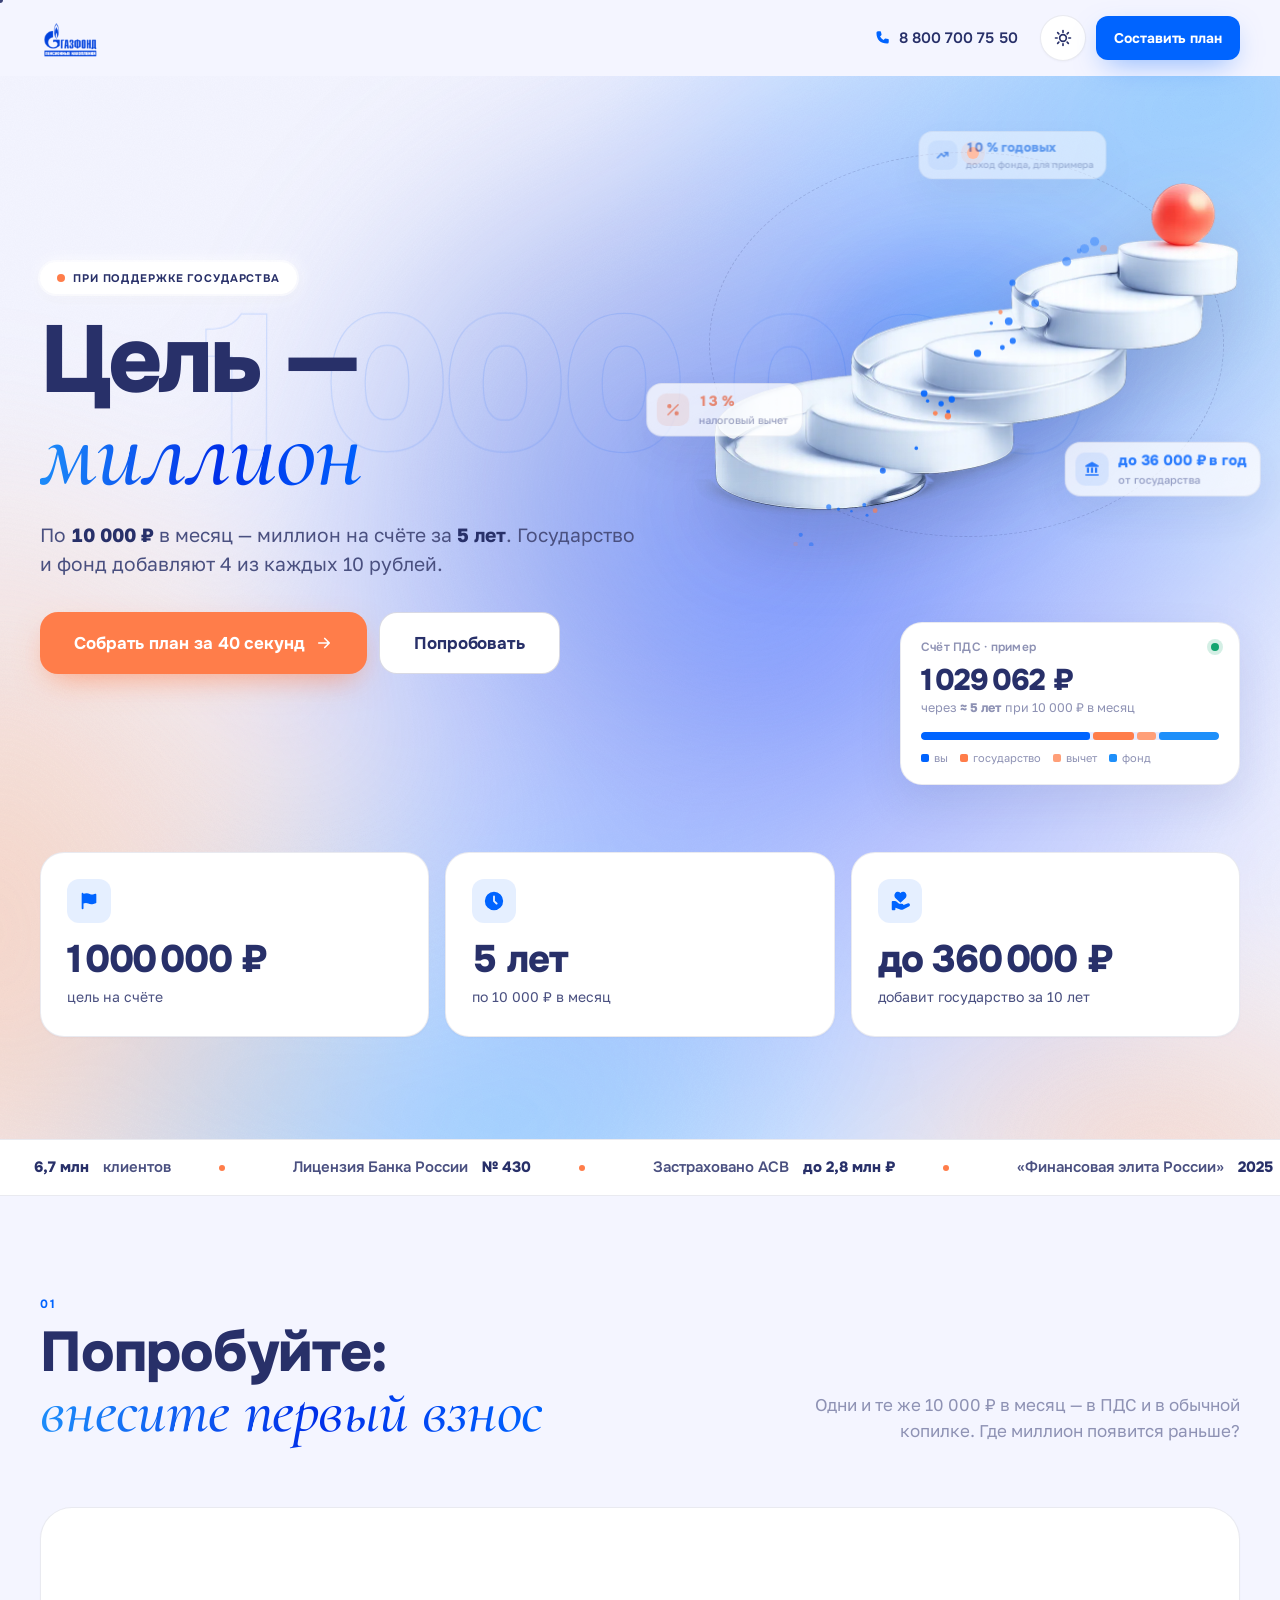
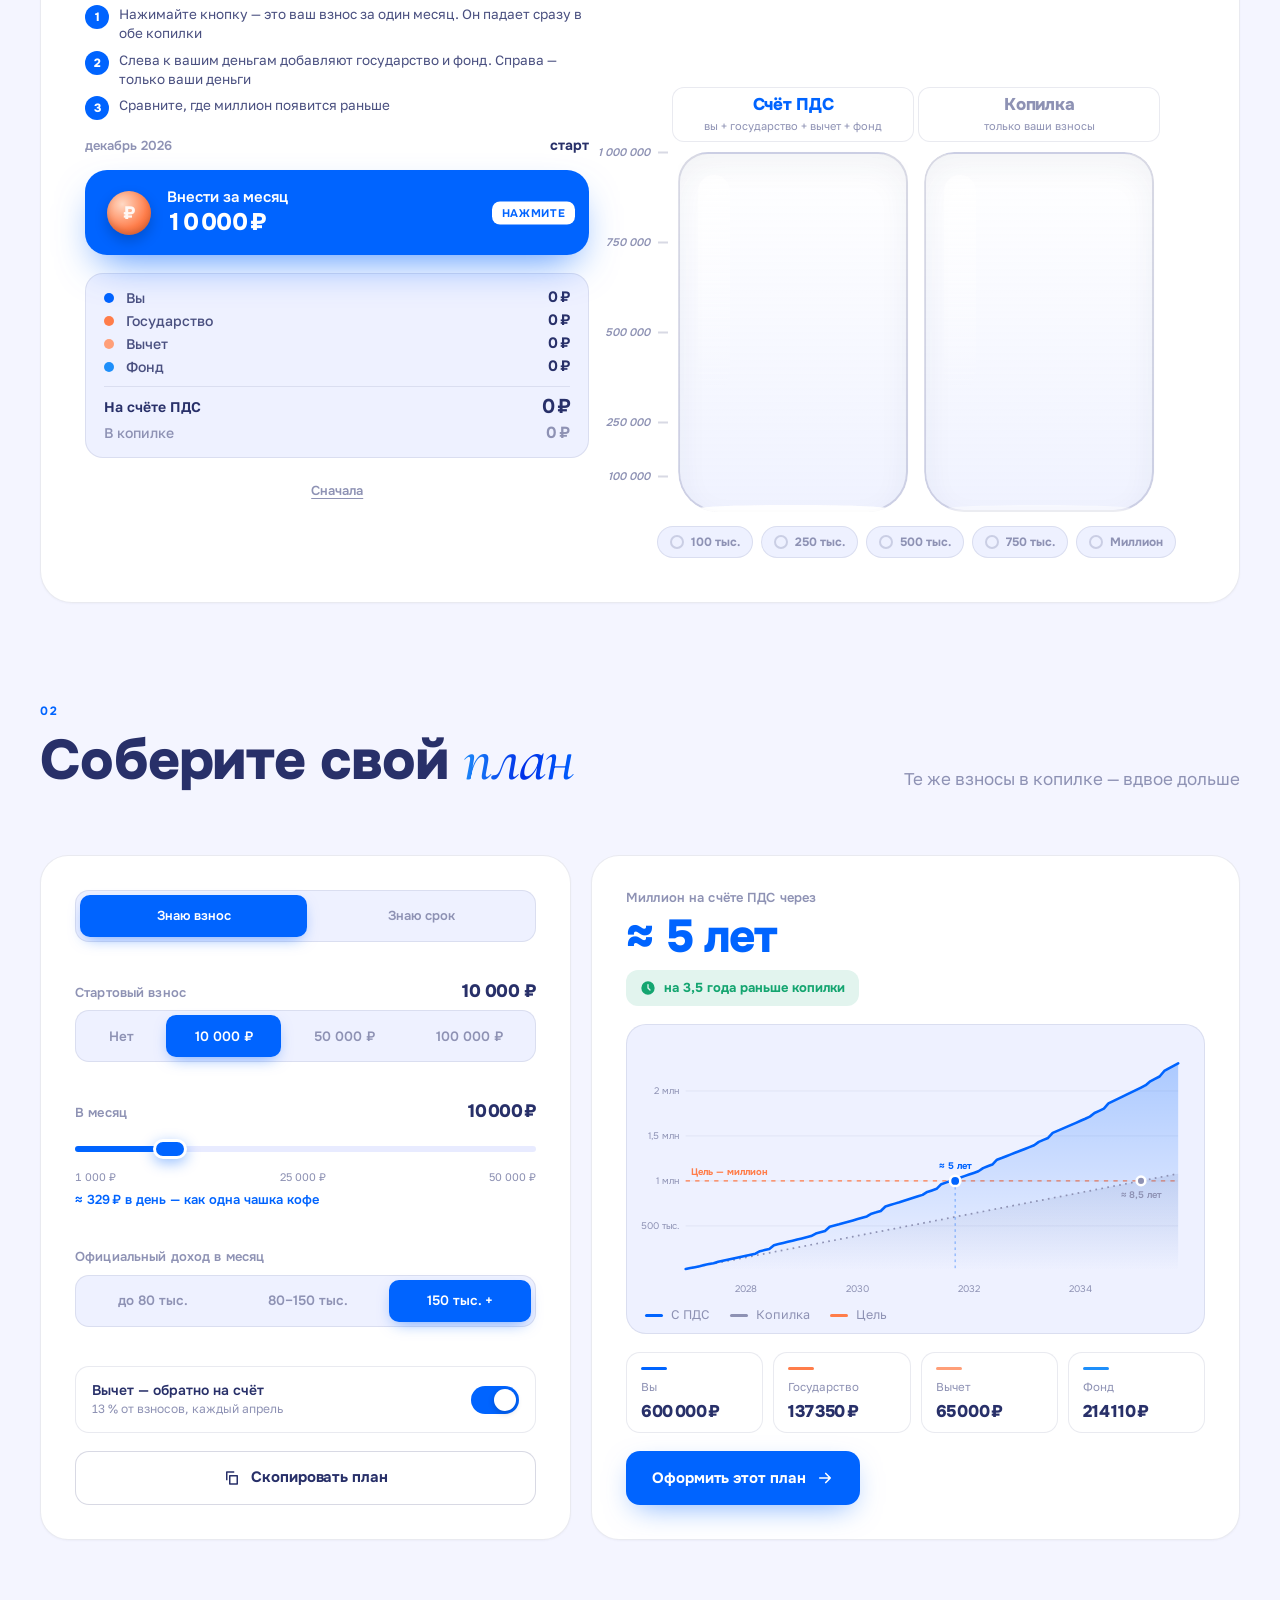
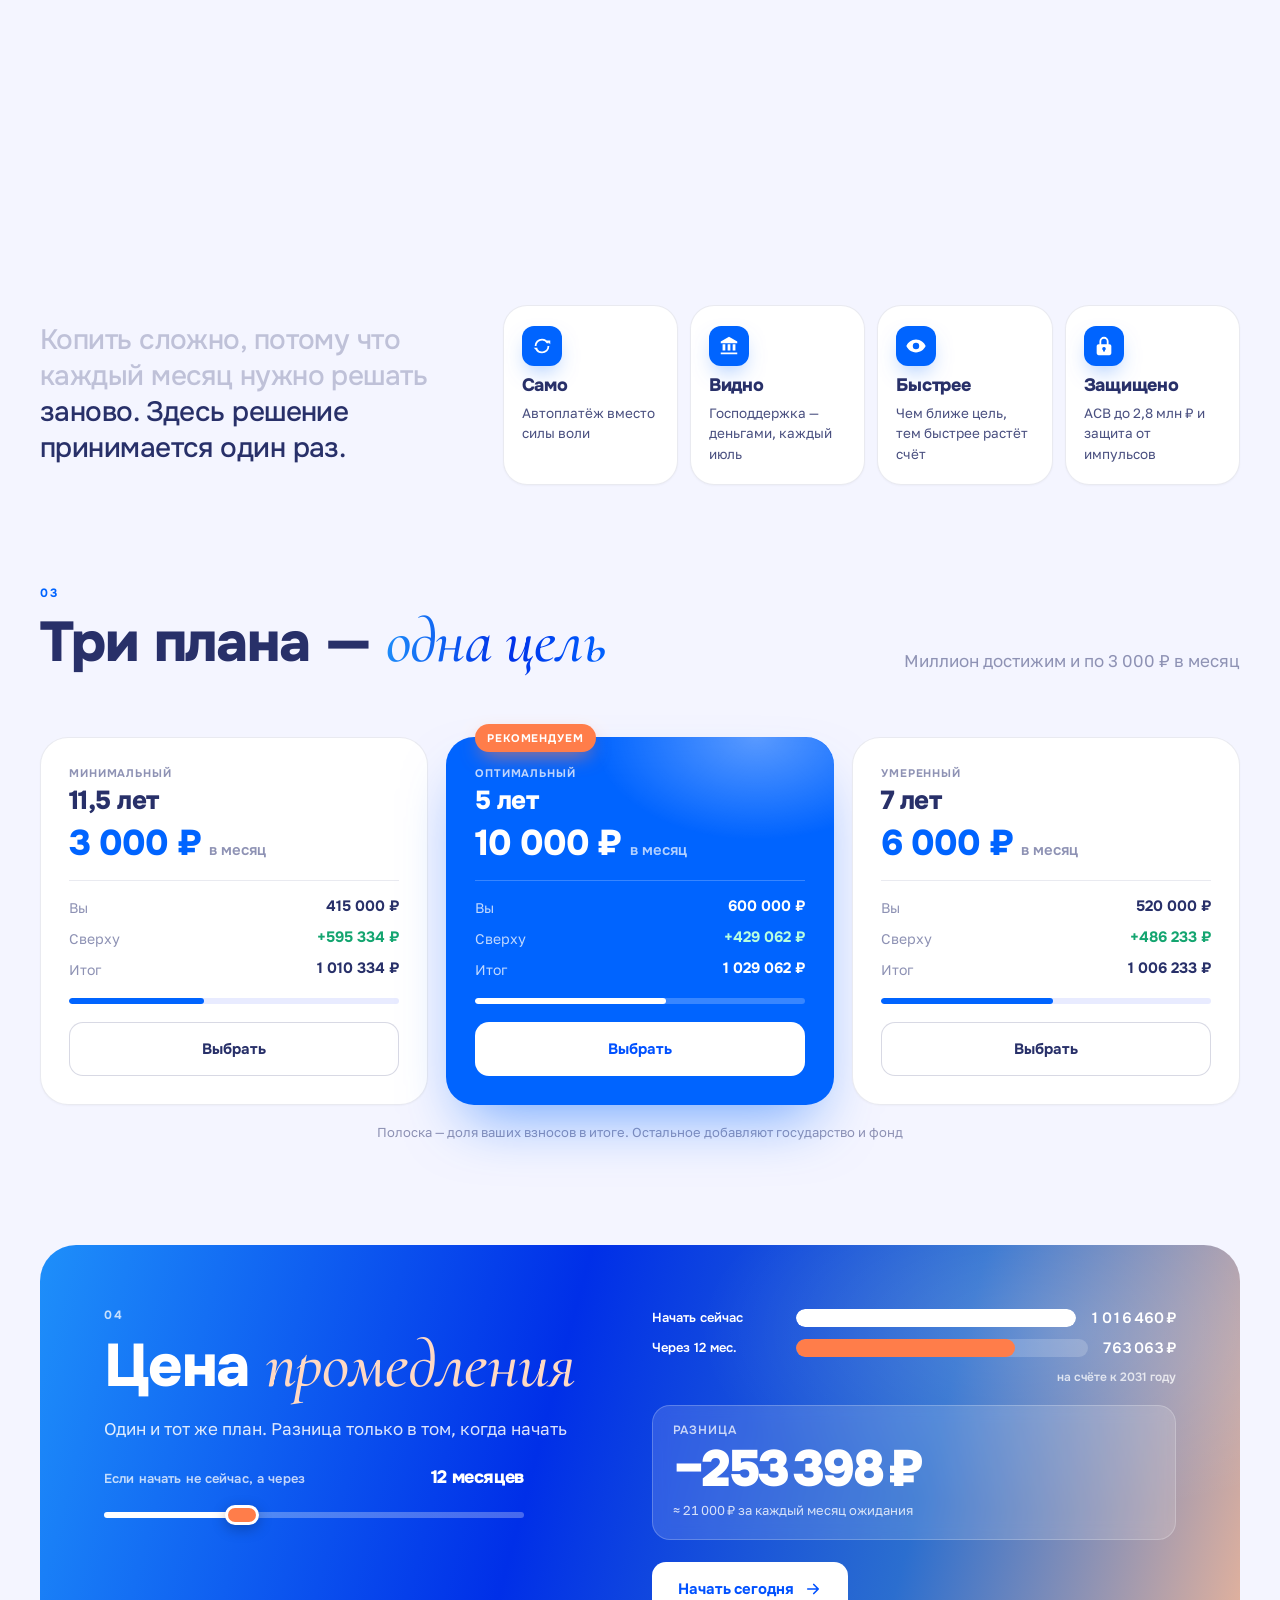
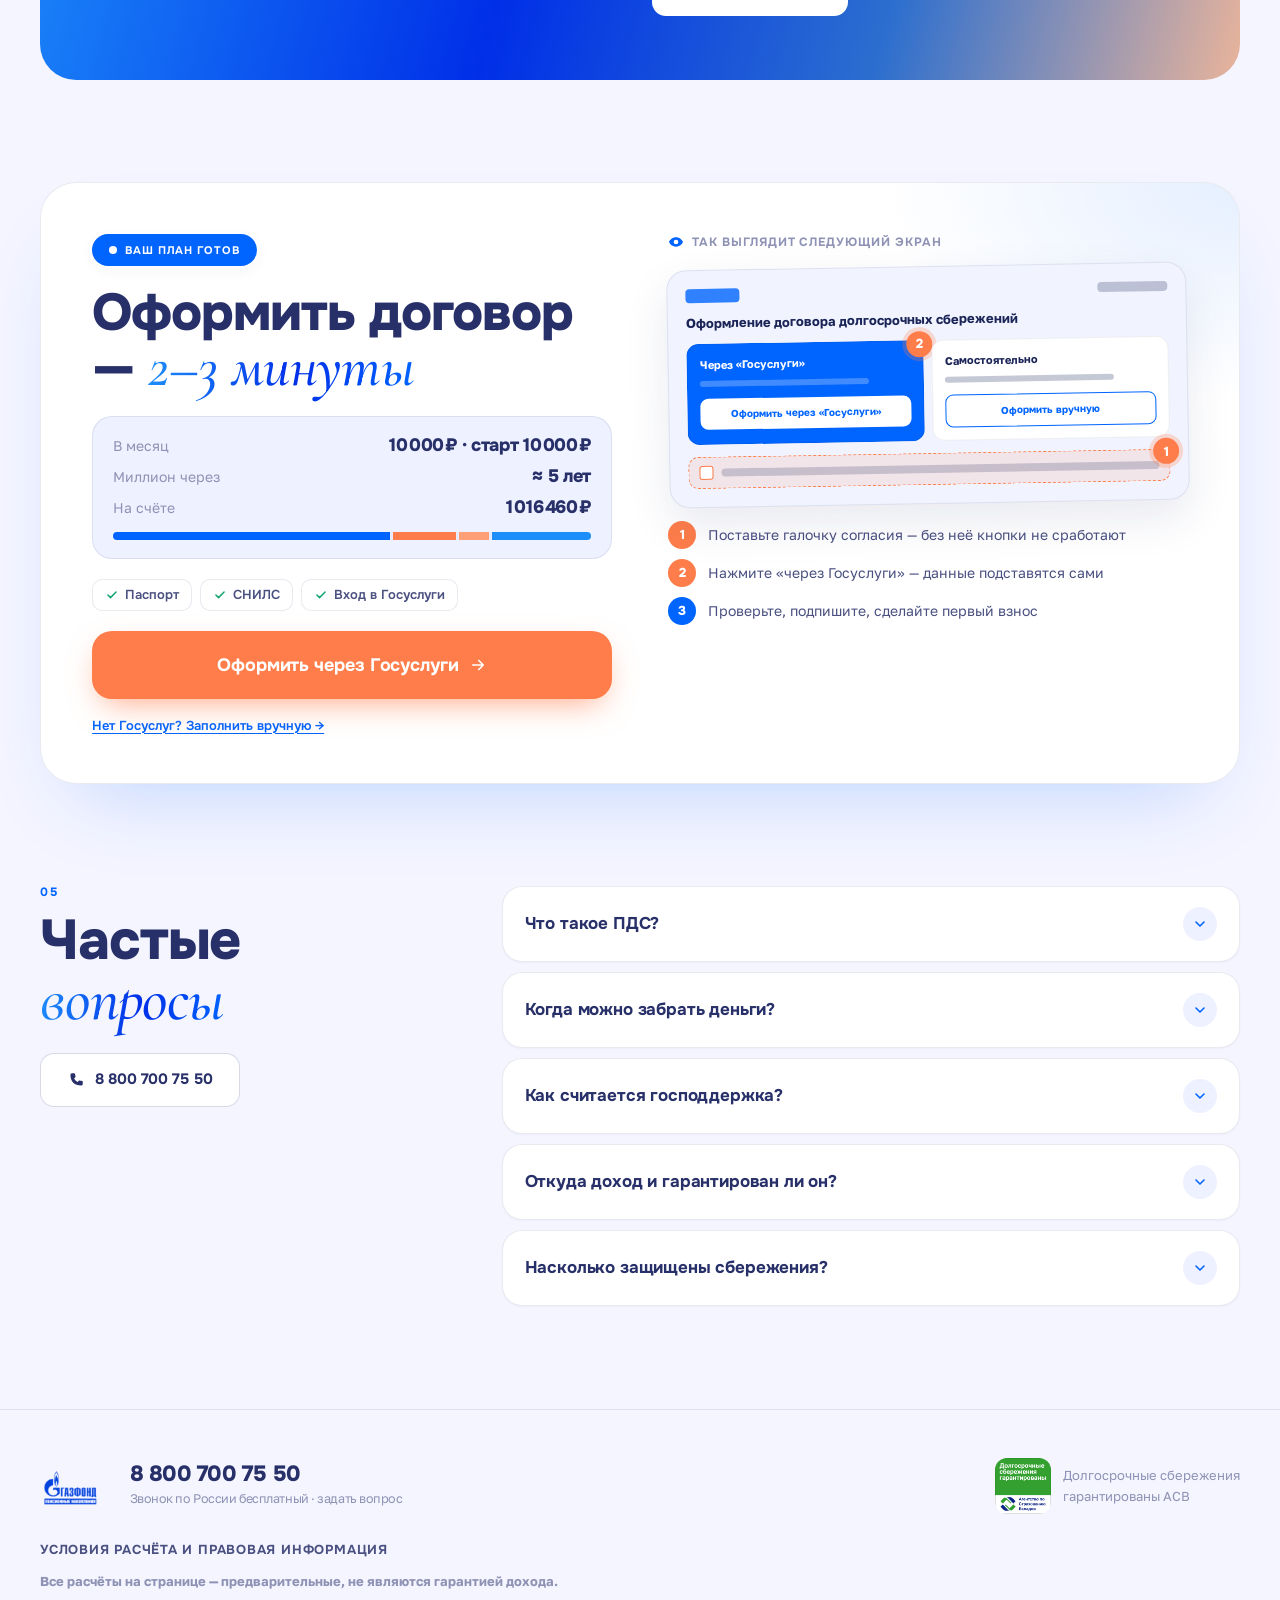
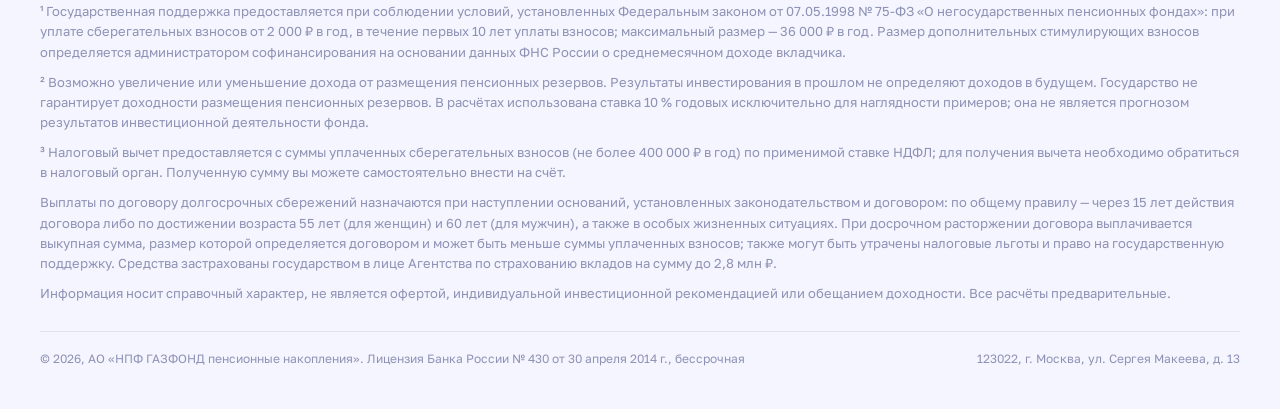
==== index.html @ 37ed7c5d "Add files via upload" ====
<!doctype html><html><head><meta charset=utf8><meta name=viewport content="width=device-width,initial-scale=1,viewport-fit=cover"><style>:root{color-scheme:light;box-sizing:border-box;padding-top:env(safe-area-inset-top,0px);padding-bottom:env(safe-area-inset-bottom,0px)}html{scroll-padding-top:env(safe-area-inset-top,0px)}body{margin:0;padding:0;font:14px -apple-system,BlinkMacSystemFont,sans-serif;background:#faf9f5;color:#141413}img{max-width:100%}[hidden]:not([hidden=until-found i]){display:none!important}</style></head><body>
<title>Цель — миллион</title>
<link rel="preconnect" href="https://fonts.googleapis.com"><link rel="preconnect" href="https://fonts.gstatic.com" crossorigin><link rel="stylesheet" href="https://fonts.googleapis.com/css2?family=Onest:wght@400;500;600;700;800;900&family=Cormorant+Garamond:ital,wght@1,500;1,600&family=Golos+Text:wght@400;500;600;700&display=swap">
<style>
/* ============================================================
   «Цель — миллион» · редизайн лендинга · ГАЗФОНД ПН
   Токены унаследованы из design-system/foundations/tokens/*.css
   ============================================================ */
:root{
  /* --- brand ramp (из дизайн-системы) --- */
  --blue-50:#F4F5FF; --blue-100:#E8EBFF; --blue-200:#B9CEFF; --blue-300:#6BABFF;
  --blue-500:#0064FF; --blue-600:#0051FF; --blue-700:#0042DD; --blue-800:#01358A; --blue-vivid:#002FE8;
  --sky-400:#1E8FFA; --navy-900:#283069; --navy-500:#8E92B4;
  --orange-500:#FF7D4A; --orange-400:#FF9F78; --orange-200:#FFCBB8; --peach:#F3A879; --peach-2:#E9B49B;
  --success-500:#14A570;

  /* --- semantic (light) --- */
  --bg:var(--blue-50); --bg-card:#FFFFFF; --bg-tint:var(--blue-100); --bg-soft:#EEF1FF;
  --ink:var(--navy-900); --ink-2:#4A5080; --muted:var(--navy-500);
  --line:rgba(40,48,105,.10); --line-strong:rgba(40,48,105,.18);
  --accent:var(--blue-500); --accent-hover:var(--blue-600); --accent-press:var(--blue-700);
  --accent-ink:#FFFFFF; --accent-soft:rgba(0,100,255,.10);
  --warm:var(--orange-500); --warm-ink:#FFFFFF;
  --on-dark:#FFFFFF; --on-dark-muted:rgba(255,255,255,.78);
  --shadow-card:0 1px 2px rgba(40,48,105,.04);
  --shadow-raised:0 18px 44px rgba(40,48,105,.10);
  --shadow-popover:0 16px 44px rgba(23,29,71,.16);
  --glass:rgba(244,245,255,.97);
  --aurora-a:#1E8FFA; --aurora-b:#002FE8; --aurora-c:#F3A879; --aurora-d:#FFFFFF; --aurora-alpha:.55;
  --gradient-hero:linear-gradient(105deg,var(--sky-400) 0%,var(--blue-vivid) 42%,#2B6ECF 72%,#E9B49B 100%);
  --gradient-text:linear-gradient(95deg,#1E8FFA 0%,#002FE8 55%,#0064FF 100%);
  --grid-line:rgba(40,48,105,.08);

  --font-display:"Onest","Golos Text","Helvetica Neue",Helvetica,Arial,sans-serif;
  --font-accent:"Cormorant Garamond","Times New Roman",Georgia,serif;
  --font-core:"Golos Text","Onest","Helvetica Neue",Helvetica,Arial,sans-serif;

  --radius-sm:10px; --radius-md:12px; --radius-lg:16px; --radius-xl:20px; --radius-2xl:24px; --radius-3xl:32px; --radius-full:999px;
  --ease:cubic-bezier(.4,0,.2,1); --ease-out:cubic-bezier(.16,1,.3,1); --ease-spring:cubic-bezier(.34,1.56,.64,1);
  --container:1280px; --gutter:clamp(16px,4vw,40px);
}
@media (prefers-color-scheme:dark){
  :root:not([data-theme="light"]){
    color-scheme:dark;
    --bg:#080C22; --bg-card:#10163A; --bg-tint:#171E48; --bg-soft:#0D1230;
    --ink:#EEF0FF; --ink-2:#C3C8EA; --muted:#8E94C4;
    --line:rgba(255,255,255,.10); --line-strong:rgba(255,255,255,.18);
    --accent:#3D86FF; --accent-hover:#5A98FF; --accent-press:#2A72F0; --accent-soft:rgba(61,134,255,.16);
    --shadow-card:0 1px 2px rgba(0,0,0,.2); --shadow-raised:0 18px 44px rgba(0,0,0,.35); --shadow-popover:0 16px 44px rgba(0,0,0,.5);
    --glass:rgba(8,12,34,.96);
    --aurora-a:#1E8FFA; --aurora-b:#002FE8; --aurora-c:#FF7D4A; --aurora-d:#3D86FF; --aurora-alpha:.42;
    --gradient-text:linear-gradient(95deg,#6BABFF 0%,#3D86FF 55%,#9EC3FF 100%);
    --grid-line:rgba(255,255,255,.08);
  }
}
:root[data-theme="dark"]{
  color-scheme:dark;
  --bg:#080C22; --bg-card:#10163A; --bg-tint:#171E48; --bg-soft:#0D1230;
  --ink:#EEF0FF; --ink-2:#C3C8EA; --muted:#8E94C4;
  --line:rgba(255,255,255,.10); --line-strong:rgba(255,255,255,.18);
  --accent:#3D86FF; --accent-hover:#5A98FF; --accent-press:#2A72F0; --accent-soft:rgba(61,134,255,.16);
  --shadow-card:0 1px 2px rgba(0,0,0,.2); --shadow-raised:0 18px 44px rgba(0,0,0,.35); --shadow-popover:0 16px 44px rgba(0,0,0,.5);
  --glass:rgba(8,12,34,.96);
  --aurora-a:#1E8FFA; --aurora-b:#002FE8; --aurora-c:#FF7D4A; --aurora-d:#3D86FF; --aurora-alpha:.42;
  --gradient-text:linear-gradient(95deg,#6BABFF 0%,#3D86FF 55%,#9EC3FF 100%);
  --grid-line:rgba(255,255,255,.08);
}

/* ---------- base ---------- */
*,*::before,*::after{box-sizing:border-box}
[hidden]{display:none!important}
html{scroll-behavior:smooth;-webkit-text-size-adjust:100%;overflow-x:clip}
body{margin:0;padding-top:76px;background:var(--bg);color:var(--ink);font:400 16px/1.5 var(--font-core);overflow-x:clip;transition:background-color .5s var(--ease),color .5s var(--ease)}
img{max-width:100%;height:auto;display:block}
a{color:inherit;text-decoration:none}
button{font:inherit;color:inherit;background:none;border:0;cursor:pointer}
h1,h2,h3,h4{margin:0;font-family:var(--font-display);font-weight:800;letter-spacing:-.02em;line-height:1.05;text-wrap:balance}
p{margin:0}
:focus-visible{outline:3px solid rgba(0,100,255,.35);outline-offset:3px;border-radius:6px}
.container{width:min(var(--container),100% - 2*var(--gutter));margin-inline:auto}
.num{font-variant-numeric:tabular-nums;font-feature-settings:"tnum" 1}
.sr{position:absolute;width:1px;height:1px;overflow:hidden;clip:rect(0 0 0 0);white-space:nowrap}
sup{font-size:.62em;line-height:0;vertical-align:.5em;color:var(--muted)}
::selection{background:var(--accent);color:#fff}

@media (hover:hover) and (pointer:fine){
  html.has-cursor, html.has-cursor a, html.has-cursor button, html.has-cursor label, html.has-cursor input, html.has-cursor summary{cursor:none}
}

/* ---------- custom cursor ---------- */
.cursor{position:fixed;left:0;top:0;z-index:9999;pointer-events:none;will-change:transform;mix-blend-mode:normal}
.cursor-dot{width:8px;height:8px;border-radius:50%;background:var(--accent);transform:translate(-50%,-50%);transition:transform .25s var(--ease),background-color .3s}
.cursor-ring{position:fixed;left:0;top:0;z-index:9998;pointer-events:none;width:40px;height:40px;border-radius:50%;border:1.5px solid var(--accent);transform:translate(-50%,-50%);transition:width .35s var(--ease-out),height .35s var(--ease-out),background-color .3s,border-color .3s,opacity .3s;display:grid;place-items:center;font:600 11px/1 var(--font-display);letter-spacing:.04em;color:#fff;text-align:center}
.cursor-ring span{opacity:0;transition:opacity .2s}
html.cur-hover .cursor-ring{width:64px;height:64px;background:var(--accent-soft)}
html.cur-cta .cursor-ring{width:20px;height:20px;background:var(--accent);border-color:transparent;opacity:.55}
html.cur-cta .cursor-dot{transform:translate(-50%,-50%) scale(0)}
html.cur-label .cursor-ring{width:84px;height:84px;background:var(--accent);border-color:var(--accent);opacity:.92}
html.cur-label .cursor-ring span{opacity:1}
html.cur-label .cursor-dot{transform:translate(-50%,-50%) scale(0)}
html.cur-down .cursor-ring{transform:translate(-50%,-50%) scale(.8)}
.cursor,.cursor-ring{display:none}
html.has-cursor .cursor,html.has-cursor .cursor-ring{display:block}

/* ---------- header ---------- */
.header{position:fixed;left:0;right:0;top:0;padding-top:env(safe-area-inset-top,0px);z-index:100;transition:background-color .35s,box-shadow .35s,border-color .35s;border-bottom:1px solid transparent}
.header.scrolled{background:var(--glass);backdrop-filter:blur(18px) saturate(1.4);-webkit-backdrop-filter:blur(18px) saturate(1.4);border-bottom-color:var(--line)}
.header .container{display:flex;align-items:center;gap:20px;min-height:76px}
.logo{display:flex;align-items:center;gap:10px}
.logo img{height:38px;width:auto}
.logo .l-dark{display:none}
:root[data-theme="dark"] .logo .l-light{display:none}
:root[data-theme="dark"] .logo .l-dark{display:block}
@media (prefers-color-scheme:dark){
  :root:not([data-theme="light"]) .logo .l-light{display:none}
  :root:not([data-theme="light"]) .logo .l-dark{display:block}
}
.header-right{margin-left:auto;display:flex;align-items:center;gap:10px}
.phone{display:inline-flex;align-items:center;gap:8px;font:600 15px/1 var(--font-display);color:var(--ink);padding:10px 12px;border-radius:var(--radius-full)}
.phone svg{width:18px;height:18px;color:var(--accent)}
@media (max-width:720px){.phone span{display:none}}

/* theme toggle */
.theme-toggle{position:relative;width:46px;height:46px;border-radius:50%;display:grid;place-items:center;color:var(--ink);background:var(--bg-card);border:1px solid var(--line);box-shadow:var(--shadow-card);transition:background-color .3s,transform .3s var(--ease-spring)}
.theme-toggle svg{width:20px;height:20px;position:absolute;transition:transform .5s var(--ease-spring),opacity .3s}
.theme-toggle .ic-moon{opacity:0;transform:rotate(-90deg) scale(.5)}
:root[data-theme="dark"] .theme-toggle .ic-sun{opacity:0;transform:rotate(90deg) scale(.5)}
:root[data-theme="dark"] .theme-toggle .ic-moon{opacity:1;transform:none}
@media (prefers-color-scheme:dark){
  :root:not([data-theme="light"]) .theme-toggle .ic-sun{opacity:0;transform:rotate(90deg) scale(.5)}
  :root:not([data-theme="light"]) .theme-toggle .ic-moon{opacity:1;transform:none}
}
::view-transition-old(root),::view-transition-new(root){animation:none;mix-blend-mode:normal}
::view-transition-new(root){clip-path:circle(0 at var(--vt-x,50%) var(--vt-y,50%));animation:vt-reveal .7s var(--ease-out) forwards}
@keyframes vt-reveal{to{clip-path:circle(150vmax at var(--vt-x,50%) var(--vt-y,50%))}}

/* ---------- buttons ---------- */
.btn{position:relative;display:inline-flex;align-items:center;justify-content:center;gap:10px;height:54px;padding:0 26px;border-radius:14px;font:700 15px/1 var(--font-display);letter-spacing:-.005em;white-space:nowrap;transition:background-color .18s var(--ease),color .18s,box-shadow .3s var(--ease),transform .3s var(--ease-out);overflow:hidden;isolation:isolate}
.btn svg{width:18px;height:18px;flex:none;transition:transform .3s var(--ease-out)}
.btn:hover svg{transform:translateX(4px)}
.btn-primary{background:var(--accent);color:var(--accent-ink);box-shadow:0 10px 30px -10px rgba(0,100,255,.55)}
.btn-primary:hover{background:var(--accent-hover);box-shadow:0 16px 36px -10px rgba(0,100,255,.65)}
.btn-primary:active{background:var(--accent-press)}
.btn-warm{background:var(--warm);color:var(--warm-ink);box-shadow:0 12px 32px -10px rgba(255,125,74,.7)}
.btn-warm:hover{background:#FF6B31}
.btn-ghost{background:var(--bg-card);color:var(--ink);border:1px solid var(--line-strong)}
.btn-ghost:hover{border-color:var(--accent);color:var(--accent)}
.btn-white{background:#fff;color:var(--blue-600)}
.btn-white:hover{background:#F4F5FF}
.btn-lg{height:62px;padding:0 34px;font-size:17px;border-radius:18px}
.btn-sm{height:44px;padding:0 18px;font-size:14px;border-radius:12px}
/* shine sweep */
.btn-primary::after,.btn-warm::after{content:"";position:absolute;inset:0;background:linear-gradient(110deg,transparent 30%,rgba(255,255,255,.35) 50%,transparent 70%);transform:translateX(-120%);transition:transform .7s var(--ease-out);z-index:-1}
.btn-primary:hover::after,.btn-warm:hover::after{transform:translateX(120%)}
[data-magnetic]{will-change:transform}
[data-magnetic] > .m-inner{display:inline-flex;align-items:center;gap:10px;will-change:transform}

/* ---------- eyebrow / pills ---------- */
.eyebrow{display:inline-flex;align-items:center;gap:8px;height:32px;padding:0 16px;border-radius:var(--radius-full);border:1px solid #fff;background:#fff;box-shadow:0 0 0 2px rgba(255,255,255,.5),0 0 18px rgba(255,255,255,.9),0 4px 14px rgba(40,48,105,.06);font:700 11px/1 var(--font-display);letter-spacing:.08em;text-transform:uppercase;color:var(--ink)}
.eyebrow i{width:8px;height:8px;border-radius:50%;background:var(--warm);box-shadow:0 0 0 0 rgba(255,125,74,.6);animation:pulse 2.2s infinite}
@keyframes pulse{0%{box-shadow:0 0 0 0 rgba(255,125,74,.55)}70%{box-shadow:0 0 0 9px rgba(255,125,74,0)}100%{box-shadow:0 0 0 0 rgba(255,125,74,0)}}
.eyebrow.accent{background:var(--accent);color:#fff;border-color:transparent}
.eyebrow.accent i{background:#fff;animation:none;box-shadow:none}

/* ---------- section rhythm ---------- */
.section{padding-block:clamp(72px,9vw,128px)}
.section-head{display:grid;grid-template-columns:minmax(0,1.3fr) minmax(0,.9fr);gap:24px 48px;align-items:end;margin-bottom:clamp(36px,5vw,64px)}
.section-head h2{font-size:clamp(32px,4.6vw,56px)}
.section-head .kicker{font:400 17px/1.5 var(--font-core);color:var(--muted);max-width:44ch;justify-self:end;text-align:right}
@media (max-width:860px){.section-head{grid-template-columns:minmax(0,1fr)}.section-head .kicker{justify-self:start;text-align:left}}
.serif{font-family:var(--font-accent);font-style:italic;font-weight:500;letter-spacing:-.01em;font-size:1.12em;line-height:.9}
.grad-text{background:var(--gradient-text);-webkit-background-clip:text;background-clip:text;color:transparent}

/* ---------- reveal ---------- */
.reveal{opacity:1;transform:none}
html.js .reveal{opacity:0;transform:translateY(28px);transition:opacity .9s var(--ease-out),transform .9s var(--ease-out)}
html.js .reveal.in{opacity:1;transform:none}
html.js .reveal[data-delay="1"]{transition-delay:.1s}
html.js .reveal[data-delay="2"]{transition-delay:.2s}
html.js .reveal[data-delay="3"]{transition-delay:.3s}
html.js .reveal[data-delay="4"]{transition-delay:.4s}
/* split words */
.words .w{display:inline-block;overflow:hidden;vertical-align:bottom;padding-bottom:.08em;margin-bottom:-.08em}
.words .w > span{display:inline-block;transform:translateY(110%);transition:transform 1s var(--ease-out)}
.words.in .w > span{transform:none}

/* ---------- HERO ---------- */
.hero{position:relative;overflow:hidden;padding-block:clamp(40px,6vw,72px) clamp(56px,7vw,96px)}
.aurora{position:absolute;inset:-10% -10% -10% -10%;z-index:0;pointer-events:none;filter:blur(70px) saturate(1.15);opacity:var(--aurora-alpha);transform:translateZ(0)}
.aurora canvas{width:100%;height:100%;display:block}
.grain{position:absolute;inset:0;z-index:0;pointer-events:none;opacity:.5;mix-blend-mode:multiply;background-image:url("data:image/svg+xml,%3Csvg xmlns='http://www.w3.org/2000/svg' width='180' height='180'%3E%3Cfilter id='n'%3E%3CfeTurbulence type='fractalNoise' baseFrequency='.9' numOctaves='2' stitchTiles='stitch'/%3E%3CfeColorMatrix values='0 0 0 0 0.16 0 0 0 0 0.19 0 0 0 0 0.41 0 0 0 .07 0'/%3E%3C/filter%3E%3Crect width='100%25' height='100%25' filter='url(%23n)'/%3E%3C/svg%3E")}
:root[data-theme="dark"] .grain{mix-blend-mode:screen;opacity:.35}
@media (prefers-color-scheme:dark){:root:not([data-theme="light"]) .grain{mix-blend-mode:screen;opacity:.35}}
.hero .container{position:relative;z-index:1}
.hero-grid{display:grid;grid-template-columns:minmax(0,1.05fr) minmax(0,.95fr);gap:32px 48px;align-items:center;min-height:min(72vh,640px)}
@media (max-width:960px){.hero-grid{grid-template-columns:minmax(0,1fr);min-height:0}}
.hero h1{font-size:clamp(46px,7.4vw,104px);line-height:.96;margin:22px 0 22px;letter-spacing:-.035em}
.hero h1 .serif{font-size:1.06em;padding-right:.06em}
.hero .lead{font-size:clamp(17px,1.5vw,21px);line-height:1.5;color:var(--ink-2);max-width:52ch}
.hero .lead b{color:var(--ink);font-weight:600}
.hero-cta{display:flex;flex-wrap:wrap;gap:12px;margin-top:34px}
.hero-note{margin-top:18px;font-size:13px;color:var(--muted)}
.hero-note a{text-decoration:underline;text-underline-offset:3px}
.hero-stage{position:relative;aspect-ratio:1.1;max-width:640px;justify-self:end;width:100%}
@media (max-width:960px){.hero-stage{justify-self:center;max-width:520px;aspect-ratio:1.25}}
.stage-glow{position:absolute;inset:8% 4% 6% 4%;border-radius:50%;background:radial-gradient(closest-side,rgba(30,143,250,.35),rgba(0,47,232,.12) 55%,transparent 75%);filter:blur(30px);z-index:0}
.stage-ring{position:absolute;inset:2%;border-radius:50%;border:1px dashed var(--line-strong);z-index:0;animation:spin 160s linear infinite}
.stage-ring::before{content:"";position:absolute;top:-6px;left:50%;width:12px;height:12px;border-radius:50%;background:var(--warm);box-shadow:0 0 0 6px rgba(255,125,74,.18)}
@keyframes spin{to{transform:rotate(360deg)}}
.stage-img{position:absolute;inset:0;z-index:1;display:grid;place-items:center;will-change:transform}
.stage-img img{width:100%;max-width:600px;filter:drop-shadow(0 36px 40px rgba(40,48,105,.22));animation:float 11s ease-in-out infinite}
@keyframes float{0%,100%{transform:translateY(0)}50%{transform:translateY(-6px)}}
.chip{position:absolute;z-index:2;display:flex;align-items:center;gap:10px;padding:10px 14px 10px 10px;border-radius:16px;background:var(--bg-card);border:1px solid var(--line);box-shadow:var(--shadow-raised);font:600 13px/1.15 var(--font-display);color:var(--ink);will-change:transform;animation:bob 9s ease-in-out infinite;transition:box-shadow .3s}
.chip:hover{box-shadow:0 24px 50px rgba(0,100,255,.22)}
.chip small{display:block;font:500 11px/1.2 var(--font-core);color:var(--muted);margin-top:3px}
.chip b{font-family:var(--font-display);font-weight:800;font-size:15px;letter-spacing:-.01em;color:var(--accent)}
.chip .ic{width:34px;height:34px;border-radius:10px;display:grid;place-items:center;background:var(--accent-soft);color:var(--accent);flex:none}
.chip .ic svg{width:18px;height:18px}
.chip.warm .ic{background:rgba(255,125,74,.14);color:var(--warm)}
.chip.warm b{color:var(--warm)}
.chip-1{left:-4%;top:12%;animation-delay:-1s}
.chip-2{right:-2%;top:6%;animation-delay:-3s}
.chip-3{left:2%;bottom:14%;animation-delay:-5s}
@keyframes bob{0%,100%{translate:0 0}50%{translate:0 -4px}}
@media (max-width:960px){.chip-1{left:0;top:4%}.chip-2{right:0;top:2%}.chip-3{left:0;bottom:6%}}
@media (max-width:520px){.chip{padding:8px 10px 8px 8px;font-size:12px}.chip b{font-size:13px}.chip small{display:none}}
/* account card */
.acct{position:absolute;z-index:3;right:-2%;bottom:6%;width:min(300px,78%);padding:18px 20px 18px;border-radius:22px;background:var(--bg-card);border:1px solid var(--line);box-shadow:var(--shadow-raised);will-change:transform;transition:box-shadow .3s}
.acct .t{display:flex;justify-content:space-between;align-items:center;font:600 12px/1 var(--font-display);color:var(--muted);letter-spacing:.02em}
.acct .t i{width:8px;height:8px;border-radius:50%;background:var(--success-500);box-shadow:0 0 0 4px rgba(20,165,112,.18)}
.acct .v{font:800 30px/1 var(--font-display);letter-spacing:-.03em;margin:12px 0 4px;color:var(--ink)}
.acct .s{font-size:12.5px;color:var(--muted)}
.acct .bar{display:flex;gap:3px;height:8px;border-radius:6px;overflow:hidden;margin-top:14px;background:var(--bg-tint)}
.acct .bar i{display:block;height:100%;border-radius:3px;transform-origin:left;transform:scaleX(0);transition:transform 1.4s var(--ease-out)}
.acct.in .bar i{transform:none}
.acct .bar i:nth-child(1){background:var(--accent);transition-delay:.2s}
.acct .bar i:nth-child(2){background:var(--warm);transition-delay:.9s}
.acct .bar i:nth-child(3){background:var(--orange-400);transition-delay:1.2s}
.acct .bar i:nth-child(4){background:var(--sky-400);transition-delay:1.5s}
.acct .legend{display:flex;flex-wrap:wrap;gap:6px 12px;margin-top:10px;font-size:11px;color:var(--muted)}
.acct .legend span::before{content:"";display:inline-block;width:8px;height:8px;border-radius:2px;margin-right:5px;vertical-align:0;background:var(--c)}
@media (max-width:960px){.acct{right:0;bottom:-4%}}

/* hero stats */
.stats{display:grid;grid-template-columns:repeat(3,minmax(0,1fr));gap:16px;margin-top:clamp(40px,5vw,72px)}
@media (max-width:860px){.stats{grid-template-columns:minmax(0,1fr)}}
.stat{position:relative;padding:26px 26px 28px;border-radius:var(--radius-2xl);background:var(--bg-card);border:1px solid var(--line);box-shadow:var(--shadow-card);overflow:hidden;transition:transform .5s var(--ease-out),box-shadow .5s var(--ease-out),border-color .3s}
.stat:hover{transform:translateY(-2px);box-shadow:var(--shadow-raised);border-color:transparent}
.stat::after{content:"";position:absolute;inset:auto -20% -50% auto;width:60%;aspect-ratio:1;border-radius:50%;background:radial-gradient(closest-side,var(--accent-soft),transparent);opacity:0;transition:opacity .5s}
.stat:hover::after{opacity:1}
.stat .ic{width:44px;height:44px;border-radius:12px;background:var(--accent-soft);color:var(--accent);display:grid;place-items:center;margin-bottom:18px}
.stat .ic svg{width:22px;height:22px}
.stat .v{font:800 clamp(30px,3vw,40px)/1 var(--font-display);letter-spacing:-.03em;color:var(--ink)}
.stat .v small{font-size:.55em;font-weight:700;color:var(--muted);margin-left:2px}
.stat .d{margin-top:8px;font-size:14px;line-height:1.45;color:var(--ink-2)}

/* ---------- trust marquee ---------- */
.trust{border-block:1px solid var(--line);padding-block:20px;overflow:hidden;background:var(--bg-card)}
.marquee{display:flex;gap:0;width:max-content;animation:marquee 80s linear infinite}
.trust:hover .marquee{animation-play-state:paused}
.marquee ul{display:flex;list-style:none;margin:0;padding:0;gap:0}
.marquee li{display:flex;align-items:center;gap:14px;padding:0 34px;font:600 15px/1 var(--font-display);color:var(--ink-2);white-space:nowrap}
.marquee li b{color:var(--ink);font-weight:800}
.marquee li::after{content:"";width:6px;height:6px;border-radius:50%;background:var(--warm);margin-left:34px}
@keyframes marquee{to{transform:translateX(-50%)}}

/* ---------- WHO adds ---------- */
.who-grid{display:grid;grid-template-columns:minmax(0,1fr) minmax(0,1fr);gap:48px;align-items:start}
@media (max-width:960px){.who-grid{grid-template-columns:minmax(0,1fr)}}
.coins{display:grid;grid-template-columns:repeat(10,1fr);gap:8px;max-width:520px;margin:0 0 18px}
.coin{aspect-ratio:1;border-radius:50%;background:var(--bg-tint);position:relative;transform:scale(.4);opacity:0;transition:transform .6s var(--ease-spring),opacity .5s,background-color .4s}
.coin::after{content:"";position:absolute;inset:26%;border-radius:50%;border:2px solid rgba(255,255,255,.55)}
.coins.in .coin{transform:none;opacity:1}
.coin.you{background:linear-gradient(145deg,var(--sky-400),var(--blue-vivid))}
.coin.them{background:linear-gradient(145deg,var(--orange-400),var(--orange-500))}
.coins .coin:nth-child(n){transition-delay:calc(var(--i)*70ms)}
.coins-cap{font-size:15px;color:var(--ink-2);max-width:48ch;line-height:1.55}
.coins-cap b{color:var(--ink)}
.contrib{display:flex;flex-direction:column;gap:14px}
.crow{display:grid;grid-template-columns:64px minmax(0,1fr) auto;gap:18px;align-items:center;padding:16px 18px 16px 16px;border-radius:20px;background:var(--bg-card);border:1px solid var(--line);box-shadow:var(--shadow-card);transition:transform .5s var(--ease-out),box-shadow .5s var(--ease-out)}
.crow:hover{box-shadow:var(--shadow-raised)}
.crow img{width:64px;height:64px;object-fit:contain;filter:drop-shadow(0 8px 10px rgba(40,48,105,.15))}
.crow h4{font-size:18px;font-weight:700;letter-spacing:-.01em}
.crow p{font-size:14px;color:var(--ink-2);margin-top:4px;line-height:1.45}
.crow .amt{font:800 20px/1 var(--font-display);letter-spacing:-.02em;color:var(--ink);text-align:right;white-space:nowrap}
.crow .amt small{display:block;font:500 11px/1 var(--font-core);color:var(--muted);margin-top:6px;letter-spacing:.02em}
.crow.you .amt{color:var(--accent)}
.crow.gov .amt,.crow.fund .amt{color:var(--warm)}
.total{margin-top:8px;padding:22px 24px;border-radius:22px;background:var(--ink);color:var(--bg);display:grid;grid-template-columns:minmax(0,1fr) auto;gap:16px;align-items:center}
:root[data-theme="dark"] .total{background:var(--accent);color:#fff}
@media (prefers-color-scheme:dark){:root:not([data-theme="light"]) .total{background:var(--accent);color:#fff}}
.total .l{font-size:14px;opacity:.8}
.total .v{font:800 30px/1 var(--font-display);letter-spacing:-.03em}
.total .stack{grid-column:1/-1;display:flex;gap:3px;height:10px;border-radius:6px;overflow:hidden;background:rgba(255,255,255,.14)}
.total .stack i{display:block;transform-origin:left;transform:scaleX(0);transition:transform 1.2s var(--ease-out)}
.total.in .stack i{transform:none}
.total .stack i:nth-child(1){background:#6BABFF}.total .stack i:nth-child(2){background:var(--orange-500);transition-delay:.5s}.total .stack i:nth-child(3){background:var(--orange-200);transition-delay:.8s}.total .stack i:nth-child(4){background:#fff;transition-delay:1.1s}
.legal{font-size:12.5px;line-height:1.5;color:var(--muted);margin-top:22px;max-width:90ch}
.legal a{text-decoration:underline;text-underline-offset:3px}

/* ---------- CALC ---------- */
.calc{display:grid;grid-template-columns:minmax(0,.9fr) minmax(0,1.1fr);gap:20px;align-items:start}
@media (max-width:1020px){.calc{grid-template-columns:minmax(0,1fr)}}
.panel{border-radius:28px;background:var(--bg-card);border:1px solid var(--line);box-shadow:var(--shadow-card);padding:clamp(22px,3vw,34px)}
.field{margin-bottom:22px}
.field label,.field .lab{display:flex;justify-content:space-between;align-items:baseline;font:600 13px/1.2 var(--font-display);color:var(--muted);margin-bottom:10px;letter-spacing:.01em}
.field .lab output,.field label output{font:800 18px/1 var(--font-display);color:var(--ink);letter-spacing:-.02em}
.seg{display:flex;gap:4px;padding:4px;border-radius:14px;background:var(--bg-soft);border:1px solid var(--line)}
.seg button{flex:1 1 auto;min-height:42px;border-radius:10px;font:600 13.5px/1.15 var(--font-display);color:var(--muted);transition:background-color .2s,color .2s,box-shadow .2s;padding:6px 8px;min-width:0}
@media (max-width:560px){.seg{display:grid;grid-template-columns:repeat(2,minmax(0,1fr))}}
.seg button[aria-pressed="true"]{background:var(--accent);color:#fff;box-shadow:0 6px 16px -6px rgba(0,100,255,.6)}
.seg button:hover:not([aria-pressed="true"]){color:var(--ink)}
input[type=range]{-webkit-appearance:none;appearance:none;width:100%;height:36px;background:transparent;margin:0}
input[type=range]::-webkit-slider-runnable-track{height:6px;border-radius:3px;background:linear-gradient(90deg,var(--accent) var(--p,50%),var(--bg-tint) var(--p,50%))}
input[type=range]::-moz-range-track{height:6px;border-radius:3px;background:var(--bg-tint)}
input[type=range]::-moz-range-progress{height:6px;border-radius:3px;background:var(--accent)}
input[type=range]::-webkit-slider-thumb{-webkit-appearance:none;width:34px;height:20px;margin-top:-7px;border-radius:10px;background:var(--accent);border:3px solid var(--bg-card);box-shadow:0 4px 14px rgba(0,100,255,.4);transition:transform .2s var(--ease-spring)}
input[type=range]::-moz-range-thumb{width:28px;height:14px;border-radius:10px;background:var(--accent);border:3px solid var(--bg-card);box-shadow:0 4px 14px rgba(0,100,255,.4)}
input[type=range]:active::-webkit-slider-thumb{transform:scale(1.15)}
.range-ticks{display:flex;justify-content:space-between;font-size:11px;color:var(--muted);margin-top:-4px}
.toggle{display:flex;align-items:center;justify-content:space-between;gap:14px;padding:14px 16px;border-radius:14px;border:1px solid var(--line);background:var(--bg-card);cursor:pointer}
.toggle .tt{font:600 14px/1.3 var(--font-display);color:var(--ink)}
.toggle .tt small{display:block;font:400 12px/1.4 var(--font-core);color:var(--muted);margin-top:2px}
.sw{position:relative;width:48px;height:28px;border-radius:14px;background:var(--bg-tint);flex:none;transition:background-color .25s}
.sw::after{content:"";position:absolute;top:3px;left:3px;width:22px;height:22px;border-radius:50%;background:#fff;box-shadow:0 2px 6px rgba(0,0,0,.2);transition:transform .3s var(--ease-spring)}
.toggle input{position:absolute;opacity:0;pointer-events:none}
.toggle input:checked + .sw{background:var(--accent)}
.toggle input:checked + .sw::after{transform:translateX(20px)}
.result{display:flex;flex-direction:column;gap:18px}
.res-top{display:grid;grid-template-columns:minmax(0,1fr) auto;gap:16px;align-items:end}
.res-top .l{font:600 13px/1.2 var(--font-display);color:var(--muted);letter-spacing:.01em}
.res-top .v{font:800 clamp(36px,4vw,54px)/1 var(--font-display);letter-spacing:-.035em;margin-top:8px}
.res-top .v em{font-style:normal;color:var(--accent)}
.delta{display:inline-flex;align-items:center;gap:8px;padding:10px 14px;border-radius:12px;background:rgba(20,165,112,.12);color:var(--success-500);font:700 13px/1.2 var(--font-display)}
.delta svg{width:16px;height:16px}
.chart{position:relative;border-radius:20px;background:var(--bg-soft);border:1px solid var(--line);padding:16px 12px 8px;overflow:hidden}
.chart svg{width:100%;height:auto;display:block;overflow:visible}
.chart .tip{position:absolute;pointer-events:none;top:12px;left:12px;padding:10px 12px;border-radius:12px;background:var(--bg-card);border:1px solid var(--line);box-shadow:var(--shadow-popover);font:600 12px/1.35 var(--font-display);color:var(--ink);opacity:0;transition:opacity .2s;min-width:150px;z-index:2}
.chart .tip b{display:block;font-size:14px;letter-spacing:-.01em}
.chart .tip .a{color:var(--accent)}.chart .tip .b{color:var(--muted)}
.chart.hot .tip{opacity:1}
.chart-legend{display:flex;flex-wrap:wrap;gap:8px 20px;font-size:12.5px;color:var(--muted);padding:6px 6px 0}
.chart-legend span::before{content:"";display:inline-block;width:18px;height:3px;border-radius:2px;background:var(--c);margin-right:8px;vertical-align:middle}
.breakdown{display:grid;grid-template-columns:repeat(2,minmax(0,1fr));gap:10px}
@media (min-width:560px){.breakdown{grid-template-columns:repeat(4,minmax(0,1fr))}}
.bd{padding:14px 14px 12px;border-radius:14px;background:var(--bg-card);border:1px solid var(--line)}
.bd .l{font-size:11.5px;color:var(--muted);line-height:1.3}
.bd .v{font:800 17px/1 var(--font-display);letter-spacing:-.02em;margin-top:8px;white-space:nowrap}
.bd i{display:block;width:26px;height:3px;border-radius:2px;background:var(--c);margin-bottom:10px}
.res-cta{display:flex;flex-wrap:wrap;gap:12px;align-items:center;margin-top:4px}
.res-cta .hint{font-size:13px;color:var(--muted);max-width:32ch}

/* ---------- PLANS ---------- */
.plans{display:grid;grid-template-columns:repeat(3,minmax(0,1fr));gap:18px;perspective:1400px}
@media (max-width:960px){.plans{grid-template-columns:minmax(0,1fr);max-width:520px;margin-inline:auto}}
.plan{position:relative;border-radius:28px;padding:30px 28px 28px;background:var(--bg-card);border:1px solid var(--line);box-shadow:var(--shadow-card);transform-style:preserve-3d;transition:transform .35s var(--ease-out),box-shadow .35s var(--ease-out);display:flex;flex-direction:column;gap:18px}
.plan:hover{box-shadow:var(--shadow-raised)}
.plan .tag{font:700 11px/1 var(--font-display);letter-spacing:.08em;text-transform:uppercase;color:var(--muted)}
.plan h3{font-size:26px;letter-spacing:-.02em;margin-top:8px}
.plan .mo{font:800 clamp(30px,2.8vw,38px)/1 var(--font-display);letter-spacing:-.03em;color:var(--accent);margin-top:12px}
.plan .mo small{font-size:15px;font-weight:600;color:var(--muted);letter-spacing:0}
.plan .term{font-size:14px;color:var(--ink-2);line-height:1.45;margin-top:8px}
.plan .term b{color:var(--ink);font-weight:700}
.plan dl{margin:0;display:grid;gap:10px;padding-top:16px;border-top:1px solid var(--line)}
.plan dl div{display:flex;justify-content:space-between;gap:12px;font-size:14px;color:var(--muted)}
.plan dd{margin:0;font:700 15px/1.3 var(--font-display);color:var(--ink);white-space:nowrap}
.plan dd.plus{color:var(--success-500)}
.plan .btn{margin-top:auto;width:100%}
.plan.rec{background:var(--accent);color:#fff;border-color:transparent;box-shadow:0 30px 60px -20px rgba(0,100,255,.55)}
.plan.rec .tag{color:rgba(255,255,255,.75)}
.plan.rec .mo{color:#fff}.plan.rec .mo small{color:rgba(255,255,255,.7)}
.plan.rec .term{color:rgba(255,255,255,.85)}.plan.rec .term b{color:#fff}
.plan.rec dl{border-top-color:rgba(255,255,255,.22)}
.plan.rec dl div{color:rgba(255,255,255,.75)}.plan.rec dd{color:#fff}.plan.rec dd.plus{color:#B7FFE0}
.plan.rec::before{content:"";position:absolute;inset:-1px;border-radius:29px;background:radial-gradient(60% 40% at 80% 0%,rgba(255,255,255,.35),transparent 70%);pointer-events:none}
.plan .badge{position:absolute;top:-14px;left:28px;height:28px;padding:0 12px;border-radius:14px;background:var(--warm);color:#fff;font:700 11px/28px var(--font-display);letter-spacing:.08em;text-transform:uppercase;box-shadow:0 8px 20px -6px rgba(255,125,74,.8)}
.plans-note{display:flex;flex-wrap:wrap;gap:14px 24px;align-items:center;justify-content:center;margin-top:28px;color:var(--muted);font-size:14px}

/* ---------- STEPS ---------- */
.steps-wrap{display:grid;grid-template-columns:minmax(0,.8fr) minmax(0,1.2fr);gap:48px;align-items:start}
@media (max-width:960px){.steps-wrap{grid-template-columns:minmax(0,1fr)}.steps-sticky{position:static}}
.steps-sticky{position:sticky;top:110px}
.steps-sticky h2{font-size:clamp(34px,4.6vw,56px)}
.steps-sticky p{color:var(--muted);margin-top:18px;max-width:40ch;font-size:17px}
.steps-sticky img{width:min(300px,70%);margin-top:28px;filter:drop-shadow(0 30px 30px rgba(40,48,105,.2))}
.steps{position:relative;display:grid;gap:18px;padding-left:44px}
.steps::before{content:"";position:absolute;left:14px;top:20px;bottom:20px;width:2px;background:var(--line)}
.steps::after{content:"";position:absolute;left:14px;top:20px;width:2px;height:calc((100% - 40px)*var(--prog,0));background:linear-gradient(var(--accent),var(--warm));transition:height .2s linear}
.step{position:relative;padding:26px 28px;border-radius:24px;background:var(--bg-card);border:1px solid var(--line);box-shadow:var(--shadow-card);transition:border-color .3s,transform .4s var(--ease-out)}
.step .n{position:absolute;left:-44px;top:22px;width:30px;height:30px;border-radius:50%;background:var(--bg);border:2px solid var(--line-strong);display:grid;place-items:center;font:800 12px/1 var(--font-display);color:var(--muted);transition:background-color .3s,color .3s,border-color .3s,box-shadow .3s}
.step.active .n{background:var(--accent);border-color:var(--accent);color:#fff;box-shadow:0 0 0 6px var(--accent-soft)}
.step.active{border-color:var(--accent)}
.step h3{font-size:22px;letter-spacing:-.015em}
.step p{margin-top:8px;color:var(--ink-2);font-size:15px;line-height:1.5}
.step .meta{display:inline-flex;align-items:center;gap:8px;margin-top:14px;padding:8px 12px;border-radius:10px;background:var(--bg-soft);font:600 12.5px/1 var(--font-display);color:var(--ink-2)}
.step .meta svg{width:14px;height:14px;color:var(--accent)}

/* ---------- CTA band ---------- */
.cta{position:relative;overflow:hidden;border-radius:36px;padding:clamp(48px,6vw,88px) clamp(24px,5vw,72px);background:var(--gradient-hero);color:#fff;isolation:isolate}
.cta img{position:absolute;right:-4%;bottom:-8%;width:min(520px,60%);z-index:-1;opacity:.95;pointer-events:none}
.cta::before{content:"";position:absolute;inset:0;background:radial-gradient(60% 80% at 20% 50%,rgba(255,255,255,.12),transparent 60%);z-index:-1}
.cta h2{font-size:clamp(34px,5vw,64px);max-width:16ch;color:#fff}
.cta p{margin-top:18px;max-width:48ch;font-size:17px;color:rgba(255,255,255,.82)}
.cta .row{display:flex;flex-wrap:wrap;align-items:center;gap:16px 22px;margin-top:34px}
.cta .row .sub{font-size:13.5px;color:rgba(255,255,255,.75);max-width:34ch}
.cta-grid{display:grid;grid-template-columns:repeat(3,minmax(0,1fr));gap:14px;margin-top:40px;max-width:760px}
@media (max-width:720px){.cta-grid{grid-template-columns:minmax(0,1fr)}}
.cta-grid div{padding:14px 16px;border-radius:14px;background:rgba(255,255,255,.12);backdrop-filter:blur(8px);border:1px solid rgba(255,255,255,.18);font:600 13px/1.35 var(--font-display)}
.cta-grid div b{display:block;font-size:20px;font-weight:800;letter-spacing:-.02em;margin-bottom:3px}

/* ---------- FAQ ---------- */
.faq{display:grid;grid-template-columns:minmax(0,.7fr) minmax(0,1.3fr);gap:32px 64px;align-items:start}
@media (max-width:960px){.faq{grid-template-columns:minmax(0,1fr)}}
.faq h2{font-size:clamp(34px,4.6vw,56px)}
.faq .side p{color:var(--muted);margin-top:16px;font-size:16px;max-width:36ch}
.faq .side .btn{margin-top:22px}
.faq-list{display:grid;gap:10px}
details{border-radius:20px;background:var(--bg-card);border:1px solid var(--line);box-shadow:var(--shadow-card);transition:border-color .3s,box-shadow .3s}
details[open]{border-color:var(--accent);box-shadow:var(--shadow-raised)}
summary{list-style:none;display:flex;align-items:center;justify-content:space-between;gap:20px;padding:20px 22px;font:700 17px/1.3 var(--font-display);letter-spacing:-.01em;color:var(--ink)}
summary::-webkit-details-marker{display:none}
summary .chev{flex:none;width:34px;height:34px;border-radius:50%;display:grid;place-items:center;background:var(--bg-soft);color:var(--accent);transition:transform .4s var(--ease-spring),background-color .3s,color .3s}
summary .chev svg{width:16px;height:16px}
details[open] summary .chev{transform:rotate(180deg);background:var(--accent);color:#fff}
.ans{padding:0 22px 22px;color:var(--ink-2);font-size:15px;line-height:1.6;max-width:70ch}
.ans b{color:var(--ink)}

/* ---------- FOOTER ---------- */
.footer{padding-block:48px 40px;border-top:1px solid var(--line);color:var(--muted);font-size:13px;line-height:1.55}
.footer .top{display:grid;grid-template-columns:auto minmax(0,1fr) auto;gap:24px;align-items:center;margin-bottom:28px}
@media (max-width:720px){.footer .top{grid-template-columns:minmax(0,1fr)}}
.footer .call{font:800 22px/1 var(--font-display);color:var(--ink);letter-spacing:-.02em}
.footer .call small{display:block;font:400 12.5px/1.3 var(--font-core);color:var(--muted);margin-top:6px}
.footer .asv{display:flex;align-items:center;gap:12px}
.footer .asv img{width:48px}
.footer p + p{margin-top:10px}
.footer .made{margin-top:28px;padding-top:18px;border-top:1px solid var(--line);display:flex;flex-wrap:wrap;justify-content:space-between;gap:10px;font-size:12px}

/* ---------- progress bar ---------- */
.scrollbar{position:fixed;left:0;top:0;height:3px;width:100%;z-index:200;pointer-events:none;background:transparent}
.scrollbar i{display:block;height:100%;width:100%;background:linear-gradient(90deg,var(--sky-400),var(--blue-vivid),var(--peach));transform-origin:left;transform:scaleX(var(--sp,0))}

/* ---------- reduced motion ---------- */
@media (prefers-reduced-motion:reduce){
  *,*::before,*::after{animation-duration:.001ms!important;animation-iteration-count:1!important;transition-duration:.001ms!important;scroll-behavior:auto!important}
  html.js .reveal{opacity:1;transform:none}
  .words .w > span{transform:none}
  .cursor,.cursor-ring{display:none!important}
  html.has-cursor, html.has-cursor *{cursor:auto!important}
}

@media (max-width:560px){.crow{grid-template-columns:52px minmax(0,1fr)}.crow img{width:52px;height:52px}.crow .amt{grid-column:2;text-align:left}.crow .amt small{display:inline;margin-left:6px}.res-top{grid-template-columns:minmax(0,1fr)}.res-top .delta{justify-self:start}.hero-stage{aspect-ratio:1.05}}

/* мобильная сцена hero: карточка счёта уходит под картинку */
@media (max-width:960px){
  .hero-stage{aspect-ratio:auto;display:grid;gap:14px}
  .stage-img{position:relative;inset:auto;padding:6% 4% 0}
  .stage-glow{inset:0 0 30% 0}
  .stage-ring{inset:0 4% 26% 4%}
  .acct{position:relative;right:auto;bottom:auto;width:100%;max-width:420px;justify-self:end}
  .chip-1{left:0;top:2%}.chip-2{right:0;top:0}.chip-3{left:0;bottom:auto;top:52%}
}


/* ============================================================
   v2 — глубина и фишки
   ============================================================ */

/* section index */
.idx{display:block;font:700 12px/1 var(--font-display);letter-spacing:.14em;color:var(--accent);margin-bottom:14px}
.idx.light{color:rgba(255,255,255,.75)}

/* hero watermark */
.hero-wm{position:absolute;left:50%;bottom:-.08em;transform:translateX(-50%);z-index:0;pointer-events:none;font:900 clamp(120px,22vw,340px)/1 var(--font-display);letter-spacing:-.05em;color:transparent;-webkit-text-stroke:1.5px var(--line-strong);white-space:nowrap;opacity:.55;user-select:none;will-change:transform}
:root[data-theme="dark"] .hero-wm{-webkit-text-stroke-color:rgba(255,255,255,.12)}
@media (prefers-color-scheme:dark){:root:not([data-theme="light"]) .hero-wm{-webkit-text-stroke-color:rgba(255,255,255,.12)}}
.stage-img .flow{position:absolute;inset:0;width:100%;height:100%;pointer-events:none;z-index:2}
.stage-img img{position:relative;z-index:1}

/* timeline pill in hero */
.timeline-pill{display:inline-flex;align-items:flex-start;gap:10px;margin-top:22px;padding:12px 16px 12px 12px;border-radius:16px;background:var(--bg-card);border:1px solid var(--line);box-shadow:var(--shadow-card);font-size:13.5px;line-height:1.45;color:var(--ink-2);max-width:56ch}
.timeline-pill svg{width:18px;height:18px;flex:none;color:var(--accent);margin-top:1px}
.timeline-pill b{color:var(--ink);font-weight:700}

/* spotlight cards */
.spot{position:relative;overflow:hidden}
.spot::before{content:"";position:absolute;inset:0;pointer-events:none;background:radial-gradient(260px circle at var(--mx,50%) var(--my,50%),var(--accent-soft),transparent 60%);opacity:0;transition:opacity .4s;z-index:0}
.spot:hover::before{opacity:1}
.spot > *{position:relative;z-index:1}

/* stacking cards */
.stackset .crow{position:sticky;top:calc(96px + var(--i,0)*14px);will-change:transform;min-height:200px;grid-template-columns:104px minmax(0,1fr) auto;padding:24px 26px 24px 22px}
.stackset .crow img{width:104px;height:104px}
.stackset .crow h4{font-size:22px}
.stackset .crow p{font-size:15px;margin-top:8px}
.stackset .crow .amt{font-size:24px}
.stackset{padding-bottom:8px}
@media (max-width:960px){.stackset .crow{position:relative;top:auto}}
.who-left{position:sticky;top:96px}
@media (max-width:960px){.who-left{position:static}}

/* chapters nav */
.chapters{position:fixed;right:18px;top:50%;transform:translateY(-50%);z-index:90;display:flex;flex-direction:column;gap:10px;opacity:0;pointer-events:none;transition:opacity .4s}
.chapters.show{opacity:1;pointer-events:auto}
.chapters a{position:relative;display:block;width:10px;height:10px;border-radius:50%;background:var(--line-strong);transition:background-color .3s,transform .3s var(--ease-spring)}
.chapters a::after{content:attr(data-label);position:absolute;right:20px;top:50%;transform:translateY(-50%) translateX(6px);white-space:nowrap;font:600 12px/1 var(--font-display);color:var(--ink);background:var(--bg-card);border:1px solid var(--line);box-shadow:var(--shadow-popover);padding:8px 10px;border-radius:8px;opacity:0;pointer-events:none;transition:opacity .25s,transform .25s var(--ease-out)}
.chapters a:hover::after{opacity:1;transform:translateY(-50%) translateX(0)}
.chapters a.active{background:var(--accent);transform:scale(1.5)}
@media (max-width:960px){.chapters{display:none}}

/* why / manifesto */
.why-grid{display:grid;grid-template-columns:minmax(0,.95fr) minmax(0,1.05fr);gap:40px 56px;align-items:start}
@media (max-width:960px){.why-grid{grid-template-columns:minmax(0,1fr)}}
.manifesto{position:sticky;top:110px;font:500 clamp(24px,2.9vw,38px)/1.28 var(--font-display);letter-spacing:-.02em;max-width:24ch;margin:0;color:var(--ink)}
@media (max-width:960px){.manifesto{position:static;margin-bottom:28px}}
.manifesto .w{transition:opacity .25s,color .25s;opacity:.26}
.manifesto .w.on{opacity:1}
.principles{display:grid;grid-template-columns:repeat(2,minmax(0,1fr));gap:16px}
@media (max-width:560px){.principles{grid-template-columns:minmax(0,1fr)}}
.principle{padding:26px 24px 24px;border-radius:24px;background:var(--bg-card);border:1px solid var(--line);box-shadow:var(--shadow-card);display:flex;flex-direction:column;gap:12px;transition:transform .5s var(--ease-out),box-shadow .5s var(--ease-out)}
.principle:hover{transform:translateY(-2px);box-shadow:var(--shadow-raised)}
.principle .pi{width:46px;height:46px;border-radius:14px;display:grid;place-items:center;background:var(--accent);color:#fff;box-shadow:0 10px 24px -10px rgba(0,100,255,.7)}
.principle .pi svg{width:22px;height:22px}
.principle h3{font-size:20px;letter-spacing:-.015em;margin-top:6px}
.principle p{font-size:14.5px;line-height:1.5;color:var(--ink-2);flex:1}
.principle .tag{align-self:flex-start;font:600 11px/1 var(--font-display);letter-spacing:.06em;text-transform:uppercase;color:var(--accent);background:var(--accent-soft);padding:7px 10px;border-radius:8px}

/* calc extras */
.seg.mode button{font-size:13px}
.daily{margin-top:6px;font:600 13px/1.4 var(--font-display);color:var(--accent)}
.copy-btn{width:100%;margin-top:6px;gap:10px}
.copy-btn svg{width:18px;height:18px}
.copy-btn.done{border-color:var(--success-500);color:var(--success-500)}

/* roadmap */
.roadmap{margin-top:20px;padding:clamp(22px,3vw,34px);border-radius:28px;background:var(--bg-card);border:1px solid var(--line);box-shadow:var(--shadow-card)}
.rm-head{display:flex;flex-wrap:wrap;gap:8px 32px;align-items:baseline;justify-content:space-between;margin-bottom:26px}
.rm-head h3{font-size:22px;letter-spacing:-.015em}
.rm-sub{font-size:14px;color:var(--muted);max-width:60ch}
.rm-track{position:relative;display:grid;grid-auto-flow:column;grid-auto-columns:minmax(0,1fr);gap:8px;padding-top:26px}
.rm-track::before{content:"";position:absolute;left:0;right:0;top:32px;height:2px;background:var(--line)}
.rm-track::after{content:"";position:absolute;left:0;top:32px;height:2px;width:100%;background:linear-gradient(90deg,var(--accent),var(--warm));transform-origin:left;transform:scaleX(0);transition:transform 1.6s var(--ease-out)}
.roadmap.in .rm-track::after{transform:none}
.rm{position:relative;padding:0 6px}
.rm i{position:absolute;left:6px;top:0;width:14px;height:14px;border-radius:50%;background:var(--accent);border:3px solid var(--bg-card);box-shadow:0 0 0 2px var(--accent);transform:scale(0);transition:transform .5s var(--ease-spring)}
.rm.ev i{background:var(--warm);box-shadow:0 0 0 2px var(--warm)}
.roadmap.in .rm i{transform:none;transition-delay:calc(var(--d,0)*1s)}
.rm .v{font:800 17px/1.1 var(--font-display);letter-spacing:-.02em;margin-top:22px;white-space:nowrap}
.rm.ev .v{color:var(--warm);font-size:15px}
.rm .d{font-size:12px;color:var(--muted);margin-top:4px;line-height:1.35}
.rm .t{font:600 11px/1 var(--font-display);letter-spacing:.06em;text-transform:uppercase;color:var(--accent);margin-top:8px}
.rm.ev .t{color:var(--warm)}
@media (max-width:760px){.rm-track{grid-auto-flow:row;grid-auto-columns:auto;gap:18px;padding-top:0;padding-left:26px}.rm-track::before,.rm-track::after{left:6px;right:auto;top:0;bottom:0;width:2px;height:100%}.rm-track::after{background:linear-gradient(var(--accent),var(--warm));transform-origin:top;transform:scaleY(0)}.roadmap.in .rm-track::after{transform:none}.rm i{left:-26px;top:4px}.rm .v{margin-top:0}}

/* cost of waiting */
.wait{padding-top:0}
.wait-card{position:relative;overflow:hidden;border-radius:36px;background:var(--gradient-hero);color:#fff;display:grid;grid-template-columns:minmax(0,1fr) minmax(0,1.05fr);gap:32px 48px;padding:clamp(36px,5vw,64px);isolation:isolate}
.wait-card::before{content:"";position:absolute;inset:0;background:radial-gradient(50% 70% at 85% 20%,rgba(255,255,255,.18),transparent 60%);z-index:-1}
@media (max-width:960px){.wait-card{grid-template-columns:minmax(0,1fr)}}
.wait-card h2{font-size:clamp(34px,4.8vw,60px);color:#fff}
.wait-card .serif{font-style:italic;color:#FFD9C4}
.wait-lead{margin-top:18px;font-size:17px;line-height:1.55;color:rgba(255,255,255,.86);max-width:44ch}
.wait-field{margin-top:26px;margin-bottom:0;max-width:420px}
.wait-field label{color:rgba(255,255,255,.75)}
.wait-field label output{color:#fff}
.wait-field input[type=range]::-webkit-slider-runnable-track{background:linear-gradient(90deg,#fff var(--p,50%),rgba(255,255,255,.28) var(--p,50%))}
.wait-field input[type=range]::-webkit-slider-thumb{background:var(--warm);border-color:#fff;box-shadow:0 4px 14px rgba(0,0,0,.25)}
.wait-field input[type=range]::-moz-range-track{background:rgba(255,255,255,.28)}
.wait-field input[type=range]::-moz-range-progress{background:#fff}
.wait-field input[type=range]::-moz-range-thumb{background:var(--warm);border-color:#fff}
.wait-note{margin-top:14px;font-size:12.5px;color:rgba(255,255,255,.65);max-width:48ch}
.wait-viz{display:flex;flex-direction:column;gap:22px;justify-content:center}
.race{display:grid;gap:12px}
.race-row{display:grid;grid-template-columns:130px minmax(0,1fr) auto;gap:14px;align-items:center;font:600 13px/1.2 var(--font-display)}
@media (max-width:520px){.race-row{grid-template-columns:minmax(0,1fr) auto}.race-row .race-l{grid-column:1/-1}}
.race-bar{height:18px;border-radius:9px;background:rgba(255,255,255,.18);overflow:hidden}
.race-bar i{display:block;height:100%;width:var(--w,0%);border-radius:9px;background:#fff;transition:width 1.2s var(--ease-out)}
.race-row.late .race-bar i{background:var(--warm)}
.race-v{font-size:15px;white-space:nowrap}
.wait-stats{display:grid;grid-template-columns:repeat(3,minmax(0,1fr));gap:12px}
@media (max-width:560px){.wait-stats{grid-template-columns:minmax(0,1fr)}}
.wait-stats > div{padding:14px 16px;border-radius:16px;background:rgba(255,255,255,.12);border:1px solid rgba(255,255,255,.2);backdrop-filter:blur(8px)}
.wait-stats .l{font-size:12px;color:rgba(255,255,255,.72);line-height:1.3}
.wait-stats .v{font:800 20px/1.1 var(--font-display);letter-spacing:-.02em;margin-top:6px;white-space:nowrap}
.wait-viz .btn{align-self:flex-start}

/* plans extras */
.plan-bar{height:6px;border-radius:3px;background:var(--bg-tint);overflow:hidden}
.plan.rec .plan-bar{background:rgba(255,255,255,.22)}
.plan-bar i{display:block;height:100%;border-radius:3px;background:var(--accent);transform-origin:left;transform:scaleX(0);transition:transform 1.2s var(--ease-out) .3s}
.plan.rec .plan-bar i{background:#fff}
.plan.in .plan-bar i{transform:none}
.plans-hint{text-align:center;font-size:13px;color:var(--muted);margin-top:18px}

/* mobile bar */
.mobile-bar{position:fixed;left:12px;right:12px;bottom:calc(12px + env(safe-area-inset-bottom,0px));z-index:120;display:none;align-items:center;justify-content:space-between;gap:12px;padding:10px 10px 10px 16px;border-radius:18px;background:var(--glass);backdrop-filter:blur(18px) saturate(1.4);-webkit-backdrop-filter:blur(18px) saturate(1.4);border:1px solid var(--line);box-shadow:var(--shadow-popover);transform:translateY(120%);transition:transform .5s var(--ease-out)}
.mobile-bar.show{transform:none}
.mobile-bar .mb-txt{display:flex;flex-direction:column;gap:2px;min-width:0}
.mobile-bar .mb-txt b{font:800 16px/1 var(--font-display);letter-spacing:-.02em}
.mobile-bar .mb-txt span{font-size:11.5px;color:var(--muted);white-space:nowrap;overflow:hidden;text-overflow:ellipsis}
@media (max-width:860px){.mobile-bar{display:flex}.footer{padding-bottom:110px}}

/* toast */
.toast{position:fixed;left:50%;bottom:28px;transform:translate(-50%,20px);z-index:300;padding:12px 18px;border-radius:14px;background:var(--ink);color:var(--bg);font:600 14px/1 var(--font-display);box-shadow:var(--shadow-popover);opacity:0;pointer-events:none;transition:opacity .3s,transform .4s var(--ease-out)}
.toast.show{opacity:1;transform:translate(-50%,0)}
@media (max-width:860px){.toast{bottom:96px}}

/* hero scroll parallax */
.hero-copy,.hero-stage{will-change:transform}


/* ============================================================
   v3 — диета, симулятор, шлюз оформления
   ============================================================ */
.legal-h{font:700 13px/1.2 var(--font-display);letter-spacing:.06em;text-transform:uppercase;color:var(--ink-2);margin:0 0 14px}
.hero .lead b{font-weight:700}
.link-btn{font:600 13px/1 var(--font-display);color:var(--muted);text-decoration:underline;text-underline-offset:3px;padding:8px 0}
.link-btn:hover{color:var(--accent)}

/* --- simulator --- */
.sim{display:grid;grid-template-columns:minmax(0,.95fr) minmax(0,1.05fr);gap:32px 48px;align-items:center;padding:clamp(24px,3.5vw,44px);border-radius:32px;background:var(--bg-card);border:1px solid var(--line);box-shadow:var(--shadow-card);position:relative;overflow:hidden}
@media (max-width:960px){.sim{grid-template-columns:minmax(0,1fr)}}
.sim-left{display:flex;flex-direction:column;gap:18px}
.sim-month{display:flex;justify-content:space-between;align-items:baseline;font:600 13px/1 var(--font-display);color:var(--muted)}
.sim-month b{font-size:14px;color:var(--ink)}
.pay{position:relative;display:flex;align-items:center;gap:16px;padding:18px 22px;border-radius:22px;background:var(--accent);color:#fff;box-shadow:0 18px 40px -14px rgba(0,100,255,.7);transition:transform .15s var(--ease-out),box-shadow .2s,background-color .2s;text-align:left;overflow:hidden}
.pay:hover{background:var(--accent-hover)}
.pay:active,.pay.pressed{transform:scale(.97);box-shadow:0 8px 20px -10px rgba(0,100,255,.7)}
.pay[disabled]{background:var(--bg-tint);color:var(--muted);box-shadow:none;cursor:default}
.pay-coin{width:44px;height:44px;border-radius:50%;flex:none;background:radial-gradient(circle at 35% 30%,#FFD9C4,var(--warm) 60%,#E85F2A);box-shadow:inset 0 -3px 6px rgba(0,0,0,.15),0 6px 14px rgba(0,0,0,.2);position:relative}
.pay-coin::after{content:"₽";position:absolute;inset:0;display:grid;place-items:center;font:800 18px/1 var(--font-display);color:rgba(255,255,255,.9)}
.pay[disabled] .pay-coin{filter:grayscale(1);opacity:.5}
.pay-txt{font:600 15px/1.2 var(--font-display)}
.pay-txt b{display:block;font-size:24px;font-weight:800;letter-spacing:-.02em;margin-top:2px}
.pay::after{content:"";position:absolute;inset:0;background:radial-gradient(120px circle at var(--px,50%) var(--py,50%),rgba(255,255,255,.35),transparent 60%);opacity:0;transition:opacity .3s}
.pay:hover::after{opacity:1}
.toggle.auto{border-color:var(--line-strong)}
.toggle.auto input:checked + .sw{background:var(--success-500)}
.ledger{display:grid;gap:8px;padding:16px 18px;border-radius:18px;background:var(--bg-soft);border:1px solid var(--line)}
.lg{display:grid;grid-template-columns:12px minmax(0,1fr) auto;gap:10px;align-items:center;font:500 14px/1 var(--font-core);color:var(--ink-2)}
.lg i{width:10px;height:10px;border-radius:50%;background:var(--c,var(--accent))}
.lg.you i{--c:var(--accent)}.lg.gov i{--c:var(--warm)}.lg.tax i{--c:var(--orange-400)}.lg.fund i{--c:var(--sky-400)}
.lg b{font:700 15px/1 var(--font-display);color:var(--ink);transition:transform .2s}
.lg b.bump{transform:scale(1.12);color:var(--accent)}
.lg.gov b.bump,.lg.tax b.bump{color:var(--warm)}
.lg.tot{grid-template-columns:minmax(0,1fr) auto;padding-top:10px;margin-top:4px;border-top:1px solid var(--line);font-weight:600;color:var(--ink)}
.lg.tot b{font-size:20px;letter-spacing:-.02em}
.sim-right{position:relative}
.jar-wrap{position:relative;height:420px;display:flex;justify-content:center}
@media (max-width:520px){.jar-wrap{height:340px}}
.jar{position:relative;width:min(240px,60%);height:100%;border-radius:36px 36px 48px 48px;background:var(--bg-soft);border:2px solid var(--line-strong);overflow:hidden;box-shadow:inset 0 10px 30px rgba(40,48,105,.06)}
.jar-fill{position:absolute;left:0;right:0;bottom:0;height:0%;background:linear-gradient(180deg,var(--sky-400),var(--blue-vivid));transition:height .5s var(--ease-out)}
.jar-fill i{position:absolute;left:-10%;right:-10%;top:-8px;height:16px;border-radius:50%;background:rgba(255,255,255,.35);animation:wave 2.6s ease-in-out infinite}
@keyframes wave{0%,100%{transform:translateX(-3%) scaleY(1)}50%{transform:translateX(3%) scaleY(.8)}}
.jar-gloss{position:absolute;left:8%;top:6%;width:14%;height:60%;border-radius:20px;background:linear-gradient(180deg,rgba(255,255,255,.7),rgba(255,255,255,0));pointer-events:none}
.jar-drops{position:absolute;inset:0;pointer-events:none}
.drop{position:absolute;top:-30px;width:22px;height:22px;border-radius:50%;background:radial-gradient(circle at 35% 30%,#9EC3FF,var(--accent) 60%,#0042DD);box-shadow:0 4px 10px rgba(0,0,0,.2);animation:drop .8s cubic-bezier(.3,0,.7,1) forwards}
.drop.warm{background:radial-gradient(circle at 35% 30%,#FFD9C4,var(--warm) 60%,#E85F2A)}
.drop.small{width:10px;height:10px;background:radial-gradient(circle at 35% 30%,#fff,var(--sky-400));animation-duration:1.1s}
@keyframes drop{0%{transform:translateY(0) scale(1);opacity:1}80%{opacity:1}100%{transform:translateY(var(--fall,380px)) scale(.7);opacity:0}}
.jar-ticks{position:absolute;left:calc(50% + min(120px,30%) + 14px);top:0;bottom:0;width:90px;pointer-events:none}
.jar-ticks span{position:absolute;left:0;bottom:calc(var(--p)*100%);transform:translateY(50%);display:flex;align-items:center;gap:8px;font:600 11px/1 var(--font-display);color:var(--muted);white-space:nowrap}
.jar-ticks span::before{content:"";width:10px;height:2px;background:var(--line-strong)}
.jar-ticks span.hit{color:var(--accent)}
.jar-ticks span.hit::before{background:var(--accent)}
@media (max-width:520px){.jar-ticks{left:calc(50% + 30% + 8px);width:70px}.jar-ticks span{font-size:10px}}
.jar-events{position:absolute;right:0;left:0;top:0;bottom:0;pointer-events:none}
.ev-tag{position:absolute;left:24%;padding:8px 12px;border-radius:12px;background:var(--bg-card);border:1px solid var(--line);box-shadow:var(--shadow-popover);font:700 12px/1.2 var(--font-display);color:var(--warm);white-space:nowrap;animation:evtag 2.2s var(--ease-out) forwards}
.ev-tag.blue{color:var(--accent)}
.ev-tag.gold{color:var(--success-500)}
@keyframes evtag{0%{opacity:0;transform:translateY(10px)}15%{opacity:1;transform:translateY(0)}80%{opacity:1}100%{opacity:0;transform:translateY(-30px)}}
.confetti{position:absolute;inset:-20% -10%;width:120%;height:140%;pointer-events:none}
.sim-done{margin-top:16px;display:flex;flex-wrap:wrap;align-items:center;gap:8px 16px;padding:14px 18px;border-radius:18px;background:var(--accent-soft);color:var(--ink)}
.sim-done b{font:800 22px/1 var(--font-display);color:var(--accent);letter-spacing:-.02em}
.sim-done span{font-size:14px;color:var(--ink-2);flex:1}

/* --- why strip --- */
.why-strip{display:grid;grid-template-columns:minmax(0,.9fr) minmax(0,1.6fr);gap:24px 48px;align-items:center}
@media (max-width:960px){.why-strip{grid-template-columns:minmax(0,1fr)}}
.why-strip .manifesto{position:static;font-size:clamp(20px,2.2vw,28px);max-width:22ch}
.why-strip .principles{grid-template-columns:repeat(4,minmax(0,1fr));gap:12px}
@media (max-width:1020px){.why-strip .principles{grid-template-columns:repeat(2,minmax(0,1fr))}}
.why-strip .principle{padding:20px 18px;gap:8px}
.why-strip .principle .pi{width:40px;height:40px;border-radius:12px}
.why-strip .principle h3{font-size:18px;margin-top:2px}
.why-strip .principle p{font-size:13.5px}

/* --- go gate --- */
.go{padding-top:0}
.go-card{display:grid;grid-template-columns:minmax(0,1fr) minmax(0,1fr);gap:32px 56px;padding:clamp(28px,4vw,56px);border-radius:36px;background:var(--bg-card);border:1px solid var(--line);box-shadow:0 40px 80px -40px rgba(0,100,255,.25);position:relative;overflow:hidden}
.go-card::before{content:"";position:absolute;inset:0;background:radial-gradient(50% 60% at 100% 0%,var(--accent-soft),transparent 60%);pointer-events:none}
@media (max-width:960px){.go-card{grid-template-columns:minmax(0,1fr)}}
.go-left{position:relative;display:flex;flex-direction:column;gap:20px;align-items:flex-start}
.go-left h2{font-size:clamp(32px,4.2vw,52px)}
.go-plan{width:100%;padding:18px 20px;border-radius:20px;background:var(--bg-soft);border:1px solid var(--line);display:grid;gap:10px}
.gp-row{display:flex;justify-content:space-between;align-items:baseline;font-size:14px;color:var(--muted)}
.gp-row b{font:800 18px/1 var(--font-display);color:var(--ink);letter-spacing:-.02em}
.gp-bar{display:flex;gap:3px;height:8px;border-radius:5px;overflow:hidden;margin-top:4px;background:var(--bg-tint)}
.gp-bar i{display:block;height:100%;transition:width .6s var(--ease-out)}
.gp-bar i:nth-child(1){background:var(--accent)}.gp-bar i:nth-child(2){background:var(--warm)}.gp-bar i:nth-child(3){background:var(--orange-400)}.gp-bar i:nth-child(4){background:var(--sky-400)}
.need{list-style:none;margin:0;padding:0;display:flex;flex-wrap:wrap;gap:8px}
.need li{display:inline-flex;align-items:center;gap:6px;padding:8px 12px;border-radius:10px;background:var(--bg-card);border:1px solid var(--line);font:600 13px/1 var(--font-display);color:var(--ink-2)}
.need svg{width:14px;height:14px;color:var(--success-500)}
.go-btn{width:100%;justify-content:center;height:68px;font-size:18px;border-radius:20px;animation:glow 2.6s ease-in-out infinite}
@keyframes glow{0%,100%{box-shadow:0 12px 32px -10px rgba(255,125,74,.6)}50%{box-shadow:0 14px 38px -10px rgba(255,125,74,.8)}}
.go-sub{font-size:13px;line-height:1.5;color:var(--muted)}
.go-alt{font:600 13px/1 var(--font-display);color:var(--accent);text-decoration:underline;text-underline-offset:3px}
.go-right{position:relative;display:flex;flex-direction:column;gap:16px}
.next-label{display:inline-flex;align-items:center;gap:8px;font:700 12px/1 var(--font-display);letter-spacing:.08em;text-transform:uppercase;color:var(--muted)}
.next-label svg{width:16px;height:16px;color:var(--accent)}
.mock{position:relative;padding:18px;border-radius:20px;background:#F1F4FF;border:1px solid var(--line);box-shadow:var(--shadow-raised);font-family:"Inter",var(--font-core);color:#1B2457;transform:rotate(-1deg);transition:transform .5s var(--ease-out)}
.go-card:hover .mock{transform:rotate(0)}
:root[data-theme="dark"] .mock{background:#161C44;color:#EEF0FF}
@media (prefers-color-scheme:dark){:root:not([data-theme="light"]) .mock{background:#161C44;color:#EEF0FF}}
.mock-top{display:flex;justify-content:space-between;margin-bottom:12px}
.mock-logo{width:54px;height:14px;border-radius:4px;background:var(--accent);opacity:.8}
.mock-phone{width:70px;height:10px;border-radius:4px;background:currentColor;opacity:.25}
.mock-title{font-weight:700;font-size:13px;line-height:1.3;margin-bottom:12px}
.mock-cards{display:grid;grid-template-columns:1fr 1fr;gap:8px}
.mock-card{position:relative;padding:12px;border-radius:12px;background:#fff;border:1px solid rgba(0,0,0,.06);display:flex;flex-direction:column;gap:8px;color:#1B2457}
.mock-card.blue{background:var(--blue-500);color:#fff}
.mk-t{font-weight:700;font-size:11px}
.mk-l{height:6px;width:80%;border-radius:3px;background:currentColor;opacity:.25}
.mk-btn{margin-top:4px;padding:8px 6px;border-radius:8px;background:#fff;color:var(--blue-500);font-weight:700;font-size:10px;text-align:center}
.mk-btn.ghost{background:transparent;border:1px solid var(--blue-500);color:var(--blue-500)}
.mock-consent{position:relative;display:flex;align-items:center;gap:8px;margin-top:12px;padding:8px 10px;border-radius:10px;background:rgba(255,125,74,.12);border:1.5px dashed var(--warm)}
.mk-cb{width:14px;height:14px;border-radius:3px;border:1.5px solid var(--warm);background:#fff;flex:none}
.mk-txt{height:8px;flex:1;border-radius:4px;background:currentColor;opacity:.2}
.marker{position:absolute;width:26px;height:26px;border-radius:50%;background:var(--warm);color:#fff;display:grid;place-items:center;font:800 13px/1 var(--font-display);box-shadow:0 0 0 4px rgba(255,125,74,.25);animation:pulse 2.2s infinite}
.marker.m1{right:-10px;top:-12px}.marker.m2{right:-10px;top:-10px}
.next-steps{list-style:none;margin:0;padding:0;display:grid;gap:10px}
.next-steps li{display:grid;grid-template-columns:28px minmax(0,1fr);gap:12px;align-items:center;font-size:14px;line-height:1.4;color:var(--ink-2)}
.next-steps b{width:28px;height:28px;border-radius:50%;background:var(--warm);color:#fff;display:grid;place-items:center;font:800 13px/1 var(--font-display)}
.next-steps li:nth-child(3) b{background:var(--accent)}


/* ============================================================
   v4 — фиксированный watermark, копилка-стопка, механики, дорожная карта по годам
   ============================================================ */
:root[data-theme="dark"] .eyebrow{background:rgba(255,255,255,.12);border-color:rgba(255,255,255,.35);color:#fff;box-shadow:0 0 30px rgba(255,255,255,.25)}
@media (prefers-color-scheme:dark){:root:not([data-theme="light"]) .eyebrow{background:rgba(255,255,255,.12);border-color:rgba(255,255,255,.35);color:#fff;box-shadow:0 0 30px rgba(255,255,255,.25)}}
main,footer,.trust{position:relative;z-index:1}
.hero-wm{display:none}
.wm-fixed{position:fixed;left:50%;top:44%;z-index:0;pointer-events:none;font:900 clamp(96px,15vw,230px)/1 var(--font-display);letter-spacing:-.04em;color:transparent;-webkit-text-stroke:1.2px rgba(0,100,255,.14);white-space:nowrap;user-select:none;will-change:transform;transform:translate(-50%,-50%);max-width:100vw}
:root[data-theme="dark"] .wm-fixed{-webkit-text-stroke-color:rgba(158,195,255,.1)}
@media (prefers-color-scheme:dark){:root:not([data-theme="light"]) .wm-fixed{-webkit-text-stroke-color:rgba(158,195,255,.16)}}
.hero{background:transparent}
.aurora{opacity:calc(var(--aurora-alpha) - .05)}

/* --- sim modes --- */
.sim-modes{max-width:640px;margin:-16px 0 18px}
.sim-hint{font-size:13px;color:var(--muted);margin:-8px 0 0}
.pay{position:relative}
.pay-ring{position:absolute;inset:0;border-radius:22px;pointer-events:none;background:linear-gradient(90deg,rgba(255,255,255,.35) var(--hp,0%),transparent var(--hp,0%));opacity:0;transition:opacity .2s}
.sim[data-mode="hold"] .pay-ring{opacity:1}
.sim[data-mode="hold"] .pay{user-select:none;-webkit-user-select:none;touch-action:none}
.scrub-field{padding:14px 16px;border-radius:16px;background:var(--bg-soft);border:1px solid var(--line)}
.scrub-field label{display:flex;justify-content:space-between;font:600 13px/1.2 var(--font-display);color:var(--muted);margin-bottom:8px}
.scrub-field output{font:800 16px/1 var(--font-display);color:var(--ink)}
.sim[data-mode="scrub"] .pay,.sim[data-mode="scrub"] #autoWrap{display:none}
.sim[data-mode="hold"] #autoWrap{display:none}
.lg.race-row{grid-template-columns:minmax(0,1fr) auto;color:var(--muted)}
.lg.race-row b{color:var(--muted);font-size:16px}

/* --- piggy: стопка монет --- */
.jar-wrap{position:relative;height:440px;display:flex;justify-content:center;align-items:flex-end;gap:28px}
@media (max-width:520px){.jar-wrap{height:360px;gap:16px}}
.piggy{position:relative;width:min(230px,58%);height:92%;display:flex;flex-direction:column;align-items:center}
.piggy.race{width:min(120px,28%);height:72%;opacity:.9}
.piggy .lid{position:relative;width:70%;height:26px;border-radius:14px 14px 4px 4px;background:linear-gradient(180deg,#fff,#DCE3FF);border:1px solid var(--line-strong);box-shadow:0 6px 14px rgba(40,48,105,.12);z-index:3;margin-bottom:-6px}
.piggy .lid i{position:absolute;left:50%;top:9px;width:44%;height:6px;border-radius:3px;background:#283069;opacity:.65;transform:translateX(-50%)}
.piggy .jar{position:relative;width:100%;flex:1;border-radius:26px 26px 40px 40px;background:linear-gradient(180deg,rgba(255,255,255,.7),rgba(238,241,255,.9));border:2px solid var(--line-strong);overflow:hidden;box-shadow:inset 0 12px 30px rgba(40,48,105,.06),0 20px 40px -24px rgba(40,48,105,.35);transition:box-shadow .4s,transform .3s}
.piggy .jar.hit{box-shadow:0 0 0 6px rgba(0,100,255,.18),0 0 60px rgba(0,100,255,.35),inset 0 12px 30px rgba(40,48,105,.06);animation:jarpop .5s var(--ease-spring)}
@keyframes jarpop{0%{transform:scale(1)}40%{transform:scale(1.04)}100%{transform:scale(1)}}
.piggy .jar.gold{box-shadow:0 0 0 8px rgba(255,125,74,.25),0 0 80px rgba(255,125,74,.6),inset 0 12px 30px rgba(40,48,105,.06)}
.stack{position:absolute;left:0;right:0;bottom:0;display:flex;flex-direction:column-reverse;height:100%}
.lay{height:0%;transition:height .45s var(--ease-out);position:relative;background-color:var(--c,var(--accent));background-image:repeating-linear-gradient(180deg,rgba(255,255,255,.28) 0 2px,transparent 2px 4px,rgba(0,0,0,.10) 4px 6px,transparent 6px 9px)}
.lay::before{content:"";position:absolute;left:4%;right:4%;top:-5px;height:10px;border-radius:50%;background:rgba(255,255,255,.55);opacity:.9}
.lay.you{--c:var(--accent)}.lay.gov{--c:var(--warm)}.lay.tax{--c:var(--orange-400)}.lay.fund{--c:var(--sky-400)}.lay.grey{--c:#9AA0C8}
.lay.you::before{background:rgba(255,255,255,.5)}
.piggy-label{margin-top:10px;font:700 12px/1 var(--font-display);letter-spacing:.08em;text-transform:uppercase;color:var(--muted)}
.jar-ticks{left:calc(50% + min(115px,29%) + 14px)}
.sim[data-mode="race"] .jar-ticks{display:none}
.drop{z-index:4}
.big-win{position:absolute;inset:0;display:grid;place-content:center;text-align:center;gap:6px;pointer-events:none;z-index:6;animation:bigwin 3.2s var(--ease-out) forwards}
.big-win b{font:900 clamp(34px,4.5vw,56px)/1 var(--font-display);letter-spacing:-.04em;color:var(--ink);background:rgba(255,255,255,.92);padding:10px 18px;border-radius:18px;box-shadow:0 20px 60px rgba(0,47,232,.35),0 0 0 4px rgba(255,255,255,.5)}
.big-win span{font:700 14px/1 var(--font-display);color:#fff;background:var(--accent);padding:8px 12px;border-radius:10px;justify-self:center}
@keyframes bigwin{0%{opacity:0;transform:scale(.6)}15%{opacity:1;transform:scale(1.08)}25%{transform:scale(1)}85%{opacity:1}100%{opacity:0;transform:scale(1.1) translateY(-20px)}}
.achievements{display:flex;flex-wrap:wrap;gap:8px;margin-top:14px;justify-content:center}
.achievements span{display:inline-flex;align-items:center;gap:7px;padding:8px 12px;border-radius:999px;background:var(--bg-soft);border:1px solid var(--line);font:700 12px/1 var(--font-display);color:var(--muted);transition:all .4s var(--ease-spring)}
.achievements span i{width:14px;height:14px;border-radius:50%;border:2px solid var(--line-strong);display:grid;place-items:center;font-size:9px;color:#fff;transition:all .3s}
.achievements span.on{background:var(--accent);border-color:transparent;color:#fff;box-shadow:0 8px 20px -8px rgba(0,100,255,.7);transform:scale(1.06)}
.achievements span.on i{background:#fff;border-color:#fff}
.achievements span.on i::after{content:"";width:5px;height:8px;border:2px solid var(--accent);border-top:0;border-left:0;transform:rotate(45deg) translate(-1px,-1px)}
.achievements span.gold.on{background:var(--warm);box-shadow:0 8px 24px -6px rgba(255,125,74,.9)}
.achievements span.gold.on i::after{border-color:var(--warm)}
.achievements span.pop{animation:achpop .6s var(--ease-spring)}
@keyframes achpop{0%{transform:scale(.7)}50%{transform:scale(1.25)}100%{transform:scale(1.06)}}

/* --- roadmap years --- */
.rm-years{display:flex;flex-wrap:wrap;gap:8px;margin-top:26px;padding-top:22px;border-top:1px solid var(--line)}
.rm-years button{padding:10px 14px;border-radius:12px;background:var(--bg-soft);border:1px solid var(--line);font:700 13px/1 var(--font-display);color:var(--ink-2);transition:all .25s}
.rm-years button:hover{border-color:var(--accent);color:var(--accent)}
.rm-years button[aria-selected="true"]{background:var(--accent);color:#fff;border-color:transparent;box-shadow:0 8px 20px -8px rgba(0,100,255,.7)}
.rm-years button small{display:block;font:500 11px/1 var(--font-core);margin-top:5px;opacity:.75}
.rm-detail{margin-top:14px;display:grid;grid-template-columns:minmax(0,1fr) minmax(0,1.3fr);gap:16px 28px;padding:20px 22px;border-radius:20px;background:var(--bg-soft);border:1px solid var(--line);animation:fadeup .4s var(--ease-out)}
@media (max-width:760px){.rm-detail{grid-template-columns:minmax(0,1fr)}}
@keyframes fadeup{from{opacity:0;transform:translateY(8px)}to{opacity:1;transform:none}}
.rd-l .rd-t{font:600 12px/1.2 var(--font-display);letter-spacing:.06em;text-transform:uppercase;color:var(--muted)}
.rd-l .rd-v{font:800 clamp(28px,3vw,40px)/1 var(--font-display);letter-spacing:-.03em;margin:8px 0 12px}
.rd-bar{display:flex;gap:3px;height:12px;border-radius:6px;overflow:hidden;background:var(--bg-tint)}
.rd-bar i{display:block;height:100%;transition:width .6s var(--ease-out)}
.rd-bar i:nth-child(1){background:var(--accent)}.rd-bar i:nth-child(2){background:var(--warm)}.rd-bar i:nth-child(3){background:var(--orange-400)}.rd-bar i:nth-child(4){background:var(--sky-400)}
.rd-r{display:grid;gap:8px}
.rd-ev{display:grid;grid-template-columns:auto minmax(0,1fr) auto;gap:12px;align-items:center;padding:10px 12px;border-radius:12px;background:var(--bg-card);border:1px solid var(--line);font-size:13.5px;color:var(--ink-2)}
.rd-ev .m{font:700 11px/1 var(--font-display);letter-spacing:.06em;text-transform:uppercase;color:var(--muted);min-width:64px}
.rd-ev b{font:800 15px/1 var(--font-display);white-space:nowrap}
.rd-ev.you b{color:var(--accent)}.rd-ev.gov b,.rd-ev.tax b{color:var(--warm)}.rd-ev.fund b{color:var(--sky-400)}
.rd-ev.sum{background:var(--ink);color:var(--bg);border-color:transparent}
.rd-ev.sum b{color:#fff}.rd-ev.sum .m{color:rgba(255,255,255,.7)}


/* ============================================================
   v5 — мягче движение, hero-сцена, новые механики, дорожная карта
   ============================================================ */
@keyframes eyeglow{0%,100%{box-shadow:0 0 0 6px rgba(255,255,255,.55),0 0 40px 14px rgba(255,255,255,.95),0 6px 20px rgba(40,48,105,.06)}50%{box-shadow:0 0 0 8px rgba(255,255,255,.7),0 0 56px 22px rgba(255,255,255,1),0 6px 20px rgba(40,48,105,.06)}}
.eyebrow i{animation-duration:3.2s}
/* hero stage v5 */
.hero-stage{aspect-ratio:auto;display:grid;gap:18px;max-width:640px}
.stage-visual{position:relative;aspect-ratio:1.25;width:100%}
.stage-visual .stage-img{position:absolute;inset:0 0 10% 0}
.stage-visual .stage-glow{inset:6% 6% 16% 6%}
.stage-visual .stage-ring{inset:0 3% 12% 3%}
.chip-1{left:-2%;top:auto;bottom:4%}
.chip-2{right:auto;left:36%;top:auto;bottom:10%}
.chip-3{left:auto;right:-2%;top:auto;bottom:6%}
.acct{position:relative;right:auto;bottom:auto;width:min(340px,100%);justify-self:end;margin-top:14px}
@media (max-width:960px){.hero-stage{justify-self:center;max-width:520px}.chip-1{left:0;bottom:2%}.chip-2{left:34%;bottom:-6%}.chip-3{right:0;bottom:4%}.acct{justify-self:end}}
@media (max-width:520px){.stage-visual{aspect-ratio:1.15}.chip-2{left:30%}}
/* result layout fix */
.res-top{grid-template-columns:minmax(0,1fr);gap:10px}
.res-top .v{font-size:clamp(34px,3.6vw,50px);white-space:nowrap}
.res-top .delta{justify-self:start;white-space:normal}
/* roadmap nodes interactive */
.rm-hint{font-size:12.5px;color:var(--muted);margin-top:14px}
.rm{cursor:pointer;border-radius:12px;padding:0 6px 8px;transition:background-color .25s}
.rm:hover{background:var(--bg-soft)}
.rm i{transition:transform .5s var(--ease-spring),box-shadow .3s}
.rm.open i{box-shadow:0 0 0 2px var(--accent),0 0 0 8px var(--accent-soft)}
.rm.ev.open i{box-shadow:0 0 0 2px var(--warm),0 0 0 8px rgba(255,125,74,.18)}
.rm-x{display:none;margin-top:10px;padding-top:10px;border-top:1px dashed var(--line);font-size:11.5px;color:var(--ink-2);animation:fadeup .3s var(--ease-out)}
.rm.open .rm-x{display:block}
.rm-x .bar{display:flex;gap:2px;height:6px;border-radius:3px;overflow:hidden;background:var(--bg-tint);margin-bottom:8px}
.rm-x .bar i{position:static;display:block;height:100%;width:var(--w);border-radius:0;border:0;box-shadow:none;transform:none}
.rm-x .bar i:nth-child(1){background:var(--accent)}.rm-x .bar i:nth-child(2){background:var(--warm)}.rm-x .bar i:nth-child(3){background:var(--orange-400)}.rm-x .bar i:nth-child(4){background:var(--sky-400)}
.rm-x div{display:flex;justify-content:space-between;gap:6px;line-height:1.5}
.rm-x div b{font-weight:700;color:var(--ink);white-space:nowrap}
.rm-x div.g b{color:var(--warm)}.rm-x div.f b{color:var(--sky-400)}.rm-x div.y b{color:var(--accent)}
@media (max-width:760px){.rm-x{max-width:280px}}
/* mech section */
.mech-grid{display:grid;grid-template-columns:repeat(2,minmax(0,1fr));gap:18px}
@media (max-width:960px){.mech-grid{grid-template-columns:minmax(0,1fr)}}
.mech-card{padding:clamp(20px,2.6vw,30px);border-radius:28px;background:var(--bg-card);border:1px solid var(--line);box-shadow:var(--shadow-card);display:flex;flex-direction:column;gap:18px}
.mech-head h3{font-size:22px;letter-spacing:-.015em;margin-top:8px}
.mech-head p{font-size:14px;color:var(--muted);margin-top:6px}
.mech-tag{font:700 11px/1 var(--font-display);letter-spacing:.1em;text-transform:uppercase;color:var(--accent);background:var(--accent-soft);padding:6px 9px;border-radius:7px}
.mech-note{font-size:12px;color:var(--muted)}
.mech-note a{text-decoration:underline;text-underline-offset:3px}
/* A habits */
.habits{display:grid;grid-template-columns:repeat(2,minmax(0,1fr));gap:8px}
@media (max-width:520px){.habits{grid-template-columns:minmax(0,1fr)}}
.habit{display:grid;grid-template-columns:34px minmax(0,1fr);gap:4px 10px;align-items:center;text-align:left;padding:10px 12px;border-radius:14px;background:var(--bg-soft);border:1.5px solid var(--line);transition:all .25s}
.habit .he{grid-row:1/3;font-size:22px;line-height:1;text-align:center}
.habit b{font:700 13.5px/1.2 var(--font-display);color:var(--ink)}
.habit small{font-size:11.5px;color:var(--muted)}
.habit:hover{border-color:var(--accent)}
.habit[aria-pressed="true"]{background:var(--accent);border-color:var(--accent);color:#fff}
.habit[aria-pressed="true"] b,.habit[aria-pressed="true"] small{color:#fff}
.habit-res{display:grid;grid-template-columns:repeat(3,minmax(0,1fr));gap:8px}
@media (max-width:520px){.habit-res{grid-template-columns:minmax(0,1fr)}}
.habit-res div{padding:12px 14px;border-radius:14px;background:var(--bg-soft);border:1px solid var(--line)}
.habit-res span{display:block;font-size:11.5px;color:var(--muted);line-height:1.3}
.habit-res b{display:block;font:800 17px/1.1 var(--font-display);letter-spacing:-.02em;margin-top:6px;color:var(--ink)}
.habit-res div:nth-child(3) b{color:var(--warm)}
/* B scratch */
.scratch{position:relative;border-radius:20px;overflow:hidden;aspect-ratio:1.8;background:linear-gradient(135deg,var(--sky-400),var(--blue-vivid));isolation:isolate;touch-action:none}
.scratch-under{position:absolute;inset:0;display:grid;place-content:center;text-align:center;gap:6px;color:#fff;padding:20px}
.scratch-under .su-l{font:600 12px/1 var(--font-display);letter-spacing:.08em;text-transform:uppercase;opacity:.8}
.scratch-under > b{font:900 clamp(34px,4vw,52px)/1 var(--font-display);letter-spacing:-.04em}
.su-rows{display:flex;flex-wrap:wrap;justify-content:center;gap:6px 14px;font-size:12.5px;opacity:.9;margin-top:6px}
.su-rows span::before{content:"";display:inline-block;width:8px;height:8px;border-radius:2px;background:var(--c);margin-right:6px}
.su-rows b{font-weight:800}
.scratch canvas{position:absolute;inset:0;width:100%;height:100%;cursor:crosshair;z-index:2;transition:opacity .6s}
.scratch.done canvas{opacity:0;pointer-events:none}
.scratch-hint{position:absolute;left:50%;bottom:14px;transform:translateX(-50%);z-index:3;pointer-events:none;font:600 12px/1 var(--font-display);color:var(--ink);background:rgba(255,255,255,.9);padding:8px 12px;border-radius:999px;box-shadow:var(--shadow-card);transition:opacity .3s}
.scratch.touched .scratch-hint{opacity:0}
/* C compare */
.compare{position:relative;border-radius:20px;overflow:hidden;aspect-ratio:1.7;--p:50%;isolation:isolate}
.cmp-side{position:absolute;inset:0;display:flex;flex-direction:column;justify-content:center;gap:6px;padding:22px 24px}
.cmp-a{background:var(--bg-soft);color:var(--ink);align-items:flex-start;padding-right:52%}
.cmp-b{background:linear-gradient(135deg,var(--sky-400),var(--blue-vivid));color:#fff;clip-path:inset(0 0 0 var(--p));align-items:flex-end;text-align:right;padding-left:52%}
.cmp-b .cmp-t,.cmp-b .cmp-s{color:rgba(255,255,255,.85)}
.cmp-t{font:700 12px/1 var(--font-display);letter-spacing:.08em;text-transform:uppercase;color:var(--muted)}
.cmp-side > b{font:900 clamp(22px,2.6vw,34px)/1 var(--font-display);letter-spacing:-.04em;white-space:nowrap}
.cmp-s{font-size:12.5px;color:var(--muted)}
.cmp-coins{display:flex;gap:6px;margin-top:10px}
.cmp-coins i{width:18px;height:18px;border-radius:50%;background:radial-gradient(circle at 35% 30%,#fff,#9EC3FF 60%,var(--accent))}
.cmp-coins.grey i{background:radial-gradient(circle at 35% 30%,#fff,#C9CDE6 60%,#9AA0C8)}
.cmp-coins i.w{background:radial-gradient(circle at 35% 30%,#FFD9C4,var(--warm) 60%,#E85F2A)}
.cmp-range{position:absolute;inset:0;width:100%;height:100%;opacity:0;margin:0;cursor:ew-resize;z-index:3}
.cmp-handle{position:absolute;top:0;bottom:0;left:var(--p);width:2px;background:#fff;z-index:2;pointer-events:none;box-shadow:0 0 0 1px rgba(40,48,105,.15)}
.cmp-handle svg{position:absolute;top:50%;left:50%;width:44px;height:44px;padding:12px;border-radius:50%;background:#fff;color:var(--accent);transform:translate(-50%,-50%);box-shadow:var(--shadow-popover)}
/* D dial */
.dial-wrap{display:grid;grid-template-columns:200px minmax(0,1fr);gap:20px;align-items:center}
@media (max-width:520px){.dial-wrap{grid-template-columns:minmax(0,1fr);justify-items:center}}
.dial{position:relative;width:200px;height:200px;touch-action:none;user-select:none}
.dial svg{width:100%;height:100%}
.dial-knob{position:absolute;left:50%;top:50%;width:26px;height:26px;margin:-13px 0 0 -13px;border-radius:50%;background:#fff;border:4px solid var(--accent);box-shadow:0 6px 16px rgba(0,100,255,.35);transform:translate(0,-86px);pointer-events:none}
.dial-val{position:absolute;inset:0;display:grid;place-content:center;text-align:center;pointer-events:none}
.dial-val b{font:900 44px/1 var(--font-display);letter-spacing:-.04em}
.dial-val span{font:600 12px/1 var(--font-display);letter-spacing:.08em;text-transform:uppercase;color:var(--muted);margin-top:4px}
.dial input{position:absolute;left:0;bottom:-8px;width:100%;height:8px;opacity:0;margin:0;pointer-events:none}
.dial{cursor:grab}.dial:active{cursor:grabbing}
.dial-out{display:grid;gap:10px}
.dial-res{padding:12px 14px;border-radius:14px;background:var(--bg-soft);border:1px solid var(--line)}
.dial-res span{display:block;font-size:11.5px;color:var(--muted)}
.dial-res b{display:block;font:800 17px/1.15 var(--font-display);letter-spacing:-.02em;margin-top:4px}
.dial-res small{display:block;font-size:11.5px;color:var(--muted);margin-top:3px}
.footer .asv img{width:56px;height:56px;border-radius:12px}


/* ============================================================
   v6
   ============================================================ */
.sim-modes{display:none}
.piggy{justify-content:flex-end}
.piggy .jar{border-radius:30px 30px 40px 40px}
.jar-ticks{display:flex}
.sim[data-mode="race"] .jar-ticks{display:block;left:0;right:auto;width:96px}
.sim[data-mode="race"] .jar-ticks span{flex-direction:row-reverse;left:auto;right:0}
@media (max-width:520px){.sim[data-mode="race"] .jar-ticks{display:none}}
.auto-btn{width:100%;gap:10px;animation:autoin .6s var(--ease-spring)}
.auto-btn svg{width:18px;height:18px}
.auto-btn.on{background:var(--success-500);pointer-events:none}
@keyframes autoin{0%{opacity:0;transform:translateY(8px) scale(.96)}100%{opacity:1;transform:none}}
/* roadmap nodes: obviously clickable */
.rm-track{padding-top:34px}
.rm-track::before,.rm-track::after{top:40px}
.rm i{width:24px;height:24px;left:0;top:-4px;border:2px solid var(--bg-card);box-shadow:0 0 0 2px var(--accent),0 6px 14px rgba(0,100,255,.25);display:grid;place-items:center;transition:transform .35s var(--ease-spring),box-shadow .3s,background-color .3s}
.rm i::before{content:"+";font:800 14px/1 var(--font-display);color:#fff}
.rm.open i::before{content:"−"}
.rm.ev i{box-shadow:0 0 0 2px var(--warm),0 6px 14px rgba(255,125,74,.3)}
.roadmap.in .rm i{transform:none}
.rm:hover i{transform:scale(1.15)}
.rm.open i{transform:scale(1.15);box-shadow:0 0 0 2px var(--accent),0 0 0 8px var(--accent-soft)}
.rm .v{margin-top:24px}
.rm .t::after{content:"";display:inline-block;width:6px;height:6px;border-right:1.5px solid currentColor;border-bottom:1.5px solid currentColor;transform:rotate(45deg);margin-left:6px;vertical-align:2px;transition:transform .3s}
.rm.open .t::after{transform:rotate(-135deg);vertical-align:-1px}
.roadmap.in .rm:first-child i{animation:rmpulse 2.4s ease-in-out 1.8s 3}
@keyframes rmpulse{0%,100%{box-shadow:0 0 0 2px var(--accent),0 6px 14px rgba(0,100,255,.25)}50%{box-shadow:0 0 0 2px var(--accent),0 0 0 10px var(--accent-soft)}}
@media (max-width:760px){.rm-track{padding-top:0}.rm-track::before,.rm-track::after{top:0}.rm i{left:-32px;top:2px}.rm .v{margin-top:0}}


/* ============================================================
   v7
   ============================================================ */
.mech{display:none}
/* header blue after hero */
.header.past{background:var(--blue-500);border-bottom-color:transparent;box-shadow:0 10px 30px -18px rgba(0,47,232,.6)}
.header.past .phone{color:#fff}.header.past .phone svg{color:#fff}
.header.past .theme-toggle{background:rgba(255,255,255,.14);border-color:rgba(255,255,255,.3);color:#fff}
.header.past .btn-primary{background:#fff;color:var(--blue-600)}
.header.past .btn-primary:hover{background:#F4F5FF}
.header.past .logo .l-light{display:none}.header.past .logo .l-dark{display:block}
/* orbiting chips */
.stage-visual .stage-img{z-index:1}
.stage-visual .chip{position:absolute;left:50%;top:50%;right:auto;bottom:auto;width:max-content;margin:0;animation:none;opacity:.75;transition:opacity .4s;will-change:transform,z-index}
.stage-visual .chip.back{opacity:.5;filter:saturate(.8)}
.stage-visual .chip:hover{opacity:1}
/* plans carousel on mobile */
@media (max-width:960px){
  .plans-wrap{margin-inline:calc(-1*var(--gutter));padding-inline:var(--gutter);overflow-x:auto;overflow-y:visible;scroll-snap-type:x mandatory;scrollbar-width:none;-webkit-overflow-scrolling:touch;padding-block:18px 8px}
  .plans-wrap::-webkit-scrollbar{display:none}
  .plans{display:flex;gap:14px;max-width:none;margin:0;perspective:none}
  .plan{flex:0 0 min(78vw,320px);scroll-snap-align:center;transform:none!important}
  .plan .badge{top:-12px}
}


/* ============================================================
   v8 — курсор-монета, ступени-навигация, гонка v2, цена ожидания v2
   ============================================================ */
/* --- cursor: coin --- */
.cursor-dot{width:6px;height:6px;background:var(--ink);opacity:.9}
.cursor-ring{width:34px;height:34px;border:0;background:transparent;transition:width .35s var(--ease-out),height .35s var(--ease-out),opacity .3s}
.cursor-ring .coin{position:absolute;inset:0;border-radius:50%;background:radial-gradient(circle at 35% 30%,#FFE1CF,var(--warm) 58%,#E85F2A);box-shadow:inset 0 -3px 5px rgba(0,0,0,.15),inset 0 2px 3px rgba(255,255,255,.6),0 6px 16px rgba(255,125,74,.35);display:grid;place-items:center;font:800 14px/1 var(--font-display);font-style:normal;color:rgba(255,255,255,.95);transition:transform .45s var(--ease-spring),opacity .3s,box-shadow .3s}
.cursor-ring .coin::after{content:"";position:absolute;inset:4px;border-radius:50%;border:1.5px solid rgba(255,255,255,.45)}
.cursor-ring span{position:absolute;inset:0;display:grid;place-items:center;color:#fff;font:600 11px/1 var(--font-display)}
html.cur-hover .cursor-ring{width:46px;height:46px;background:transparent}
html.cur-hover .cursor-ring .coin{transform:rotateY(180deg) scale(1);box-shadow:inset 0 -3px 5px rgba(0,0,0,.15),0 10px 24px rgba(255,125,74,.45)}
html.cur-cta .cursor-ring{width:34px;height:34px;background:transparent;opacity:1}
html.cur-cta .cursor-ring .coin{transform:scale(.55) rotate(12deg);opacity:.9}
html.cur-cta .cursor-dot{transform:translate(-50%,-50%) scale(0)}
html.cur-label .cursor-ring{width:84px;height:84px;background:var(--accent);border-color:transparent;opacity:.92}
html.cur-label .cursor-ring .coin{transform:scale(0);opacity:0}
html.cur-down .cursor-ring .coin{transform:scale(.85)}
/* --- chapters: ступени к цели --- */
.chapters{gap:0;padding:14px 0;width:26px;align-items:center}
.chapters::before{content:"";position:absolute;left:50%;top:14px;bottom:14px;width:2px;background:var(--line-strong);transform:translateX(-50%);border-radius:2px}
.chapters a{position:relative;width:14px;height:3px;border-radius:2px;background:var(--line-strong);margin:11px 0;transform:none;transition:width .3s var(--ease-out),background-color .3s}
.chapters a::after{right:28px;top:50%}
.chapters a.active{background:var(--accent);width:22px;transform:none}
.chapters a:hover{width:20px;background:var(--accent)}
.chapters .ball{position:absolute;left:50%;top:0;width:14px;height:14px;margin-left:-7px;border-radius:50%;background:radial-gradient(circle at 35% 30%,#FFD9C4,var(--warm) 60%,#E85F2A);box-shadow:0 4px 10px rgba(255,125,74,.45);transition:top .5s var(--ease-out);pointer-events:none}
/* --- roadmap line under points --- */
.rm-track::before,.rm-track::after{z-index:0}
.rm{position:relative;z-index:1}
/* --- race v2 --- */
.sim-how{list-style:none;margin:0;padding:0;display:grid;gap:8px}
.sim-how li{display:grid;grid-template-columns:24px minmax(0,1fr);gap:10px;align-items:start;font-size:13.5px;line-height:1.4;color:var(--ink-2)}
.sim-how b{width:24px;height:24px;border-radius:50%;background:var(--accent);color:#fff;display:grid;place-items:center;font:800 12px/1 var(--font-display)}
.sim-hint{display:none}
.pay-tip{position:absolute;right:14px;top:50%;transform:translateY(-50%);padding:6px 10px;border-radius:8px;background:#fff;color:var(--accent);font:700 11px/1 var(--font-display);letter-spacing:.06em;text-transform:uppercase;animation:paytip 1.6s ease-in-out infinite;pointer-events:none}
.sim.touched .pay-tip{display:none}
@keyframes paytip{0%,100%{transform:translateY(-50%) translateX(0)}50%{transform:translateY(-50%) translateX(-4px)}}
.jar-heads{display:grid;grid-template-columns:1fr 1fr;gap:16px;margin-bottom:12px}
.jar-head{text-align:center}
.jar-head b{display:block;font:800 18px/1.1 var(--font-display);letter-spacing:-.015em;color:var(--accent)}
.jar-head.grey b{color:var(--muted)}
.jar-head span{display:block;font-size:11.5px;color:var(--muted);margin-top:4px;line-height:1.3}
.jar-wrap{height:400px;gap:16px;align-items:flex-end;justify-content:center}
.piggy,.piggy.race{width:44%;max-width:230px;height:100%;opacity:1}
.piggy .jar{overflow:visible;clip-path:inset(-300% 0 0 0 round 30px 30px 40px 40px);background:linear-gradient(180deg,rgba(255,255,255,.7),rgba(238,241,255,.9))}
.piggy .stack{overflow:visible}
.lay.over{box-shadow:0 -10px 24px rgba(0,100,255,.18)}
.piggy-label{display:none}
.piggy .jar-ticks{position:absolute;right:calc(100% + 10px);left:auto;top:0;bottom:0;width:84px;display:block}
.piggy .jar-ticks span{left:auto;right:0;flex-direction:row-reverse}
.sim[data-mode="race"] .jar-ticks{display:block;left:auto;right:calc(100% + 10px);width:84px}
.sim[data-mode="race"] .jar-ticks span{flex-direction:row-reverse}
.jar-val{position:absolute;left:0;right:0;bottom:12px;text-align:center;font:800 15px/1 var(--font-display);color:#fff;text-shadow:0 1px 4px rgba(0,0,0,.35);z-index:5;pointer-events:none}
.piggy .jar-drops{z-index:4}
.piggy .jar.full{box-shadow:0 0 0 6px rgba(255,125,74,.25),0 0 60px rgba(255,125,74,.45)}
@media (max-width:640px){.jar-wrap{height:340px}.piggy .jar-ticks{width:70px;font-size:10px}}
@media (max-width:520px){.piggy .jar-ticks{display:none}.sim[data-mode="race"] .jar-ticks{display:none}}
/* --- wait v2 --- */
.race-cap{font:600 12px/1 var(--font-display);color:rgba(255,255,255,.75);text-align:right;margin-top:2px}
.wait-big{padding:18px 20px;border-radius:18px;background:rgba(255,255,255,.14);border:1px solid rgba(255,255,255,.22);backdrop-filter:blur(8px)}
.wait-big span{display:block;font:600 12px/1 var(--font-display);letter-spacing:.08em;text-transform:uppercase;color:rgba(255,255,255,.75)}
.wait-big b{display:block;font:900 clamp(34px,4vw,52px)/1 var(--font-display);letter-spacing:-.04em;margin:8px 0 6px;color:#fff}
.wait-big small{display:block;font-size:13px;color:rgba(255,255,255,.8)}
.wait-stats{display:none}

.lay{flex:0 0 auto}
.jar-wrap{height:560px;padding-top:160px;box-sizing:border-box}
@media (max-width:640px){.jar-wrap{height:460px;padding-top:120px}}
.sim-done{flex-direction:column;align-items:flex-start;gap:10px}
.sim-done b{font-size:19px;line-height:1.2}
.sim-done span{font-size:14px;line-height:1.45;flex:none}
.big-win{top:160px}

.piggy .jar-head{position:absolute;left:-6px;right:-6px;bottom:calc(100% + 10px);z-index:7;text-align:center;padding:8px 6px;border-radius:12px;background:rgba(255,255,255,.86);backdrop-filter:blur(6px);border:1px solid var(--line)}
:root[data-theme="dark"] .piggy .jar-head{background:rgba(16,22,58,.86)}
@media (prefers-color-scheme:dark){:root:not([data-theme="light"]) .piggy .jar-head{background:rgba(16,22,58,.86)}}
.piggy .jar-head b{font-size:17px}
.piggy .jar-head span{font-size:11px}
.jar-wrap{padding-top:200px}
@media (max-width:640px){.jar-wrap{padding-top:150px;height:480px}}

/* v9 */
.stage-visual .chip{left:0;top:0}
.stage-ring{animation:none}
.piggy.race .jar{clip-path:inset(0 round 30px 30px 40px 40px)}
.piggy .stack .lay.over:last-child{border-radius:14px 14px 0 0}
.sim-done-btns{display:flex;flex-wrap:wrap;gap:8px}
.sim-done-btns .btn svg{width:16px;height:16px}

/* v10 — единый ритм между разделами */
:root{--sec:clamp(72px,8vw,112px)}
.section{padding-block:0 var(--sec)}
.wait,.go,.why{padding-top:0}
.hero{padding-bottom:var(--sec)}
.trust{margin-bottom:var(--sec)}

/* v11 — панели калькулятора одной высоты */
.calc{align-items:stretch}
.calc .panel{display:flex;flex-direction:column}
.calc .panel:first-child .copy-btn{margin-top:auto}
.calc .panel.result .res-cta{margin-top:auto}
.calc .panel:first-child{justify-content:space-between}
.calc .panel:first-child .copy-btn{margin-top:0}

</style>
<div class="scrollbar" aria-hidden="true"><i></i></div>
<div class="cursor" aria-hidden="true"><div class="cursor-dot"></div></div>
<div class="cursor-ring" aria-hidden="true"><i class="coin">₽</i><span>смотреть</span></div>

<svg width="0" height="0" style="position:absolute" aria-hidden="true">
  <symbol id="i-flag" viewBox="0 0 24 24"><path fill="currentColor" d="M5 3a1 1 0 0 1 1 1v.3l1.3-.4a8 8 0 0 1 5.6.4 6 6 0 0 0 4.2.3l1.6-.5A1 1 0 0 1 20 5v8.5a1 1 0 0 1-.7 1l-2.5.7a8 8 0 0 1-5.6-.4 6 6 0 0 0-4.2-.3L6 14.7V20a1 1 0 1 1-2 0V4a1 1 0 0 1 1-1Z"/></symbol>
  <symbol id="i-clock" viewBox="0 0 24 24"><path fill="currentColor" d="M12 2a10 10 0 1 1 0 20 10 10 0 0 1 0-20Zm0 4a1 1 0 0 0-1 1v5c0 .3.1.5.3.7l3 3a1 1 0 0 0 1.4-1.4L13 11.6V7a1 1 0 0 0-1-1Z"/></symbol>
  <symbol id="i-hand" viewBox="0 0 24 24"><path fill="currentColor" d="M12.5 3.2c1.6-1.7 4.4-1.6 5.8.3 1.3 1.7 1 4-.5 5.6L12.5 14 7.2 9.1C5.7 7.5 5.4 5.2 6.7 3.5c1.4-1.9 4.2-2 5.8-.3ZM3 13a1 1 0 0 1 1-1h2.5c.7 0 1.4.3 1.9.8L11 15h3a2 2 0 0 1 1.9 1.3l4.2-1.7a2 2 0 0 1 2.7 1.3c.2.9-.3 1.8-1.1 2.2l-6.3 3.1a4 4 0 0 1-3.2.1L7 19.4V21a1 1 0 0 1-1 1H4a1 1 0 0 1-1-1v-8Z"/></symbol>
  <symbol id="i-shield" viewBox="0 0 24 24"><path fill="currentColor" d="M12 2 4 5v6c0 5 3.4 9.4 8 11 4.6-1.6 8-6 8-11V5l-8-3Zm-1.2 13.4-3-3 1.4-1.4 1.6 1.6 4.2-4.2 1.4 1.4-5.6 5.6Z"/></symbol>
  <symbol id="i-arrow" viewBox="0 0 24 24"><path fill="none" stroke="currentColor" stroke-width="2.2" stroke-linecap="round" stroke-linejoin="round" d="M5 12h14m-6-6 6 6-6 6"/></symbol>
  <symbol id="i-chev" viewBox="0 0 24 24"><path fill="none" stroke="currentColor" stroke-width="2.4" stroke-linecap="round" stroke-linejoin="round" d="m6 9 6 6 6-6"/></symbol>
  <symbol id="i-phone" viewBox="0 0 24 24"><path fill="currentColor" d="M6.6 3h3a1 1 0 0 1 1 .8l.8 3.6a1 1 0 0 1-.3.9L9.4 10a13 13 0 0 0 4.6 4.6l1.7-1.7a1 1 0 0 1 .9-.3l3.6.8a1 1 0 0 1 .8 1v3a2 2 0 0 1-2 2C9.8 19.4 4.6 14.2 4.6 5a2 2 0 0 1 2-2Z"/></symbol>
  <symbol id="i-sun" viewBox="0 0 24 24"><path fill="none" stroke="currentColor" stroke-width="2" stroke-linecap="round" d="M12 3v2m0 14v2M3 12h2m14 0h2M5.6 5.6l1.4 1.4m10 10 1.4 1.4m0-12.8-1.4 1.4m-10 10-1.4 1.4"/><circle cx="12" cy="12" r="4" fill="none" stroke="currentColor" stroke-width="2"/></symbol>
  <symbol id="i-moon" viewBox="0 0 24 24"><path fill="currentColor" d="M20.4 14.5A8.5 8.5 0 0 1 9.5 3.6a.7.7 0 0 0-.9-.9A9.5 9.5 0 1 0 21.3 15.4a.7.7 0 0 0-.9-.9Z"/></symbol>
  <symbol id="i-up" viewBox="0 0 24 24"><path fill="none" stroke="currentColor" stroke-width="2.4" stroke-linecap="round" stroke-linejoin="round" d="M4 16l6-6 4 4 6-6m0 0h-5m5 0v5"/></symbol>
  <symbol id="i-check" viewBox="0 0 24 24"><path fill="none" stroke="currentColor" stroke-width="2.6" stroke-linecap="round" stroke-linejoin="round" d="m5 12 4.5 4.5L19 7"/></symbol>
  <symbol id="i-gov" viewBox="0 0 24 24"><path fill="currentColor" d="M12 2 3 7v2h18V7l-9-5ZM5 10v7h3v-7H5Zm5.5 0v7h3v-7h-3ZM16 10v7h3v-7h-3ZM3 19v2h18v-2H3Z"/></symbol>
  <symbol id="i-pct" viewBox="0 0 24 24"><path fill="currentColor" d="M18.3 4.3a1 1 0 0 1 1.4 1.4l-14 14a1 1 0 0 1-1.4-1.4l14-14ZM7 4a3 3 0 1 1 0 6 3 3 0 0 1 0-6Zm10 10a3 3 0 1 1 0 6 3 3 0 0 1 0-6Z"/></symbol>
  <symbol id="i-spark" viewBox="0 0 24 24"><path fill="currentColor" d="M12 2c.6 4.6 2.4 7.4 10 10-7.6 2.6-9.4 5.4-10 10-.6-4.6-2.4-7.4-10-10 7.6-2.6 9.4-5.4 10-10Z"/></symbol>
  <symbol id="i-copy" viewBox="0 0 24 24"><path fill="none" stroke="currentColor" stroke-width="2" stroke-linejoin="round" d="M9 9h10v11H9z"/><path fill="none" stroke="currentColor" stroke-width="2" stroke-linejoin="round" d="M5 15V4h10"/></symbol>
  <symbol id="i-auto" viewBox="0 0 24 24"><path fill="currentColor" d="M12 4a8 8 0 0 1 7.4 5h-2.2A6 6 0 0 0 6 12H4a8 8 0 0 1 8-8Zm8 8a8 8 0 0 1-8 8 8 8 0 0 1-7.4-5h2.2A6 6 0 0 0 18 12h2Zm-3-6h4v4l-4-4ZM3 14h4v4l-4-4Z"/></symbol>
  <symbol id="i-eye" viewBox="0 0 24 24"><path fill="currentColor" d="M12 5c5 0 9 3.5 10.5 7C21 15.5 17 19 12 19S3 15.5 1.5 12C3 8.5 7 5 12 5Zm0 3.5a3.5 3.5 0 1 0 0 7 3.5 3.5 0 0 0 0-7Z"/></symbol>
  <symbol id="i-lock" viewBox="0 0 24 24"><path fill="currentColor" d="M12 2a5 5 0 0 1 5 5v3h1a2 2 0 0 1 2 2v8a2 2 0 0 1-2 2H6a2 2 0 0 1-2-2v-8a2 2 0 0 1 2-2h1V7a5 5 0 0 1 5-5Zm0 2a3 3 0 0 0-3 3v3h6V7a3 3 0 0 0-3-3Zm0 9a2 2 0 0 0-1 3.7V18h2v-1.3A2 2 0 0 0 12 13Z"/></symbol>
  <symbol id="i-cal" viewBox="0 0 24 24"><path fill="currentColor" d="M7 2h2v2h6V2h2v2h3v18H4V4h3V2Zm-1 8v10h12V10H6Zm2 2h3v3H8v-3Z"/></symbol>
</svg>

<div class="wm-fixed num" aria-hidden="true" id="wm">1 000 000</div>
<nav class="chapters" aria-label="Разделы страницы" id="chapters"><i class="ball" aria-hidden="true"></i></nav>

<header class="header" id="top">
  <div class="container">
    <a class="logo" href="https://gazfond-pn.ru/" target="_blank" rel="noopener" aria-label="ГАЗФОНД пенсионные накопления" data-cursor="hover">
      <img class="l-light" src="assets/logo-blue.png" alt="ГАЗФОНД пенсионные накопления" width="66" height="38">
      <img class="l-dark" src="assets/logo-white.png" alt="" width="66" height="38">
    </a>
    <div class="header-right">
      <a class="phone" href="tel:88007007550" data-cursor="hover"><svg><use href="#i-phone"/></svg><span>8 800 700 75 50</span></a>
      <button class="theme-toggle" id="themeToggle" type="button" aria-label="Переключить тему" data-magnetic>
        <svg class="ic-sun"><use href="#i-sun"/></svg>
        <svg class="ic-moon"><use href="#i-moon"/></svg>
      </button>
      <a class="btn btn-primary btn-sm" href="#calc" data-magnetic data-cursor="cta"><span class="m-inner">Составить план</span></a>
    </div>
  </div>
</header>

<main>
<!-- ===================== HERO ===================== -->
<section class="hero" id="hero" data-chapter="Старт">
  <div class="aurora" aria-hidden="true"><canvas id="aurora"></canvas></div>
  <div class="grain" aria-hidden="true"></div>
  <div class="container">
    <div class="hero-grid">
      <div class="hero-copy">
        <span class="eyebrow reveal"><i></i>При поддержке государства</span>
        <h1 class="words" id="heroTitle">Цель — <span class="serif grad-text">миллион</span></h1>
        <p class="lead reveal" data-delay="1">По <b class="num">10 000 ₽</b> в месяц — миллион на счёте за <b>5 лет</b>. Государство и фонд добавляют 4 из каждых 10 рублей.</p>
        <div class="hero-cta reveal" data-delay="2">
          <a class="btn btn-warm btn-lg" href="#calc" data-magnetic data-cursor="cta"><span class="m-inner">Собрать план за 40 секунд <svg><use href="#i-arrow"/></svg></span></a>
          <a class="btn btn-ghost btn-lg" href="#try" data-magnetic data-cursor="cta"><span class="m-inner">Попробовать</span></a>
        </div>
      </div>

      <div class="hero-stage" id="stage">
        <div class="stage-visual">
          <div class="stage-glow"></div>
          <div class="stage-ring"></div>
          <div class="stage-img" data-depth="0.5">
            <img src="assets/hero-goal-path-2.webp" alt="Ступени к цели — стеклянные диски, ведущие к оранжевому шару" width="1100" height="674" fetchpriority="high">
            <canvas class="flow" id="flow" aria-hidden="true"></canvas>
          </div>
          <div class="chip chip-1" data-cursor="hover">
            <span class="ic"><svg><use href="#i-gov"/></svg></span>
            <span><b class="num">до 36 000 ₽ в год</b><small>от государства</small></span>
          </div>
          <div class="chip chip-2 warm" data-cursor="hover">
            <span class="ic"><svg><use href="#i-pct"/></svg></span>
            <span><b class="num">13 %</b><small>налоговый вычет</small></span>
          </div>
          <div class="chip chip-3" data-cursor="hover">
            <span class="ic"><svg><use href="#i-up"/></svg></span>
            <span><b class="num">10 % годовых</b><small>доход фонда, для примера</small></span>
          </div>
        </div>
        <div class="acct" id="acct" data-cursor="hover">
          <div class="t"><span>Счёт ПДС · пример</span><i></i></div>
          <div class="v num" id="acctValue" data-count="1029062" data-suffix=" ₽">0 ₽</div>
          <div class="s">через <b>≈ 5 лет</b> при 10 000 ₽ в месяц</div>
          <div class="bar" aria-hidden="true"><i style="width:58.3%"></i><i style="width:14.2%"></i><i style="width:6.7%"></i><i style="width:20.8%"></i></div>
          <div class="legend"><span style="--c:var(--accent)">вы</span><span style="--c:var(--warm)">государство</span><span style="--c:var(--orange-400)">вычет</span><span style="--c:var(--sky-400)">фонд</span></div>
        </div>
      </div>
    </div>

    <div class="stats">
      <div class="stat spot reveal" data-cursor="hover">
        <div class="ic"><svg><use href="#i-flag"/></svg></div>
        <div class="v num" data-count="1000000" data-suffix=" ₽">0 ₽</div>
        <div class="d">цель на счёте</div>
      </div>
      <div class="stat spot reveal" data-delay="1" data-cursor="hover">
        <div class="ic"><svg><use href="#i-clock"/></svg></div>
        <div class="v"><span class="num" data-count="5">0</span> лет</div>
        <div class="d">по 10 000 ₽ в месяц</div>
      </div>
      <div class="stat spot reveal" data-delay="2" data-cursor="hover">
        <div class="ic"><svg><use href="#i-hand"/></svg></div>
        <div class="v num">до <span data-count="360000" data-suffix=" ₽">0 ₽</span></div>
        <div class="d">добавит государство за 10 лет</div>
      </div>
    </div>
  </div>
</section>

<!-- ===================== TRUST ===================== -->
<div class="trust" aria-label="Факты о фонде">
  <div class="marquee">
    <ul>
      <li><b>6,7 млн</b> клиентов</li>
      <li>Лицензия Банка России <b>№ 430</b></li>
      <li>Застраховано АСВ <b>до 2,8 млн ₽</b></li>
      <li>«Финансовая элита России» <b>2025</b></li>
      <li>Договор онлайн <b>за 2–3 минуты</b></li>
      <li>Вход <b>через Госуслуги</b></li>
    </ul>
    <ul aria-hidden="true">
      <li><b>6,7 млн</b> клиентов</li>
      <li>Лицензия Банка России <b>№ 430</b></li>
      <li>Застраховано АСВ <b>до 2,8 млн ₽</b></li>
      <li>«Финансовая элита России» <b>2025</b></li>
      <li>Договор онлайн <b>за 2–3 минуты</b></li>
      <li>Вход <b>через Госуслуги</b></li>
    </ul>
  </div>
</div>

<!-- ===================== TRY: SIMULATOR ===================== -->
<section class="section" id="try" data-chapter="Попробуйте">
  <div class="container">
    <div class="section-head">
      <h2 class="reveal"><span class="idx">01</span>Попробуйте: <span class="serif grad-text">внесите первый взнос</span></h2>
      <p class="kicker reveal" data-delay="1">Одни и те же 10 000 ₽ в месяц — в ПДС и в обычной копилке. Где миллион появится раньше?</p>
    </div>
    <div class="sim reveal" id="sim" data-mode="race">
      <div class="sim-left">
        <ol class="sim-how">
          <li><b>1</b><span>Нажимайте кнопку — это ваш взнос за один месяц. Он падает сразу в обе копилки</span></li>
          <li><b>2</b><span>Слева к вашим деньгам добавляют государство и фонд. Справа — только ваши деньги</span></li>
          <li><b>3</b><span>Сравните, где миллион появится раньше</span></li>
        </ol>
        <div class="sim-month num"><span id="simDate">сентябрь 2026</span><b id="simM">старт</b></div>
        <button type="button" class="pay" id="payBtn" data-cursor="cta">
          <span class="pay-coin"></span>
          <span class="pay-txt"><span id="payLabel">Внести за месяц</span> <b class="num" id="payAmt">10 000 ₽</b></span>
          <span class="pay-ring" id="payRing"></span>
          <span class="pay-tip" id="payTip">нажмите</span>
        </button>
        <button type="button" class="btn btn-primary auto-btn" id="autoBtn" data-cursor="cta" hidden><svg><use href="#i-auto"/></svg><span>Легче с автоплатежом</span></button>
        <div class="ledger num" id="ledger">
          <div class="lg you"><i></i><span>Вы</span><b id="lgYou">0 ₽</b></div>
          <div class="lg gov"><i></i><span>Государство</span><b id="lgGov">0 ₽</b></div>
          <div class="lg tax"><i></i><span>Вычет</span><b id="lgTax">0 ₽</b></div>
          <div class="lg fund"><i></i><span>Фонд</span><b id="lgFund">0 ₽</b></div>
          <div class="lg tot"><span>На счёте ПДС</span><b id="lgTot">0 ₽</b></div>
          <div class="lg race-row" id="lgRaceRow"><span>В копилке</span><b id="lgRace">0 ₽</b></div>
        </div>
        <button type="button" class="link-btn" id="simReset" data-cursor="hover">Сначала</button>
      </div>
      <div class="sim-right">
        <div class="jar-wrap" id="jarWrap">
          <div class="piggy" id="piggy">
            <div class="jar-head"><b>Счёт ПДС</b><span>вы + государство + вычет + фонд</span></div>
            <div class="jar-ticks num" aria-hidden="true">
              <span style="--p:1"><em>1 000 000</em></span><span style="--p:.75"><em>750 000</em></span><span style="--p:.5"><em>500 000</em></span><span style="--p:.25"><em>250 000</em></span><span style="--p:.1"><em>100 000</em></span>
            </div>
            <div class="jar" id="jar">
              <div class="stack" id="stack">
                <div class="lay you" id="layYou"></div>
                <div class="lay gov" id="layGov"></div>
                <div class="lay tax" id="layTax"></div>
                <div class="lay fund" id="layFund"></div>
              </div>
              <div class="jar-gloss"></div>
              <div class="jar-drops" id="drops"></div>
              <div class="jar-val num" id="jarValA">0 ₽</div>
            </div>
          </div>
          <div class="piggy race" id="piggyRace">
            <div class="jar-head grey"><b>Копилка</b><span>только ваши взносы</span></div>
            <div class="jar"><div class="stack"><div class="lay grey" id="layRace"></div></div><div class="jar-gloss"></div><div class="jar-val num" id="jarValB">0 ₽</div></div>
          </div>
          <div class="jar-events" id="jarEvents"></div>
          <canvas class="confetti" id="confetti" aria-hidden="true"></canvas>
          <div class="big-win" id="bigWin" hidden><b class="num">1 000 000 ₽</b><span id="bigWinT">через ≈ 5 лет</span></div>
        </div>
        <div class="achievements num" id="ach" aria-label="Вехи">
          <span data-t="100000"><i></i>100 тыс.</span><span data-t="250000"><i></i>250 тыс.</span><span data-t="500000"><i></i>500 тыс.</span><span data-t="750000"><i></i>750 тыс.</span><span data-t="1000000" class="gold"><i></i>Миллион</span>
        </div>
        <div class="sim-done" id="simDone" hidden>
          <b class="num" id="simDoneB">Миллион в ПДС!</b>
          <span id="simDoneT">через ≈ 5 лет</span>
          <div class="sim-done-btns">
            <button type="button" class="btn btn-warm btn-sm" id="contBtn" data-cursor="cta" hidden><svg><use href="#i-auto"/></svg><span>Продолжить — докопить копилку до миллиона</span></button>
            <a class="btn btn-primary btn-sm" href="#calc" data-cursor="cta">Собрать свой план</a>
          </div>
        </div>
      </div>
    </div>
  </div>
</section>

<!-- ===================== CALC ===================== -->
<section class="section" id="calc" data-chapter="Ваш план">
  <div class="container">
    <div class="section-head">
      <h2 class="reveal"><span class="idx">02</span>Соберите свой <span class="serif grad-text">план</span></h2>
      <p class="kicker reveal" data-delay="1">Те же взносы в копилке — вдвое дольше</p>
    </div>
    <div class="calc">
      <div class="panel reveal">
        <div class="field">
          <div class="seg mode" id="modeSeg" role="group" aria-label="Что считаем">
            <button type="button" data-mode="monthly" aria-pressed="true">Знаю взнос</button>
            <button type="button" data-mode="term" aria-pressed="false">Знаю срок</button>
          </div>
        </div>
        <div class="field">
          <div class="lab"><span>Стартовый взнос</span><output id="firstOut" class="num">10 000 ₽</output></div>
          <div class="seg" id="firstSeg" role="group" aria-label="Стартовый взнос">
            <button type="button" data-v="0">Нет</button>
            <button type="button" data-v="10000" aria-pressed="true">10 000 ₽</button>
            <button type="button" data-v="50000">50 000 ₽</button>
            <button type="button" data-v="100000">100 000 ₽</button>
          </div>
        </div>
        <div class="field" id="fieldMonthly">
          <label for="monthly"><span>В месяц</span><output id="monthlyOut" class="num" for="monthly">10 000 ₽</output></label>
          <input type="range" id="monthly" min="1000" max="50000" step="500" value="10000" aria-label="Ежемесячный взнос, рублей">
          <div class="range-ticks num"><span>1 000 ₽</span><span>25 000 ₽</span><span>50 000 ₽</span></div>
          <p class="daily num" id="daily">≈ 329 ₽ в день</p>
        </div>
        <div class="field" id="fieldTerm" hidden>
          <label for="years"><span>Миллион через</span><output id="yearsOut" class="num" for="years">5 лет</output></label>
          <input type="range" id="years" min="2" max="15" step="1" value="5" aria-label="Срок до миллиона, лет">
          <div class="range-ticks num"><span>2 года</span><span>8 лет</span><span>15 лет</span></div>
          <p class="daily num" id="needOut">Нужно ≈ 9 600 ₽ в месяц</p>
        </div>
        <div class="field">
          <div class="lab"><span>Официальный доход в месяц</span></div>
          <div class="seg" id="incomeSeg" role="group" aria-label="Среднемесячный доход">
            <button type="button" data-k="1">до 80 тыс.</button>
            <button type="button" data-k="0.5">80–150 тыс.</button>
            <button type="button" data-k="0.25" aria-pressed="true">150 тыс. +</button>
          </div>
        </div>
        <label class="toggle" data-cursor="hover">
          <span class="tt">Вычет — обратно на счёт<small>13 % от взносов, каждый апрель</small></span>
          <input type="checkbox" id="reinvest" checked><span class="sw"></span>
        </label>
        <button type="button" class="btn btn-ghost copy-btn" id="copyPlan" data-cursor="cta"><svg><use href="#i-copy"/></svg><span>Скопировать план</span></button>
      </div>

      <div class="panel result reveal" data-delay="1">
        <div class="res-top">
          <div>
            <div class="l" id="resLabel">Миллион на счёте через</div>
            <div class="v" id="termOut"><em>≈ 5 лет</em></div>
          </div>
          <div class="delta" id="deltaOut"><svg><use href="#i-clock"/></svg><span>на 3,5 года раньше копилки</span></div>
        </div>
        <div class="chart" id="chart">
          <div class="tip" id="tip"></div>
          <svg id="chartSvg" viewBox="0 0 640 300" role="img" aria-label="График накопления: с ПДС и без программы"></svg>
          <div class="chart-legend"><span style="--c:var(--accent)">С ПДС</span><span style="--c:var(--muted)">Копилка</span><span style="--c:var(--warm)">Цель</span></div>
        </div>
        <div class="breakdown num" id="breakdown">
          <div class="bd" style="--c:var(--accent)"><i></i><div class="l">Вы</div><div class="v" id="bContrib">600 000 ₽</div></div>
          <div class="bd" style="--c:var(--warm)"><i></i><div class="l">Государство</div><div class="v" id="bCofin">145 825 ₽</div></div>
          <div class="bd" style="--c:var(--orange-400)"><i></i><div class="l">Вычет</div><div class="v" id="bDed">68 900 ₽</div></div>
          <div class="bd" style="--c:var(--sky-400)"><i></i><div class="l">Фонд</div><div class="v" id="bInc">214 337 ₽</div></div>
        </div>
        <div class="res-cta">
          <a class="btn btn-primary" href="#go" data-magnetic data-cursor="cta"><span class="m-inner">Оформить этот план <svg><use href="#i-arrow"/></svg></span></a>
        </div>
      </div>
    </div>

    <div class="roadmap reveal" id="roadmap">
      <div class="rm-head">
        <h3>Дорожная карта</h3>
        <p class="rm-sub">Каждые следующие 250 000 ₽ приходят быстрее</p>
      </div>
      <div class="rm-track" id="rmTrack"></div>

    </div>
  </div>
</section>

<!-- ===================== WHY (compact) ===================== -->
<section class="section why" id="why" data-chapter="Почему работает">
  <div class="container">
    <div class="why-strip">
      <p class="manifesto" id="manifesto">Копить сложно, потому что каждый месяц нужно решать заново. Здесь решение принимается один раз.</p>
      <div class="principles">
        <article class="principle spot reveal" data-cursor="hover"><span class="pi"><svg><use href="#i-auto"/></svg></span><h3>Само</h3><p>Автоплатёж вместо силы воли</p></article>
        <article class="principle spot reveal" data-delay="1" data-cursor="hover"><span class="pi"><svg><use href="#i-gov"/></svg></span><h3>Видно</h3><p>Господдержка — деньгами, каждый июль</p></article>
        <article class="principle spot reveal" data-delay="2" data-cursor="hover"><span class="pi"><svg><use href="#i-eye"/></svg></span><h3>Быстрее</h3><p>Чем ближе цель, тем быстрее растёт счёт</p></article>
        <article class="principle spot reveal" data-delay="3" data-cursor="hover"><span class="pi"><svg><use href="#i-lock"/></svg></span><h3>Защищено</h3><p>АСВ до 2,8 млн ₽ и защита от импульсов</p></article>
      </div>
    </div>
  </div>
</section>

<!-- ===================== PLANS ===================== -->
<section class="section" id="plans" data-chapter="Три плана">
  <div class="container">
    <div class="section-head">
      <h2 class="reveal"><span class="idx">03</span>Три плана — <span class="serif grad-text">одна цель</span></h2>
      <p class="kicker reveal" data-delay="1">Миллион достижим и по 3 000 ₽ в месяц</p>
    </div>
    <div class="plans-wrap"><div class="plans" id="plansGrid">
      <article class="plan spot reveal tilt" data-cursor="hover">
        <div><div class="tag">Минимальный</div><h3>11,5 лет</h3><div class="mo num">3 000 ₽ <small>в месяц</small></div></div>
        <dl class="num"><div><dt>Вы</dt><dd>415 000 ₽</dd></div><div><dt>Сверху</dt><dd class="plus">+595 334 ₽</dd></div><div><dt>Итог</dt><dd>1 010 334 ₽</dd></div></dl>
        <div class="plan-bar" aria-hidden="true"><i style="width:41%"></i></div>
        <a class="btn btn-ghost" href="#calc" data-plan="3000" data-cursor="cta">Выбрать</a>
      </article>
      <article class="plan rec reveal tilt" data-delay="1" data-cursor="hover">
        <span class="badge">Рекомендуем</span>
        <div><div class="tag">Оптимальный</div><h3>5 лет</h3><div class="mo num">10 000 ₽ <small>в месяц</small></div></div>
        <dl class="num"><div><dt>Вы</dt><dd>600 000 ₽</dd></div><div><dt>Сверху</dt><dd class="plus">+429 062 ₽</dd></div><div><dt>Итог</dt><dd>1 029 062 ₽</dd></div></dl>
        <div class="plan-bar" aria-hidden="true"><i style="width:58%"></i></div>
        <a class="btn btn-white" href="#calc" data-plan="10000" data-cursor="cta">Выбрать</a>
      </article>
      <article class="plan spot reveal tilt" data-delay="2" data-cursor="hover">
        <div><div class="tag">Умеренный</div><h3>7 лет</h3><div class="mo num">6 000 ₽ <small>в месяц</small></div></div>
        <dl class="num"><div><dt>Вы</dt><dd>520 000 ₽</dd></div><div><dt>Сверху</dt><dd class="plus">+486 233 ₽</dd></div><div><dt>Итог</dt><dd>1 006 233 ₽</dd></div></dl>
        <div class="plan-bar" aria-hidden="true"><i style="width:52%"></i></div>
        <a class="btn btn-ghost" href="#calc" data-plan="6000" data-cursor="cta">Выбрать</a>
      </article>
    </div></div>
    <p class="plans-hint reveal">Полоска — доля ваших взносов в итоге. Остальное добавляют государство и фонд</p>
  </div>
</section>

<!-- ===================== COST OF WAITING ===================== -->
<section class="section wait" id="wait" data-chapter="Цена промедления">
  <div class="container">
    <div class="wait-card reveal">
      <div class="wait-copy">
        <h2><span class="idx light">04</span>Цена <span class="serif">промедления</span></h2>
        <p class="wait-lead">Один и тот же план. Разница только в том, когда начать</p>
        <div class="field wait-field">
          <label for="delay"><span>Если начать не сейчас, а через</span><output id="delayOut" class="num" for="delay">12 месяцев</output></label>
          <input type="range" id="delay" min="1" max="36" step="1" value="12" aria-label="Отложить старт, месяцев">
        </div>
      </div>
      <div class="wait-viz">
        <div class="race">
          <div class="race-row">
            <div class="race-l">Начать сейчас</div>
            <div class="race-bar"><i id="raceNow" style="--w:100%"></i></div>
            <div class="race-v num" id="raceNowV">1 029 062 ₽</div>
          </div>
          <div class="race-row late">
            <div class="race-l" id="raceLateL">Через 12 мес.</div>
            <div class="race-bar"><i id="raceLate" style="--w:75%"></i></div>
            <div class="race-v num" id="raceLateV">775 605 ₽</div>
          </div>
          <div class="race-cap num" id="waitDateL">на счёте к 2031 году</div>
        </div>
        <div class="wait-big num">
          <span>Разница</span>
          <b id="waitGap">−253 458 ₽</b>
          <small id="waitPer">≈ 21 000 ₽ за каждый месяц ожидания</small>
        </div>
        <a class="btn btn-white" href="#go" data-magnetic data-cursor="cta"><span class="m-inner">Начать сегодня <svg><use href="#i-arrow"/></svg></span></a>
      </div>
    </div>
  </div>
</section>

<!-- ===================== GO: conversion gate ===================== -->
<section class="section go" id="go" data-chapter="Оформить">
  <div class="container">
    <div class="go-card reveal">
      <div class="go-left">
        <span class="eyebrow accent"><i></i>Ваш план готов</span>
        <h2>Оформить договор — <span class="serif grad-text">2–3 минуты</span></h2>
        <div class="go-plan num" id="goPlan">
          <div class="gp-row"><span>В месяц</span><b id="gpMonthly">10 000 ₽</b></div>
          <div class="gp-row"><span>Миллион через</span><b id="gpTerm">≈ 5 лет</b></div>
          <div class="gp-row"><span>На счёте</span><b id="gpTotal">1 029 062 ₽</b></div>
          <div class="gp-bar" aria-hidden="true"><i id="gpB1" style="width:58.3%"></i><i id="gpB2" style="width:14.2%"></i><i id="gpB3" style="width:6.7%"></i><i id="gpB4" style="width:20.8%"></i></div>
        </div>
        <ul class="need">
          <li><svg><use href="#i-check"/></svg>Паспорт</li>
          <li><svg><use href="#i-check"/></svg>СНИЛС</li>
          <li><svg><use href="#i-check"/></svg>Вход в Госуслуги</li>
        </ul>
        <a class="btn btn-warm btn-lg go-btn" id="goBtn" href="https://contract-pds.gazfond-pn.ru/?u=nakopimillion&utm_source=landing_million&utm_medium=button&utm_campaign=pds_million" target="_blank" rel="noopener" data-magnetic data-cursor="cta"><span class="m-inner">Оформить через Госуслуги <svg><use href="#i-arrow"/></svg></span></a>
        <a class="go-alt" href="https://contract-pds.gazfond-pn.ru/?u=nakopimillion&utm_source=landing_million&utm_medium=button&utm_campaign=pds_million" target="_blank" rel="noopener" data-cursor="hover">Нет Госуслуг? Заполнить вручную →</a>
      </div>
      <div class="go-right">
        <div class="next-label"><svg><use href="#i-eye"/></svg>Так выглядит следующий экран</div>
        <div class="mock" aria-hidden="true">
          <div class="mock-top"><span class="mock-logo"></span><span class="mock-phone"></span></div>
          <div class="mock-title">Оформление договора долгосрочных сбережений</div>
          <div class="mock-cards">
            <div class="mock-card blue"><span class="mk-t">Через «Госуслуги»</span><span class="mk-l"></span><span class="mk-btn">Оформить через «Госуслуги»</span><span class="marker m2">2</span></div>
            <div class="mock-card"><span class="mk-t">Самостоятельно</span><span class="mk-l"></span><span class="mk-btn ghost">Оформить вручную</span></div>
          </div>
          <div class="mock-consent"><span class="mk-cb"></span><span class="mk-txt"></span><span class="marker m1">1</span></div>
        </div>
        <ol class="next-steps">
          <li><b>1</b><span>Поставьте галочку согласия — без неё кнопки не сработают</span></li>
          <li><b>2</b><span>Нажмите «через Госуслуги» — данные подставятся сами</span></li>
          <li><b>3</b><span>Проверьте, подпишите, сделайте первый взнос</span></li>
        </ol>
      </div>
    </div>
  </div>
</section>

<!-- ===================== FAQ ===================== -->
<section class="section" id="faq" data-chapter="Вопросы">
  <div class="container">
    <div class="faq">
      <div class="side">
        <h2 class="reveal"><span class="idx">05</span>Частые <span class="serif grad-text">вопросы</span></h2>
        <a class="btn btn-ghost reveal" data-delay="2" href="tel:88007007550" data-cursor="hover"><svg><use href="#i-phone"/></svg>8 800 700 75 50</a>
      </div>
      <div class="faq-list">
        <details class="reveal" data-cursor="hover">
          <summary>Что такое ПДС?<span class="chev"><svg><use href="#i-chev"/></svg></span></summary>
          <div class="ans">Программа долгосрочных сбережений — государственный сберегательный инструмент, запущенный Минфином и Банком России в 2024 году. Вы делаете взносы, государство добавляет софинансирование, фонд начисляет доход, а взносы дают право на налоговый вычет.</div>
        </details>
        <details class="reveal" data-cursor="hover">
          <summary>Когда можно забрать деньги?<span class="chev"><svg><use href="#i-chev"/></svg></span></summary>
          <div class="ans">По общему правилу — через 15 лет действия договора либо с 55 лет (женщины) и 60 лет (мужчины). В особых жизненных ситуациях (например, дорогостоящее лечение) — до 100 % средств без потери условий. При досрочном расторжении выплачивается выкупная сумма, которая может быть меньше взносов; могут быть утрачены льготы и господдержка. Накопление суммы на счёте и право на выплату — разные события.</div>
        </details>
        <details class="reveal" data-cursor="hover">
          <summary>Как считается господдержка?<span class="chev"><svg><use href="#i-chev"/></svg></span></summary>
          <div class="ans">До 36 000 ₽ в год первые 10 лет при взносах от 2 000 ₽ в год. Доход до 80 000 ₽ в месяц — рубль на рубль; 80 000–150 000 ₽ — рубль на два; свыше — рубль на четыре. Зачисляется в году, следующем за годом взносов; размер определяет администратор по данным ФНС.</div>
        </details>
        <details class="reveal" data-cursor="hover">
          <summary>Откуда доход и гарантирован ли он?<span class="chev"><svg><use href="#i-chev"/></svg></span></summary>
          <div class="ans">Фонд размещает средства в облигации, акции и другие разрешённые инструменты и по итогам года распределяет доход по счетам. Доход не гарантирован, может увеличиваться и уменьшаться; результаты прошлого не определяют будущие. Ставка 10 % на этой странице — только для наглядности.</div>
        </details>
        <details class="reveal" data-cursor="hover">
          <summary>Насколько защищены сбережения?<span class="chev"><svg><use href="#i-chev"/></svg></span></summary>
          <div class="ans">Средства застрахованы государством в лице АСВ на сумму до 2,8 млн ₽. В случае смерти вкладчика выплачиваются правопреемникам по договору или по закону (кроме случая назначенной пожизненной выплаты).</div>
        </details>
      </div>
    </div>
  </div>
</section>
</main>
<footer class="footer" id="legal">
  <div class="container">
    <div class="top">
      <a class="logo" href="https://gazfond-pn.ru/" target="_blank" rel="noopener" aria-label="ГАЗФОНД пенсионные накопления">
        <img class="l-light" src="assets/logo-blue.png" alt="ГАЗФОНД пенсионные накопления" width="66" height="38">
        <img class="l-dark" src="assets/logo-white.png" alt="" width="66" height="38">
      </a>
      <div class="call">8 800 700 75 50<small>Звонок по России бесплатный · задать вопрос</small></div>
      <div class="asv"><img src="assets/badge-asv.png" alt="Долгосрочные сбережения гарантированы — Агентство по страхованию вкладов" width="111" height="111"><span>Долгосрочные сбережения<br>гарантированы АСВ</span></div>
    </div>
    <h4 class="legal-h">Условия расчёта и правовая информация</h4>
    <p><b>Все расчёты на странице — предварительные, не являются гарантией дохода.</b></p>
    <p>¹ Государственная поддержка предоставляется при соблюдении условий, установленных Федеральным законом от 07.05.1998 № 75-ФЗ «О негосударственных пенсионных фондах»: при уплате сберегательных взносов от 2 000 ₽ в год, в течение первых 10 лет уплаты взносов; максимальный размер — 36 000 ₽ в год. Размер дополнительных стимулирующих взносов определяется администратором софинансирования на основании данных ФНС России о среднемесячном доходе вкладчика.</p>
    <p>² Возможно увеличение или уменьшение дохода от размещения пенсионных резервов. Результаты инвестирования в прошлом не определяют доходов в будущем. Государство не гарантирует доходности размещения пенсионных резервов. В расчётах использована ставка 10 % годовых исключительно для наглядности примеров; она не является прогнозом результатов инвестиционной деятельности фонда.</p>
    <p>³ Налоговый вычет предоставляется с суммы уплаченных сберегательных взносов (не более 400 000 ₽ в год) по применимой ставке НДФЛ; для получения вычета необходимо обратиться в налоговый орган. Полученную сумму вы можете самостоятельно внести на счёт.</p>
    <p>Выплаты по договору долгосрочных сбережений назначаются при наступлении оснований, установленных законодательством и договором: по общему правилу — через 15 лет действия договора либо по достижении возраста 55 лет (для женщин) и 60 лет (для мужчин), а также в особых жизненных ситуациях. При досрочном расторжении договора выплачивается выкупная сумма, размер которой определяется договором и может быть меньше суммы уплаченных взносов; также могут быть утрачены налоговые льготы и право на государственную поддержку. Средства застрахованы государством в лице Агентства по страхованию вкладов на сумму до 2,8 млн ₽.</p>
    <p>Информация носит справочный характер, не является офертой, индивидуальной инвестиционной рекомендацией или обещанием доходности. Все расчёты предварительные.</p>
    <div class="made">
      <span>© <span data-year>2026</span>, АО «НПФ ГАЗФОНД пенсионные накопления». Лицензия Банка России № 430 от 30 апреля 2014 г., бессрочная</span>
      <span>123022, г. Москва, ул. Сергея Макеева, д. 13</span>
    </div>
  </div>
</footer>

<div class="mobile-bar" id="mobileBar" aria-hidden="true">
  <div class="mb-txt"><b class="num">1 000 000 ₽</b><span>за ≈ 5 лет · по 10 000 ₽</span></div>
  <a class="btn btn-warm btn-sm" href="#calc">Составить план</a>
</div>
<div class="toast" id="toast" role="status" aria-live="polite">План скопирован</div>

<script>
/* Движок расчёта «Цель — миллион» (ПДС). Портирован 1:1 с calc.js текущего сайта. */
var CALC = (function () {
  "use strict";
  var RATE = 0.10, CAP_MONTH = 2, TARGET = 1000000, TAX = 0.13;
  var COFIN_MAX = 36000, COFIN_YEARS = 10, COFIN_MIN = 2000, DED_CAP = 400000, MAX_MONTHS = 480;

  function simulate(p) {
    var first = p.first || 0, monthly = p.monthly || 0, k = p.k;
    var reinvest = !!p.reinvest, startMonth = p.startMonth || 0, maxMonths = p.maxMonths || MAX_MONTHS;
    var balance = 0, accrued = 0, pending = 0, contrib = 0, cofin = 0, dedRe = 0;
    var yearOwn = {}, yearPaid = {}, hist = [], goal = null;
    for (var m = 0; m < maxMonths; m++) {
      var cal = startMonth + m, y = Math.floor(cal / 12), mo = cal % 12;
      var c = (m === 0 ? first : 0) + monthly;
      if (c > 0) { balance += c; contrib += c; yearOwn[y] = (yearOwn[y] || 0) + c; yearPaid[y] = (yearPaid[y] || 0) + c; }
      if (reinvest && mo === 3 && y > 0) {
        var base = yearOwn[y - 1] || 0;
        if (base > 0) { var d = TAX * Math.min(DED_CAP, base); balance += d; dedRe += d; yearPaid[y] = (yearPaid[y] || 0) + d; }
      }
      if (mo === 6 && y > 0 && (y - 1) < COFIN_YEARS) {
        var prev = yearPaid[y - 1] || 0;
        if (prev >= COFIN_MIN) { var cf = Math.min(COFIN_MAX, k * prev); balance += cf; cofin += cf; }
      }
      if (mo === CAP_MONTH && pending > 0) { balance += pending; pending = 0; }
      accrued += balance * RATE / 12;
      if (mo === 11) { pending += accrued; accrued = 0; }
      var value = balance + accrued + pending;
      hist.push({ value: value, contrib: contrib, cofin: cofin, dedRe: dedRe });
      if (goal === null && value >= TARGET) goal = m + 1;
    }
    return { hist: hist, goalMonths: goal, yearOwn: yearOwn, yearPaid: yearPaid };
  }
  function deductionsEarned(p, uptoMonths) {
    var r = simulate(Object.assign({}, p, { maxMonths: uptoMonths || MAX_MONTHS }));
    var sum = 0; for (var y in r.yearOwn) sum += TAX * Math.min(DED_CAP, r.yearOwn[y]);
    return sum;
  }
  return { RATE: RATE, TARGET: TARGET, simulate: simulate, deductionsEarned: deductionsEarned };
})();
if (typeof module !== "undefined" && module.exports) module.exports = CALC;

</script>
<script>
(function () {
  "use strict";
  var doc = document, root = doc.documentElement;
  root.classList.add("js");
  var reduce = window.matchMedia("(prefers-reduced-motion: reduce)").matches;
  var fine = window.matchMedia("(hover: hover) and (pointer: fine)").matches;
  var $ = function (s, c) { return (c || doc).querySelector(s); };
  var $$ = function (s, c) { return Array.prototype.slice.call((c || doc).querySelectorAll(s)); };
  var clamp = function (v, a, b) { return Math.max(a, Math.min(b, v)); };
  var lerp = function (a, b, t) { return a + (b - a) * t; };
  var NB = " ";
  function fmt(n) { n = Math.round(n); var neg = n < 0; n = Math.abs(n); return (neg ? "−" : "") + String(n).replace(/\B(?=(\d{3})+(?!\d))/g, NB); }
  function rub(n) { return fmt(n) + NB + "₽"; }
  function plural(n, f) { var a = Math.abs(n) % 100, b = a % 10; if (a > 10 && a < 20) return f[2]; if (b > 1 && b < 5) return f[1]; if (b === 1) return f[0]; return f[2]; }
  function term(months, short) {
    if (months == null) return "более 40 лет";
    var y = Math.floor(months / 12), m = months % 12, out = [];
    if (y) out.push(y + " " + plural(y, ["год", "года", "лет"]));
    if (m) out.push(m + " " + (short ? "мес." : plural(m, ["месяц", "месяца", "месяцев"])));
    return out.join(" ") || "0 месяцев";
  }
  function termRound(months) {
    if (months == null) return "более 40 лет";
    if (months < 12) return months + " " + plural(months, ["месяц", "месяца", "месяцев"]);
    var h = Math.round(months / 6) / 2, whole = h === Math.floor(h), n = Math.floor(h);
    var word = whole ? plural(h, ["год", "года", "лет"]) : ((n % 10 >= 1 && n % 10 <= 4 && !(n % 100 >= 11 && n % 100 <= 14)) ? "года" : "лет");
    return (months % 6 === 0 ? "" : "≈ ") + (whole ? h : String(h).replace(".", ",")) + " " + word;
  }
  var MONTHS_N = ["январь", "февраль", "март", "апрель", "май", "июнь", "июль", "август", "сентябрь", "октябрь", "ноябрь", "декабрь"];
  var MONTHS_P = ["январе", "феврале", "марте", "апреле", "мае", "июне", "июле", "августе", "сентябре", "октябре", "ноябре", "декабре"];
  var MONTHS_D = ["январю", "февралю", "марту", "апрелю", "маю", "июню", "июлю", "августу", "сентябрю", "октябрю", "ноябрю", "декабрю"];
  var now = new Date(), startYear = now.getFullYear(), startMonth = now.getMonth();
  function calDate(i, form) { var cal = startMonth + i; var arr = form === "p" ? MONTHS_P : form === "d" ? MONTHS_D : MONTHS_N; return arr[cal % 12] + " " + (startYear + Math.floor(cal / 12)); }
  $$("[data-year]").forEach(function (el) { el.textContent = startYear; });

  /* ---------------- THEME ---------------- */
  var toggle = $("#themeToggle");
  function currentTheme() { var t = root.getAttribute("data-theme"); if (t) return t; return window.matchMedia("(prefers-color-scheme: dark)").matches ? "dark" : "light"; }
  try { var saved = localStorage.getItem("million-theme"); if (saved === "dark" || saved === "light") root.setAttribute("data-theme", saved); } catch (e) {}
  if (!root.getAttribute("data-theme")) root.setAttribute("data-theme", "light");
  function applyTheme(t, x, y) {
    var doIt = function () { root.setAttribute("data-theme", t); try { localStorage.setItem("million-theme", t); } catch (e) {} };
    if (doc.startViewTransition && !reduce) { root.style.setProperty("--vt-x", x + "px"); root.style.setProperty("--vt-y", y + "px"); doc.startViewTransition(doIt); } else doIt();
  }
  if (toggle) toggle.addEventListener("click", function () { var r = toggle.getBoundingClientRect(); applyTheme(currentTheme() === "dark" ? "light" : "dark", r.left + r.width / 2, r.top + r.height / 2); });

  /* ---------------- CHAPTERS NAV ---------------- */
  var chapters = $("#chapters"), chapterSecs = $$("[data-chapter]");
  chapterSecs.forEach(function (s) { var a = doc.createElement("a"); a.href = "#" + s.id; a.setAttribute("data-label", s.getAttribute("data-chapter")); a.setAttribute("aria-label", s.getAttribute("data-chapter")); a.setAttribute("data-cursor", "hover"); chapters.appendChild(a); });
  var chapterLinks = $$("a", chapters);

  /* ---------------- SCROLL ---------------- */
  var header = $(".header"), sbar = $(".scrollbar"), stepsList = $("#stepsList"), steps = $$(".step", stepsList);
  var heroCopy = $(".hero-copy"), heroStage = $(".hero-stage"), wm = $("#wm"), mobileBar = $("#mobileBar"), hero = $("#hero");
  var manifestoWords = [];
  function onScroll() {
    var y = window.scrollY || root.scrollTop, vh = window.innerHeight;
    header.classList.toggle("scrolled", y > 24);
    var h = root.scrollHeight - vh;
    sbar.style.setProperty("--sp", h > 0 ? clamp(y / h, 0, 1) : 0);
    if (stepsList) {
      var r = stepsList.getBoundingClientRect(), mid = vh * 0.55, p = clamp((mid - r.top) / r.height, 0, 1);
      stepsList.style.setProperty("--prog", p);
      steps.forEach(function (s) { var sr = s.getBoundingClientRect(); s.classList.toggle("active", (sr.top < mid && sr.bottom > mid - 40) || (p >= 1 && s === steps[steps.length - 1])); });
    }
    // hero parallax on scroll
    if (!reduce && y < vh * 1.2) {
      var k = y / vh;
      if (heroCopy) heroCopy.style.transform = "translate3d(0," + (y * 0.06).toFixed(1) + "px,0)";
      if (heroCopy) heroCopy.style.opacity = clamp(1 - k * 0.9, 0, 1);
    }
    // chapters visibility + active
    var heroBottom = hero.getBoundingClientRect().bottom;
    header.classList.toggle("past", heroBottom < 60);
    chapters.classList.toggle("show", heroBottom < vh * 0.4 && y < h - 200);
    var active = 0; chapterSecs.forEach(function (s, i) { if (s.getBoundingClientRect().top < vh * 0.45) active = i; });
    chapterLinks.forEach(function (a, i) { a.classList.toggle("active", i === active); });
    var ball = $(".ball", chapters), al = chapterLinks[active]; if (ball && al) ball.style.top = (al.offsetTop + al.offsetHeight / 2 - 7) + "px";
    if (mobileBar) mobileBar.classList.toggle("show", heroBottom < 0 && y < h - 300);
    // manifesto scroll-linked words
    if (manifestoWords.length) {
      var mr = manifestoWords[0].parentElement.getBoundingClientRect();
      var prog = clamp((vh * 0.8 - mr.top) / (mr.height + vh * 0.25), 0, 1);
      var n = Math.round(prog * manifestoWords.length);
      manifestoWords.forEach(function (w, i) { w.classList.toggle("on", i < n); });
    }
  }
  window.addEventListener("scroll", onScroll, { passive: true });
  window.addEventListener("resize", onScroll);
  // плавающий «1 000 000» — дрейфует по всей странице, реагирует на курсор и скролл
  if (wm && !reduce) (function () {
    var t0 = performance.now(), wx = 0, wy = 0;
    (function drift(t) {
      var k = (t - t0) / 1000, y = window.scrollY || 0;
      var tx = Math.sin(k * 0.12) * 28 + (hasMouse ? (mx / window.innerWidth - 0.5) * -24 : 0);
      var ty = Math.cos(k * 0.09) * 14 + (hasMouse ? (my / window.innerHeight - 0.5) * -14 : 0) - (y * 0.02);
      wx = lerp(wx, tx, 0.02); wy = lerp(wy, ty, 0.02);
      wm.style.transform = "translate(-50%,-50%) translate3d(" + wx.toFixed(1) + "px," + wy.toFixed(1) + "px,0) rotate(" + (Math.sin(k * 0.08) * 0.5).toFixed(2) + "deg)";
      requestAnimationFrame(drift);
    })(t0);
  })();

  /* ---------------- TEXT SPLITS ---------------- */
  var title = $("#heroTitle");
  if (title) {
    var nodes = Array.prototype.slice.call(title.childNodes), frag = doc.createDocumentFragment();
    nodes.forEach(function (n) {
      if (n.nodeType === 3) n.textContent.split(/(\s+)/).forEach(function (w) { if (!w) return; if (/^\s+$/.test(w)) { frag.appendChild(doc.createTextNode(" ")); return; } var o = doc.createElement("span"); o.className = "w"; var i = doc.createElement("span"); i.textContent = w; o.appendChild(i); frag.appendChild(o); });
      else { var o2 = doc.createElement("span"); o2.className = "w"; var i2 = doc.createElement("span"); i2.appendChild(n.cloneNode(true)); o2.appendChild(i2); frag.appendChild(o2); }
    });
    title.innerHTML = ""; title.appendChild(frag);
    requestAnimationFrame(function () { requestAnimationFrame(function () { title.classList.add("in"); }); });
  }
  var manifesto = $("#manifesto");
  if (manifesto) {
    var words = manifesto.textContent.trim().split(/\s+/);
    manifesto.innerHTML = words.map(function (w) { return '<span class="w">' + w + "</span>"; }).join(" ");
    manifestoWords = $$(".w", manifesto);
    if (reduce) manifestoWords.forEach(function (w) { w.classList.add("on"); });
  }
  onScroll();

  /* ---------------- REVEAL + COUNTERS ---------------- */
  var counted = new WeakSet();
  function countUp(el) {
    if (counted.has(el)) return; counted.add(el);
    var target = +el.getAttribute("data-count"), suf = el.getAttribute("data-suffix") || "";
    if (reduce) { el.textContent = fmt(target) + suf; return; }
    var t0 = performance.now(), dur = 1500 + Math.min(1200, target / 1000);
    (function tick(t) { var p = clamp((t - t0) / dur, 0, 1), e = 1 - Math.pow(1 - p, 4); el.textContent = fmt(target * e) + suf; if (p < 1) requestAnimationFrame(tick); })(t0);
  }
  function markIn(el) { el.classList.add("in"); $$("[data-count]", el).forEach(countUp); if (el.hasAttribute("data-count")) countUp(el); }
  var io = "IntersectionObserver" in window ? new IntersectionObserver(function (es) { es.forEach(function (en) { if (!en.isIntersecting) return; markIn(en.target); io.unobserve(en.target); }); }, { threshold: 0.15, rootMargin: "0px 0px -6% 0px" }) : null;
  var revealables = $$(".reveal, #coins, #total, #acct, .stat, [data-count], #roadmap");
  if (io) revealables.forEach(function (el) { io.observe(el); }); else revealables.forEach(markIn);
  setTimeout(function () { revealables.forEach(function (el) { var r = el.getBoundingClientRect(); if (r.top < window.innerHeight && r.bottom > 0) markIn(el); }); }, 900);

  /* ---------------- CURSOR / MAGNETIC / PARALLAX / SPOTLIGHT / TILT ---------------- */
  var mx = window.innerWidth / 2, my = window.innerHeight / 2, hasMouse = false;
  if (fine && !reduce) {
    root.classList.add("has-cursor");
    var cur = $(".cursor"), ring = $(".cursor-ring"), ringTxt = $("span", ring), rx = mx, ry = my;
    var mags = $$("[data-magnetic]").map(function (el) { return { el: el, inner: $(".m-inner", el) || el, tx: 0, ty: 0, cx: 0, cy: 0 }; });
    var stage = $("#stage"), layers = stage ? $$("[data-depth]", stage) : [], sx = 0, sy = 0, tsx = 0, tsy = 0;
    doc.addEventListener("mousemove", function (e) {
      mx = e.clientX; my = e.clientY; hasMouse = true;
      cur.style.transform = "translate3d(" + mx + "px," + my + "px,0)";
      var el = e.target && e.target.nodeType === 1 ? e.target : null;
      var t = el && el.closest("[data-cursor]");
      var kind = t ? t.getAttribute("data-cursor") : "";
      root.classList.toggle("cur-hover", kind === "hover");
      root.classList.toggle("cur-cta", kind === "cta");
      root.classList.toggle("cur-label", kind === "label");
      if (kind === "label") ringTxt.textContent = t.getAttribute("data-cursor-text") || "";
      var sp = el && el.closest(".spot");
      if (sp) { var sr2 = sp.getBoundingClientRect(); sp.style.setProperty("--mx", (mx - sr2.left) + "px"); sp.style.setProperty("--my", (my - sr2.top) + "px"); }
      mags.forEach(function (m) {
        var r = m.el.getBoundingClientRect(), cx = r.left + r.width / 2, cy = r.top + r.height / 2, dx = mx - cx, dy = my - cy, d = Math.hypot(dx, dy), R = Math.max(r.width, r.height) * 0.9 + 30;
        if (d < R) { var s = 1 - d / R; m.tx = clamp(dx * 0.14 * s, -8, 8); m.ty = clamp(dy * 0.14 * s, -8, 8); } else { m.tx = 0; m.ty = 0; }
      });
      if (stage) { var sr = stage.getBoundingClientRect(); tsx = clamp((mx - (sr.left + sr.width / 2)) / sr.width, -1, 1); tsy = clamp((my - (sr.top + sr.height / 2)) / sr.height, -1, 1); }
    }, { passive: true });
    doc.addEventListener("mousedown", function () { root.classList.add("cur-down"); });
    doc.addEventListener("mouseup", function () { root.classList.remove("cur-down"); });
    doc.addEventListener("mouseleave", function () { ring.style.opacity = 0; cur.style.opacity = 0; });
    doc.addEventListener("mouseenter", function () { ring.style.opacity = ""; cur.style.opacity = ""; });
    (function loop() {
      rx = lerp(rx, mx, 0.16); ry = lerp(ry, my, 0.16);
      ring.style.transform = "translate3d(" + rx + "px," + ry + "px,0) translate(-50%,-50%) rotate(" + clamp((mx - rx) * 0.5, -22, 22).toFixed(1) + "deg)" + (root.classList.contains("cur-down") ? " scale(.85)" : "");
      mags.forEach(function (m) { m.cx = lerp(m.cx, m.tx, 0.18); m.cy = lerp(m.cy, m.ty, 0.18); m.el.style.transform = "translate3d(" + m.cx.toFixed(2) + "px," + m.cy.toFixed(2) + "px,0)"; if (m.inner !== m.el) m.inner.style.transform = "translate3d(" + (m.cx * 0.25).toFixed(2) + "px," + (m.cy * 0.25).toFixed(2) + "px,0)"; });
      sx = lerp(sx, tsx, 0.06); sy = lerp(sy, tsy, 0.06);
      layers.forEach(function (l) { var d = +l.getAttribute("data-depth") || 1; l.style.transform = "translate3d(" + (sx * 7 * d).toFixed(2) + "px," + (sy * 5 * d).toFixed(2) + "px,0)"; });
      requestAnimationFrame(loop);
    })();
    $$(".tilt").forEach(function (card) {
      card.addEventListener("mousemove", function (e) { var r = card.getBoundingClientRect(), px = (e.clientX - r.left) / r.width - 0.5, py = (e.clientY - r.top) / r.height - 0.5; card.style.transform = "rotateX(" + (-py * 3).toFixed(2) + "deg) rotateY(" + (px * 4).toFixed(2) + "deg) translateY(-3px)"; });
      card.addEventListener("mouseleave", function () { card.style.transform = ""; });
    });
  }

  /* ---------------- AURORA ---------------- */
  var cv = $("#aurora");
  if (cv && !reduce) {
    var ctx = cv.getContext("2d"), W = 0, H = 0, blobs = [], t = 0, visible = true, cbx = 0.5, cby = 0.5;
    function colors() { var cs = getComputedStyle(root); return ["a", "b", "c", "d", "a", "c"].map(function (k) { return cs.getPropertyValue("--aurora-" + k).trim(); }); }
    var cols = colors();
    new MutationObserver(function () { cols = colors(); }).observe(root, { attributes: true, attributeFilter: ["data-theme"] });
    function size() { var r = cv.parentElement.getBoundingClientRect(); W = cv.width = Math.max(300, Math.floor(r.width / 2)); H = cv.height = Math.max(200, Math.floor(r.height / 2)); if (!blobs.length) for (var i = 0; i < 6; i++) blobs.push({ r: 0.22 + Math.random() * 0.2, sp: 0.15 + Math.random() * 0.25, ph: Math.random() * 6.28, ax: 0.25 + Math.random() * 0.25, ay: 0.18 + Math.random() * 0.2, bx: 0.15 + Math.random() * 0.7, by: 0.2 + Math.random() * 0.6 }); }
    size(); window.addEventListener("resize", size);
    if ("IntersectionObserver" in window) new IntersectionObserver(function (es) { visible = es[0].isIntersecting; }).observe(cv);
    function hex2rgb(h) { h = h.replace("#", ""); if (h.length === 3) h = h.split("").map(function (c) { return c + c; }).join(""); var n = parseInt(h, 16); return [(n >> 16) & 255, (n >> 8) & 255, n & 255]; }
    (function draw() {
      requestAnimationFrame(draw); if (!visible) return; t += 0.0035;
      ctx.clearRect(0, 0, W, H); ctx.globalCompositeOperation = "lighter";
      var mxr = hasMouse ? mx / window.innerWidth : 0.5, myr = hasMouse ? my / window.innerHeight : 0.5;
      // курсорный блоб: цвет меняется от неба к персику по X, следует за мышью с инерцией
      cbx = lerp(cbx, mxr, 0.035); cby = lerp(cby, myr, 0.035);
      var rect = cv.parentElement.getBoundingClientRect(), cxp = cbx * W, cyp = (cby * window.innerHeight - rect.top) / rect.height * H;
      var ca = hex2rgb(cols[0] || "#1E8FFA"), cb = hex2rgb(cols[2] || "#F3A879"), mixc = [0, 1, 2].map(function (j) { return Math.round(ca[j] + (cb[j] - ca[j]) * cbx); });
      var rr = Math.max(W, H) * 0.26, gg = ctx.createRadialGradient(cxp, cyp, 0, cxp, cyp, rr);
      gg.addColorStop(0, "rgba(" + mixc.join(",") + ",.5)"); gg.addColorStop(1, "rgba(" + mixc.join(",") + ",0)");
      ctx.fillStyle = gg; ctx.beginPath(); ctx.arc(cxp, cyp, rr, 0, 6.2832); ctx.fill();
      blobs.forEach(function (b, i) {
        var x = (b.bx + Math.sin(t * b.sp + b.ph) * b.ax) * W, y = (b.by + Math.cos(t * b.sp * 0.8 + b.ph) * b.ay) * H;
        x += (mxr - 0.5) * W * 0.22 * (i % 2 ? 1 : -0.6); y += (myr - 0.5) * H * 0.18 * (i % 3 ? 1 : -0.5);
        var r = b.r * Math.max(W, H), g = ctx.createRadialGradient(x, y, 0, x, y, r), c = hex2rgb(cols[i % cols.length] || "#1E8FFA");
        g.addColorStop(0, "rgba(" + c[0] + "," + c[1] + "," + c[2] + ",.9)"); g.addColorStop(1, "rgba(" + c[0] + "," + c[1] + "," + c[2] + ",0)");
        ctx.fillStyle = g; ctx.beginPath(); ctx.arc(x, y, r, 0, 6.2832); ctx.fill();
      });
    })();
  }

  /* ---------------- FLOW PARTICLES (деньги стекаются к цели) ---------------- */
  var fl = $("#flow");
  if (fl && !reduce) {
    var fctx = fl.getContext("2d"), FW = 0, FH = 0, parts = [], fvis = true;
    var P0 = [0.1, 1.02], P1 = [0.4, 1.02], P2 = [0.5, 0.3], P3 = [0.83, 0.16]; // кубическая кривая вдоль лестницы к шару
    function fsize() { var r = fl.getBoundingClientRect(); FW = fl.width = Math.max(200, Math.floor(r.width)); FH = fl.height = Math.max(150, Math.floor(r.height)); }
    fsize(); window.addEventListener("resize", fsize);
    if ("IntersectionObserver" in window) new IntersectionObserver(function (es) { fvis = es[0].isIntersecting; }).observe(fl);
    function spawn(init) { return { t: init ? Math.random() : 0, sp: 0.0013 + Math.random() * 0.0016, off: (Math.random() - 0.5) * 0.06, r: 1.5 + Math.random() * 2.2, warm: Math.random() < 0.22, ph: Math.random() * 6.28 }; }
    for (var pi = 0; pi < 34; pi++) parts.push(spawn(true));
    function bez(t, a, b, c, d) { var u = 1 - t; return u * u * u * a + 3 * u * u * t * b + 3 * u * t * t * c + t * t * t * d; }
    (function fdraw() {
      requestAnimationFrame(fdraw); if (!fvis) return;
      fctx.clearRect(0, 0, FW, FH);
      var acc = getComputedStyle(root).getPropertyValue("--accent").trim() || "#0064FF";
      parts.forEach(function (p, i) {
        p.t += p.sp; if (p.t > 1) parts[i] = spawn(false);
        var x = bez(p.t, P0[0], P1[0], P2[0], P3[0]) * FW + Math.sin(p.t * 9 + p.ph) * FW * 0.02 + p.off * FW;
        var y = bez(p.t, P0[1], P1[1], P2[1], P3[1]) * FH + Math.cos(p.t * 7 + p.ph) * FH * 0.015;
        var a = Math.sin(p.t * Math.PI) * 0.9;
        fctx.beginPath(); fctx.arc(x, y, p.r * (0.6 + p.t * 0.8), 0, 6.2832);
        fctx.fillStyle = p.warm ? "rgba(255,125,74," + a + ")" : acc; fctx.globalAlpha = p.warm ? 1 : a; fctx.fill(); fctx.globalAlpha = 1;
      });
    })();
  }

  /* ---------------- HERO PILL (даты первых событий) ---------------- */
  (function () {
    var s = $("#pillStart"), c = $("#pillCofin"), d = $("#pillDed"); if (!s || !c) return;
    s.textContent = "в " + MONTHS_P[startMonth];
    c.textContent = "в июле " + (startYear + 1);
    if (d) d.textContent = "в апреле " + (startYear + 1);
  })();

  /* ---------------- CALCULATOR ---------------- */
  var state = { mode: "monthly", first: 10000, monthly: 10000, years: 5, k: 0.25, reinvest: true, startMonth: startMonth };
  var ui = { first: $("#firstSeg"), firstOut: $("#firstOut"), monthly: $("#monthly"), monthlyOut: $("#monthlyOut"), years: $("#years"), yearsOut: $("#yearsOut"), needOut: $("#needOut"), daily: $("#daily"), fieldMonthly: $("#fieldMonthly"), fieldTerm: $("#fieldTerm"), mode: $("#modeSeg"), income: $("#incomeSeg"), reinvest: $("#reinvest"), term: $("#termOut"), resLabel: $("#resLabel"), delta: $("#deltaOut"), svg: $("#chartSvg"), chart: $("#chart"), tip: $("#tip"), bContrib: $("#bContrib"), bCofin: $("#bCofin"), bDed: $("#bDed"), bInc: $("#bInc"), rm: $("#rmTrack"), roadmap: $("#roadmap"), delay: $("#delay"), delayOut: $("#delayOut") };
  var last = null, raf = 0;
  function seg(el, attr, cb) { if (!el) return; el.addEventListener("click", function (e) { var b = e.target.closest("button"); if (!b) return; $$("button", el).forEach(function (x) { x.setAttribute("aria-pressed", x === b ? "true" : "false"); }); cb(b.getAttribute(attr)); }); }
  seg(ui.first, "data-v", function (v) { state.first = +v; ui.firstOut.textContent = +v ? rub(+v) : "без стартового"; schedule(); });
  seg(ui.income, "data-k", function (k) { state.k = +k; schedule(); });
  seg(ui.mode, "data-mode", function (m) { state.mode = m; ui.fieldMonthly.hidden = m !== "monthly"; ui.fieldTerm.hidden = m !== "term"; schedule(true); });
  function rangeUi(inp) { var p = (inp.value - inp.min) / (inp.max - inp.min) * 100; inp.style.setProperty("--p", p + "%"); }
  function monthlyUi() { rangeUi(ui.monthly); ui.monthlyOut.textContent = rub(+ui.monthly.value); var perDay = state.monthly * 12 / 365; ui.daily.textContent = "≈ " + rub(perDay) + " в день" + (perDay < 400 ? " — как одна чашка кофе" : perDay < 1000 ? " — как один бизнес-ланч" : ""); }
  ui.monthly.addEventListener("input", function () { state.monthly = +ui.monthly.value; monthlyUi(); schedule(); });
  ui.years.addEventListener("input", function () { state.years = +ui.years.value; rangeUi(ui.years); ui.yearsOut.textContent = state.years + " " + plural(state.years, ["год", "года", "лет"]); schedule(); });
  ui.reinvest.addEventListener("change", function () { state.reinvest = ui.reinvest.checked; schedule(); });
  $$("[data-plan]").forEach(function (a) { a.addEventListener("click", function () { ui.monthly.value = a.getAttribute("data-plan"); state.monthly = +ui.monthly.value; if (state.mode !== "monthly") { state.mode = "monthly"; $$("button", ui.mode).forEach(function (x) { x.setAttribute("aria-pressed", x.getAttribute("data-mode") === "monthly" ? "true" : "false"); }); ui.fieldMonthly.hidden = false; ui.fieldTerm.hidden = true; } monthlyUi(); schedule(true); }); });
  function schedule(animate) { cancelAnimationFrame(raf); raf = requestAnimationFrame(function () { render(animate); }); }

  function params() { return { first: state.first, monthly: state.monthly, k: state.k, reinvest: state.reinvest, startMonth: state.startMonth }; }
  function requiredMonthly(p, months) { var lo = 0, hi = 300000; for (var i = 0; i < 36; i++) { var mid = (lo + hi) / 2, r = CALC.simulate(Object.assign({}, p, { monthly: mid, maxMonths: months })); if (r.hist[r.hist.length - 1].value >= CALC.TARGET) hi = mid; else lo = mid; } return Math.ceil(hi / 100) * 100; }
  function withoutGoal(p) { var need = CALC.TARGET - p.first; return need <= 0 ? 1 : Math.ceil(need / p.monthly); }

  function render(animate) {
    var p = params();
    if (state.mode === "term") { p.monthly = requiredMonthly(p, state.years * 12); state.monthly = p.monthly; ui.needOut.textContent = "Нужно откладывать ≈ " + rub(p.monthly) + " в месяц (" + rub(p.monthly * 12 / 365) + " в день)"; ui.monthly.value = clamp(p.monthly, 1000, 50000); monthlyUi(); }
    var sim = CALC.simulate(p), g = sim.goalMonths, gw = withoutGoal(p);
    var h = g ? sim.hist[g - 1] : sim.hist[sim.hist.length - 1], inc = h.value - h.contrib - h.cofin - h.dedRe;
    ui.resLabel.textContent = state.mode === "term" ? "При взносе " + rub(p.monthly) + " миллион будет через" : "Миллион на счёте ПДС через";
    ui.term.innerHTML = "<em>" + termRound(g) + "</em>";
    var d = g ? gw - g : null;
    ui.delta.style.display = d && d > 0 ? "" : "none";
    if (d && d > 0) $("span", ui.delta).textContent = "на " + termRound(d).replace("≈ ", "") + " раньше копилки";
    ui.bContrib.textContent = rub(h.contrib); ui.bCofin.textContent = rub(h.cofin); ui.bDed.textContent = rub(h.dedRe); ui.bInc.textContent = rub(inc);
    drawChart(sim, g, gw, p, animate);
    drawRoadmap(sim, g);
    renderWait(p, sim, g);
    var mb = $("#mobileBar .mb-txt span"); if (mb && g) mb.textContent = "за " + termRound(g) + " · по " + rub(p.monthly);
    last = { sim: sim, g: g, gw: gw, p: p, h: h, inc: inc };
    // шлюз оформления
    var gp = $("#goPlan"); if (gp) { $("#gpMonthly").textContent = rub(p.monthly) + (p.first ? " · старт " + rub(p.first) : ""); $("#gpTerm").textContent = termRound(g); $("#gpTotal").textContent = rub(h.value); var tot = h.value || 1; $("#gpB1").style.width = (h.contrib / tot * 100) + "%"; $("#gpB2").style.width = (h.cofin / tot * 100) + "%"; $("#gpB3").style.width = (h.dedRe / tot * 100) + "%"; $("#gpB4").style.width = (inc / tot * 100) + "%"; }
    if (window.__simInit && (!window.__simState || window.__simState.m === 0)) window.__simInit(p);
    if (window.__scratchSync) window.__scratchSync(h, inc);
    if (window.__dialSync) window.__dialSync();
    var cA = $("#cmpA"), cB = $("#cmpBv"); if (cA && g) { cA.textContent = rub(h.contrib); cB.textContent = rub(h.value); }
  }

  /* chart */
  var chartMeta = null;
  function drawChart(sim, g, gw, p, animate) {
    var Wc = 640, Hc = 300, padL = 54, padR = 16, padT = 26, padB = 34;
    var horizon = Math.min(480, Math.max((g || 180), gw, 24) + 8), H = sim.hist.slice(0, horizon), maxV = 0;
    H.forEach(function (q, i) { maxV = Math.max(maxV, q.value, p.first + p.monthly * (i + 1)); });
    maxV = Math.max(maxV, CALC.TARGET * 1.08);
    var stepV = maxV > 3e6 ? 1e6 : 5e5;
    var X = function (i) { return padL + (i / (horizon - 1)) * (Wc - padL - padR); }, Y = function (v) { return padT + (1 - v / maxV) * (Hc - padT - padB); };
    var s = "", ff = ' font-family="var(--font-display)"';
    for (var v = stepV; v <= maxV; v += stepV) s += '<line x1="' + padL + '" x2="' + (Wc - padR) + '" y1="' + Y(v) + '" y2="' + Y(v) + '" stroke="var(--grid-line)"/><text x="' + (padL - 8) + '" y="' + (Y(v) + 4) + '" text-anchor="end" font-size="11" fill="var(--muted)"' + ff + '>' + (v >= 1e6 ? (v / 1e6).toString().replace(".", ",") + " млн" : (v / 1e3) + " тыс.") + '</text>';
    var yearsEvery = horizon > 200 ? 4 : horizon > 100 ? 2 : 1;
    for (var mth = 0; mth < horizon; mth++) { var cal = p.startMonth + mth; if (cal % 12 === 0 && ((cal / 12) % yearsEvery === 0)) s += '<text x="' + X(mth) + '" y="' + (Hc - 10) + '" text-anchor="middle" font-size="11" fill="var(--muted)"' + ff + '>' + (startYear + cal / 12) + '</text>'; }
    s += '<line x1="' + padL + '" x2="' + (Wc - padR) + '" y1="' + Y(CALC.TARGET) + '" y2="' + Y(CALC.TARGET) + '" stroke="var(--warm)" stroke-width="1.5" stroke-dasharray="5 6"/><text x="' + (padL + 6) + '" y="' + (Y(CALC.TARGET) - 7) + '" font-size="11" font-weight="700" fill="var(--warm)"' + ff + '>Цель — миллион</text>';
    var pA = "", pB = "";
    H.forEach(function (q, i) { pA += (i ? "L" : "M") + X(i).toFixed(1) + " " + Y(q.value).toFixed(1); pB += (i ? "L" : "M") + X(i).toFixed(1) + " " + Y(Math.min(maxV, p.first + p.monthly * (i + 1))).toFixed(1); });
    var base = Y(0);
    s += '<defs><linearGradient id="gA" x1="0" y1="0" x2="0" y2="1"><stop offset="0" stop-color="var(--accent)" stop-opacity=".28"/><stop offset="1" stop-color="var(--accent)" stop-opacity="0"/></linearGradient><linearGradient id="gB" x1="0" y1="0" x2="0" y2="1"><stop offset="0" stop-color="var(--muted)" stop-opacity=".18"/><stop offset="1" stop-color="var(--muted)" stop-opacity="0"/></linearGradient></defs>';
    s += '<path d="' + pB + 'L' + X(horizon - 1).toFixed(1) + ' ' + base + 'L' + X(0) + ' ' + base + 'Z" fill="url(#gB)"/><path d="' + pA + 'L' + X(horizon - 1).toFixed(1) + ' ' + base + 'L' + X(0) + ' ' + base + 'Z" fill="url(#gA)"/>';
    s += '<path d="' + pB + '" fill="none" stroke="var(--muted)" stroke-width="2" stroke-linejoin="round" stroke-dasharray="2 5"/><path class="lnA" d="' + pA + '" fill="none" stroke="var(--accent)" stroke-width="3" stroke-linejoin="round" stroke-linecap="round"/>';
    if (g && g <= horizon) s += '<line x1="' + X(g - 1) + '" x2="' + X(g - 1) + '" y1="' + Y(CALC.TARGET) + '" y2="' + base + '" stroke="var(--accent)" stroke-dasharray="3 4" opacity=".6"/><circle cx="' + X(g - 1) + '" cy="' + Y(CALC.TARGET) + '" r="6" fill="var(--accent)" stroke="var(--bg-card)" stroke-width="3"/><text x="' + X(g - 1) + '" y="' + (Y(CALC.TARGET) - 14) + '" text-anchor="middle" font-size="11" font-weight="700" fill="var(--accent)"' + ff + '>' + termRound(g) + '</text>';
    if (gw <= horizon) s += '<circle cx="' + X(gw - 1) + '" cy="' + Y(CALC.TARGET) + '" r="5" fill="var(--muted)" stroke="var(--bg-card)" stroke-width="3"/><text x="' + X(gw - 1) + '" y="' + (Y(CALC.TARGET) + 20) + '" text-anchor="middle" font-size="11" font-weight="600" fill="var(--muted)"' + ff + '>' + termRound(gw) + '</text>';
    s += '<g id="scrub" style="opacity:0"><line id="scrubLine" y1="' + padT + '" y2="' + base + '" stroke="var(--ink)" opacity=".35"/><circle id="scrubA" r="5" fill="var(--accent)" stroke="var(--bg-card)" stroke-width="2"/><circle id="scrubB" r="4" fill="var(--muted)" stroke="var(--bg-card)" stroke-width="2"/></g>';
    ui.svg.innerHTML = s;
    chartMeta = { X: X, Y: Y, horizon: horizon, H: H, padL: padL, padR: padR, Wc: Wc, p: p };
    if (animate !== false && !reduce) { var ln = $(".lnA", ui.svg); if (ln) { var L = ln.getTotalLength(); ln.style.strokeDasharray = L; ln.style.strokeDashoffset = L; ln.getBoundingClientRect(); ln.style.transition = "stroke-dashoffset 1.6s cubic-bezier(.16,1,.3,1)"; ln.style.strokeDashoffset = 0; } }
  }
  function scrub(clientX) {
    if (!chartMeta) return;
    var r = ui.svg.getBoundingClientRect(), x = (clientX - r.left) / r.width * chartMeta.Wc;
    var i = clamp(Math.round((x - chartMeta.padL) / (chartMeta.Wc - chartMeta.padL - chartMeta.padR) * (chartMeta.horizon - 1)), 0, chartMeta.horizon - 1);
    var q = chartMeta.H[i], vb = chartMeta.p.first + chartMeta.p.monthly * (i + 1), X = chartMeta.X(i);
    $("#scrub", ui.svg).style.opacity = 1;
    var sl = $("#scrubLine", ui.svg); sl.setAttribute("x1", X); sl.setAttribute("x2", X);
    var a = $("#scrubA", ui.svg); a.setAttribute("cx", X); a.setAttribute("cy", chartMeta.Y(q.value));
    var b = $("#scrubB", ui.svg); b.setAttribute("cx", X); b.setAttribute("cy", chartMeta.Y(vb));
    ui.tip.innerHTML = '<span class="b">' + calDate(i) + " · " + termRound(i + 1) + '</span><b class="a num">' + rub(q.value) + '</b><span class="b">в копилке: <span class="num">' + rub(vb) + '</span></span>';
    ui.tip.style.left = clamp((clientX - r.left) + 18, 8, r.width - 170) + "px";
  }
  ui.chart.addEventListener("mousemove", function (e) { ui.chart.classList.add("hot"); scrub(e.clientX); });
  ui.chart.addEventListener("mouseleave", function () { ui.chart.classList.remove("hot"); var g = $("#scrub", ui.svg); if (g) g.style.opacity = 0; });
  ui.chart.addEventListener("touchmove", function (e) { ui.chart.classList.add("hot"); scrub(e.touches[0].clientX); }, { passive: true });
  ui.chart.addEventListener("touchend", function () { setTimeout(function () { ui.chart.classList.remove("hot"); }, 1200); });

  /* roadmap */
  function drawRoadmap(sim, g) {
    if (!ui.rm) return;
    var items = [], hist = sim.hist;
    function monthOf(fn) { for (var i = 0; i < hist.length; i++) if (fn(hist[i], i)) return i; return -1; }
    var fc = monthOf(function (h) { return h.cofin > 0; }), fd = monthOf(function (h) { return h.dedRe > 0; });
    [100000, 250000, 500000, 750000, 1000000].forEach(function (t) { var i = monthOf(function (h) { return h.value >= t; }); if (i >= 0) items.push({ m: i, v: t >= 1e6 ? "1 000 000 ₽".replace(/ /g, NB) : rub(t), d: calDate(i, "n"), t: "через " + termRound(i + 1), ev: false }); });
    if (fd >= 0 && fd < (g || 480)) items.push({ m: fd, v: "+" + rub(hist[fd].dedRe), d: "первый вычет на счёте", t: calDate(fd, "n"), ev: true });
    if (fc >= 0 && fc < (g || 480)) items.push({ m: fc, v: "+" + rub(hist[fc].cofin), d: "первая господдержка", t: calDate(fc, "n"), ev: true });
    items.sort(function (a, b) { return a.m - b.m; });
    function comp(m) { var h = hist[m], inc = Math.max(0, h.value - h.contrib - h.cofin - h.dedRe), t = h.value || 1; return '<div class="rm-x num"><div class="bar"><i style="--w:' + (h.contrib / t * 100) + '%"></i><i style="--w:' + (h.cofin / t * 100) + '%"></i><i style="--w:' + (h.dedRe / t * 100) + '%"></i><i style="--w:' + (inc / t * 100) + '%"></i></div><div class="y"><span>Вы</span><b>' + rub(h.contrib) + '</b></div><div class="g"><span>Государство</span><b>' + rub(h.cofin) + '</b></div><div class="g"><span>Вычет</span><b>' + rub(h.dedRe) + '</b></div><div class="f"><span>Фонд</span><b>' + rub(inc) + '</b></div><div><span>На счёте</span><b>' + rub(h.value) + '</b></div></div>'; }
    ui.rm.innerHTML = items.map(function (it, i) { return '<div class="rm' + (it.ev ? " ev" : "") + '" style="--d:' + (i * 0.12).toFixed(2) + '" data-cursor="hover"><i></i><div class="v num">' + it.v + '</div><div class="d">' + it.d + '</div><div class="t">' + it.t + '</div>' + comp(it.m) + '</div>'; }).join("");
    $$(".rm", ui.rm).forEach(function (n, i) { n.addEventListener("click", function () { var was = n.classList.contains("open"); $$(".rm.open", ui.rm).forEach(function (o) { o.classList.remove("open"); }); if (!was) n.classList.add("open"); }); });
  }
  /* cost of waiting */
  function renderWait(p, sim, g) {
    if (!ui.delay) return;
    var N = +ui.delay.value; rangeUi(ui.delay); ui.delayOut.textContent = N + " " + plural(N, ["месяц", "месяца", "месяцев"]);
    if (!g) return;
    var later = CALC.simulate(Object.assign({}, p, { startMonth: (p.startMonth + N) % 12, maxMonths: Math.max(1, g - N) }));
    var vNow = sim.hist[g - 1].value, vLate = g - N > 0 ? later.hist[later.hist.length - 1].value : 0, gap = vNow - vLate;
    var laterFull = CALC.simulate(Object.assign({}, p, { startMonth: (p.startMonth + N) % 12 })), lg = laterFull.goalMonths;
    $("#raceNow").style.setProperty("--w", "100%"); $("#raceNowV").textContent = rub(vNow);
    $("#raceLate").style.setProperty("--w", clamp(vLate / vNow * 100, 2, 100).toFixed(1) + "%"); $("#raceLateV").textContent = rub(vLate);
    $("#raceLateL").textContent = "Через " + N + " мес.";
    $("#waitDateL").textContent = "на счёте к " + calDate(g - 1).split(" ")[1] + " году";
    $("#waitGap").textContent = "−" + rub(gap);
    $("#waitPer").textContent = "≈ " + rub(Math.round(gap / N / 1000) * 1000) + " за каждый месяц ожидания";
  }
  if (ui.delay) ui.delay.addEventListener("input", function () { if (last) renderWait(last.p, last.sim, last.g); });

  /* copy plan */
  var copyBtn = $("#copyPlan"), toast = $("#toast");
  if (copyBtn) copyBtn.addEventListener("click", function () {
    if (!last) return;
    var L = last, txt = "Мой план «Цель — миллион»\n" + (L.p.first ? "Старт: " + rub(L.p.first) + ", " : "") + "по " + rub(L.p.monthly) + " в месяц → " + rub(L.h.value) + " на счёте ПДС через " + termRound(L.g) + ".\n" +
      "Взносы " + rub(L.h.contrib) + " · господдержка " + rub(L.h.cofin) + " · вычет " + rub(L.h.dedRe) + " · доход фонда " + rub(L.inc) + ".\n" +
      "Предварительный расчёт, ставка 10 % годовых для примера, не гарантия дохода. НПФ ГАЗФОНД пенсионные накопления.";
    function done() { copyBtn.classList.add("done"); $("span", copyBtn).textContent = "Скопировано"; toast.classList.add("show"); setTimeout(function () { toast.classList.remove("show"); copyBtn.classList.remove("done"); $("span", copyBtn).textContent = "Скопировать мой план"; }, 2400); }
    if (navigator.clipboard && navigator.clipboard.writeText) navigator.clipboard.writeText(txt).then(done, function () { fallback(txt); });
    else fallback(txt);
    function fallback(t) { var ta = doc.createElement("textarea"); ta.value = t; ta.style.position = "fixed"; ta.style.opacity = 0; doc.body.appendChild(ta); ta.select(); try { doc.execCommand("copy"); done(); } catch (e) {} doc.body.removeChild(ta); }
  });


  /* ---------------- SIMULATOR: 4 механики ---------------- */
  (function () {
    var payBtn = $("#payBtn"); if (!payBtn) return;
    var S = { p: null, hist: [], goal: null, gw: 0, m: 0, timer: null, done: false, pdsDone: false, mode: "race", hold: null, hit: {}, autoShown: false };
    window.__simState = S;
    var el = { root: $("#sim"), date: $("#simDate"), mm: $("#simM"), hint: $("#simHint"), amt: $("#payAmt"), label: $("#payLabel"), ring: $("#payRing"), autoBtn: $("#autoBtn"), you: $("#lgYou"), gov: $("#lgGov"), tax: $("#lgTax"), fund: $("#lgFund"), tot: $("#lgTot"), raceRow: $("#lgRaceRow"), race: $("#lgRace"), layYou: $("#layYou"), layGov: $("#layGov"), layTax: $("#layTax"), layFund: $("#layFund"), layRace: $("#layRace"), jar: $("#jar"), piggyRace: $("#piggyRace"), drops: $("#drops"), ticks: $$(".jar-ticks span"), ach: $$("#ach span"), events: $("#jarEvents"), done: $("#simDone"), doneT: $("#simDoneT"), reset: $("#simReset"), conf: $("#confetti"), bigWin: $("#bigWin"), bigWinT: $("#bigWinT"), valA: $("#jarValA"), valB: $("#jarValB"), doneB: $("#simDoneB"), tip: $("#payTip"), cont: $("#contBtn"), scrubField: $("#scrubField"), scrub: $("#scrub"), scrubOut: $("#scrubOut"), scrubMid: $("#scrubMid"), scrubEnd: $("#scrubEnd"), modes: $("#simModes") };
    var HINTS = { tap: "Одно нажатие — один месяц", hold: "Удерживайте — время ускоряется, как с автоплатежом", scrub: "Перематывайте месяцы — смотрите, что происходит на счёте", race: "Слева — счёт ПДС, справа — те же деньги в копилке" };
    function set(node, v, bump) { node.textContent = rub(v); if (bump) { node.classList.remove("bump"); void node.offsetWidth; node.classList.add("bump"); } }
    function hAt(i) { return i > 0 ? S.hist[i - 1] : { value: 0, contrib: 0, cofin: 0, dedRe: 0 }; }
    function ui() {
      var h = hAt(S.m), inc = h.value - h.contrib - h.cofin - h.dedRe, T = CALC.TARGET;
      el.date.textContent = calDate(Math.max(0, S.m - 1)); el.mm.textContent = S.m ? "месяц " + S.m + (S.m >= 12 ? " · " + termRound(S.m) : "") : "старт";
      var map = function (v) { return v <= T ? v / T * 100 : 100 + (v - T) / T * 45; };
      var c1 = h.contrib, c2 = c1 + h.cofin, c3 = c2 + h.dedRe, c4 = c3 + Math.max(0, inc);
      el.layYou.style.height = map(c1) + "%"; el.layGov.style.height = (map(c2) - map(c1)) + "%"; el.layTax.style.height = (map(c3) - map(c2)) + "%"; el.layFund.style.height = (map(c4) - map(c3)) + "%";
      [el.layYou, el.layGov, el.layTax, el.layFund].forEach(function (l) { l.classList.toggle("over", h.value > T); });
      el.jar.classList.toggle("full", h.value >= T);
      var rv = S.m ? S.p.first + S.p.monthly * S.m : 0; if (el.layRace) el.layRace.style.height = clamp(rv / T * 100, 0, 100) + "%";
      if (el.valA) el.valA.textContent = S.m ? rub(h.value) : ""; if (el.valB) el.valB.textContent = S.m ? rub(rv) : "";
      el.ticks.forEach(function (t) { t.classList.toggle("hit", h.value >= (+getComputedStyle(t).getPropertyValue("--p")) * T); });
      el.ach.forEach(function (a) { a.classList.toggle("on", h.value >= +a.getAttribute("data-t")); });
      set(el.you, h.contrib); set(el.gov, h.cofin); set(el.tax, h.dedRe); set(el.fund, Math.max(0, inc)); set(el.tot, h.value);
      if (el.race) set(el.race, S.m ? S.p.first + S.p.monthly * S.m : 0);
    }
    function drop(cls, x) { var d = doc.createElement("i"); d.className = "drop " + (cls || ""); d.style.left = (x != null ? x : 15 + Math.random() * 60) + "%"; var jarH = el.drops.getBoundingClientRect().height, lvl = hAt(S.m).value / CALC.TARGET; d.style.setProperty("--fall", Math.max(50, jarH * (1 - lvl) - 6) + "px"); el.drops.appendChild(d); setTimeout(function () { d.remove(); }, 1200); }
    function tag(text, cls, y) { var t = doc.createElement("span"); t.className = "ev-tag " + (cls || ""); t.textContent = text; t.style.top = (y != null ? y : 30 + Math.random() * 40) + "%"; el.events.appendChild(t); setTimeout(function () { t.remove(); }, 2300); }
    function milestone(t, gold) {
      el.jar.classList.remove("hit"); void el.jar.offsetWidth; el.jar.classList.add("hit"); if (gold) el.jar.classList.add("gold");
      el.ach.forEach(function (a) { if (+a.getAttribute("data-t") === t) { a.classList.add("on", "pop"); setTimeout(function () { a.classList.remove("pop"); }, 700); } });
      burst(gold ? 160 : 40, gold);
      if (!gold) tag(fmt(t) + " ₽ — есть!", "gold", 12);
    }
    function init(p) {
      S.p = Object.assign({}, p); var r = CALC.simulate(S.p); S.hist = r.hist; S.goal = r.goalMonths; S.m = 0; S.done = false; S.pdsDone = false; S.hit = {};
      var need = CALC.TARGET - S.p.first; S.gw = need <= 0 ? 1 : Math.ceil(need / S.p.monthly); el.root.classList.remove("touched");
      el.amt.textContent = rub(S.p.monthly); el.done.hidden = true; el.bigWin.hidden = true; payBtn.disabled = false; stopAuto(); S.autoShown = false; el.autoBtn.hidden = true; el.autoBtn.classList.remove("on"); $("span", el.autoBtn).textContent = "Легче с автоплатежом"; if (el.cont) { el.cont.hidden = true; el.cont.classList.remove("on"); }
      el.jar.classList.remove("gold", "hit");
      ui();
    }
    window.__simInit = init;
    function step(silent) {
      if (S.done || S.m >= S.hist.length) return;
      var prev = hAt(S.m), h = S.hist[S.m]; S.m++;
      var incPrev = prev.value - prev.contrib - prev.cofin - prev.dedRe, inc = h.value - h.contrib - h.cofin - h.dedRe;
      ui(); set(el.you, h.contrib, true); set(el.tot, h.value, true);
      if (!silent) drop("", 15 + Math.random() * 40);
      if (S.m === 1 && S.p.first && !silent) tag("+" + rub(S.p.first) + " стартовый взнос", "blue", 62);
      if (h.cofin > prev.cofin) { set(el.gov, h.cofin, true); if (!silent) { drop("warm", 55 + Math.random() * 25); tag("+" + rub(h.cofin - prev.cofin) + " господдержка", "", 28); } }
      if (h.dedRe > prev.dedRe) { set(el.tax, h.dedRe, true); if (!silent) { drop("warm small", 60 + Math.random() * 20); tag("+" + rub(h.dedRe - prev.dedRe) + " вычет", "", 44); } }
      if ((S.p.startMonth + S.m - 1) % 12 === 11) { var yStart = hAt(Math.max(0, S.m - 12)), yInc = inc - (yStart.value - yStart.contrib - yStart.cofin - yStart.dedRe); set(el.fund, inc, true); if (!silent && yInc > 0) { drop("small", 30 + Math.random() * 40); tag("+" + rub(yInc) + " доход фонда за год", "blue", 56); } }
      [100000, 250000, 500000, 750000].forEach(function (t) { if (prev.value < t && h.value >= t && !S.hit[t]) { S.hit[t] = 1; milestone(t, false); } });
      if (h.value >= 500000 && !S.autoShown && !S.timer) { S.autoShown = true; el.autoBtn.hidden = false; }
      el.root.classList.add("touched");
      if (h.value >= CALC.TARGET && !S.pdsDone) pdsWin();
      if (S.m >= S.gw) finish();
    }
    function pdsWin() { S.pdsDone = true; stopAuto(); payBtn.disabled = false; el.autoBtn.hidden = true; milestone(1000000, true); el.bigWin.hidden = false; el.bigWinT.textContent = "в ПДС — через " + termRound(S.m); el.done.hidden = false; el.doneB.textContent = "Миллион в ПДС — через " + termRound(S.m) + "!"; el.doneT.textContent = "В копилке пока только " + rub(S.p.first + S.p.monthly * S.m) + ". Продолжайте вносить — посмотрите, сколько будет в ПДС, когда копилка наконец дойдёт до миллиона"; el.cont.hidden = false; }
    function finish() { S.done = true; stopAuto(); stopHold(); payBtn.disabled = true; el.autoBtn.hidden = true; if (el.cont) el.cont.hidden = true; el.done.hidden = false; var h = hAt(S.m); el.doneB.textContent = "Миллион в копилке — только через " + termRound(S.m); el.doneT.textContent = "В ПДС к этому моменту уже " + rub(h.value) + " — на " + rub(h.value - CALC.TARGET) + " больше при тех же взносах"; burst(120, true); }
    function stopAuto() { if (S.timer) { clearInterval(S.timer); S.timer = null; } payBtn.disabled = S.done; }
    /* tap */
    payBtn.addEventListener("click", function () { if (S.mode === "hold" || S.timer) return; step(); });
    payBtn.addEventListener("mousemove", function (e) { var r = payBtn.getBoundingClientRect(); payBtn.style.setProperty("--px", (e.clientX - r.left) + "px"); payBtn.style.setProperty("--py", (e.clientY - r.top) + "px"); });
    /* hold: ускоряющееся время */
    var holdT0 = 0, holdRaf = 0, holdAcc = 0;
    function holdLoop(t) { if (!S.hold) return; var held = (t - holdT0) / 1000, speed = Math.min(14, 1 + held * held * 2.2); holdAcc += speed / 60; el.ring.style.setProperty("--hp", clamp(held / 3 * 100, 0, 100) + "%"); while (holdAcc >= 1 && !S.done) { holdAcc -= 1; step(held > 2.5); } holdRaf = requestAnimationFrame(holdLoop); }
    function startHold(e) { if (S.mode !== "hold" || S.done) return; e.preventDefault(); S.hold = true; holdT0 = performance.now(); holdAcc = 1; payBtn.classList.add("pressed"); holdRaf = requestAnimationFrame(holdLoop); }
    function stopHold() { S.hold = false; cancelAnimationFrame(holdRaf); payBtn.classList.remove("pressed"); el.ring.style.setProperty("--hp", "0%"); }
    payBtn.addEventListener("pointerdown", startHold); doc.addEventListener("pointerup", stopHold); doc.addEventListener("pointercancel", stopHold); payBtn.addEventListener("pointerleave", stopHold);
    /* auto */
    el.autoBtn.addEventListener("click", function () { if (S.done || S.timer) return; el.autoBtn.classList.add("on"); $("span", el.autoBtn).textContent = "Копится само…"; payBtn.disabled = true; S.timer = setInterval(step, reduce ? 40 : 150); });
    /* scrub */
    /* modes */

    el.reset.addEventListener("click", function () { init(S.p); });
    if (el.cont) el.cont.addEventListener("click", function () { if (S.done || S.timer) return; el.cont.classList.add("on"); $("span", el.cont).textContent = "Копим дальше…"; payBtn.disabled = true; S.timer = setInterval(step, reduce ? 40 : 130); });
    if ("IntersectionObserver" in window) new IntersectionObserver(function (es) { if (!es[0].isIntersecting && S.timer) { stopAuto(); el.autoBtn.classList.remove("on"); $("span", el.autoBtn).textContent = "Легче с автоплатежом"; } }).observe(payBtn);
    /* confetti burst */
    function burst(n, gold) {
      if (reduce || !el.conf) return;
      var c = el.conf, cx = c.getContext("2d"), r = c.getBoundingClientRect(); c.width = r.width; c.height = r.height;
      var cols = gold ? ["#FF7D4A", "#FFCBB8", "#FFD700", "#0064FF", "#FFFFFF", "#1E8FFA"] : ["#0064FF", "#1E8FFA", "#9EC3FF", "#FFFFFF", "#FF7D4A"], ps = [];
      var jr = el.jar.getBoundingClientRect(), ox = jr.left - r.left + jr.width / 2, oy = jr.top - r.top + jr.height * (1 - hAt(S.m).value / CALC.TARGET);
      for (var i = 0; i < n; i++) ps.push({ x: ox, y: oy, vx: (Math.random() - 0.5) * (gold ? 16 : 9), vy: -Math.random() * (gold ? 15 : 9) - 3, g: 0.32, s: 3 + Math.random() * (gold ? 7 : 4), c: cols[i % cols.length], a: Math.random() * 6.28, va: (Math.random() - 0.5) * 0.3 });
      var t0 = performance.now();
      (function tick(t) {
        var k = (t - t0) / (gold ? 2200 : 1200); cx.clearRect(0, 0, c.width, c.height);
        ps.forEach(function (q) { q.x += q.vx; q.y += q.vy; q.vy += q.g; q.vx *= 0.99; q.a += q.va; cx.save(); cx.translate(q.x, q.y); cx.rotate(q.a); cx.globalAlpha = clamp(1.2 - k, 0, 1); cx.fillStyle = q.c; cx.fillRect(-q.s / 2, -q.s / 4, q.s, q.s / 2); cx.restore(); });
        if (k < 1.2) requestAnimationFrame(tick); else cx.clearRect(0, 0, c.width, c.height);
      })(t0);
    }
    init({ first: 10000, monthly: 10000, k: 0.25, reinvest: true, startMonth: startMonth });
  })();


  /* ---------------- MECHANICS A–D ---------------- */
  (function () {
    /* A. habits */
    var list = $("#habitList"); if (list) {
      var hbM = $("#hbMonthly"), hbT = $("#hbTerm"), hbE = $("#hbExtra"), apply = $("#hbApply");
      function calc() {
        var sum = 0; $$(".habit[aria-pressed='true']", list).forEach(function (b) { sum += +b.getAttribute("data-m"); });
        hbM.textContent = rub(sum) + " / мес";
        if (sum < 1000) { hbT.textContent = "—"; hbE.textContent = "—"; apply.hidden = true; return; }
        var r = CALC.simulate({ first: 0, monthly: sum, k: state.k, reinvest: true, startMonth: startMonth }), g = r.goalMonths;
        hbT.textContent = termRound(g); var h = g ? r.hist[g - 1] : r.hist[r.hist.length - 1]; hbE.textContent = "+" + rub(h.value - h.contrib);
        apply.hidden = false; apply.setAttribute("data-plan", clamp(Math.round(sum / 500) * 500, 1000, 50000));
      }
      list.addEventListener("click", function (e) { var b = e.target.closest(".habit"); if (!b) return; b.setAttribute("aria-pressed", b.getAttribute("aria-pressed") === "true" ? "false" : "true"); calc(); });
      apply.addEventListener("click", function () { var v = +apply.getAttribute("data-plan"); ui.monthly.value = v; state.monthly = v; if (state.mode !== "monthly") { state.mode = "monthly"; $$("button", ui.mode).forEach(function (x) { x.setAttribute("aria-pressed", x.getAttribute("data-mode") === "monthly" ? "true" : "false"); }); ui.fieldMonthly.hidden = false; ui.fieldTerm.hidden = true; } monthlyUi(); schedule(true); });
      calc();
    }
    /* B. scratch */
    var sc = $("#scratch"); if (sc) {
      var cv = $("#scratchCv"), cx = cv.getContext("2d"), down = false, moves = 0, W = 0, H = 0;
      function paint() { var r = sc.getBoundingClientRect(); W = cv.width = Math.floor(r.width); H = cv.height = Math.floor(r.height); var g = cx.createLinearGradient(0, 0, W, H); g.addColorStop(0, "#E9ECFF"); g.addColorStop(0.5, "#F7F8FF"); g.addColorStop(1, "#DDE3FF"); cx.globalCompositeOperation = "source-over"; cx.fillStyle = g; cx.fillRect(0, 0, W, H); cx.fillStyle = "rgba(40,48,105,.08)"; for (var i = 0; i < 260; i++) cx.fillRect(Math.random() * W, Math.random() * H, 2, 2); cx.fillStyle = "#283069"; cx.font = "700 " + Math.round(W / 14) + "px Onest, Golos Text, sans-serif"; cx.textAlign = "center"; cx.fillText("600 000 ₽ ваших взносов", W / 2, H / 2 - 8); cx.font = "600 " + Math.round(W / 30) + "px Onest, Golos Text, sans-serif"; cx.fillStyle = "#8E92B4"; cx.fillText("а сверху?", W / 2, H / 2 + 26); }
      paint(); window.addEventListener("resize", paint);
      function erase(e) { var r = cv.getBoundingClientRect(), x = (e.clientX - r.left), y = (e.clientY - r.top); cx.globalCompositeOperation = "destination-out"; cx.beginPath(); cx.arc(x, y, Math.max(26, W / 11), 0, 6.2832); cx.fill(); sc.classList.add("touched"); if (++moves % 12 === 0) check(); }
      function check() { var d = cx.getImageData(0, 0, W, H).data, n = 0, tot = 0; for (var i = 3; i < d.length; i += 4 * 9) { tot++; if (d[i] < 40) n++; } if (n / tot > 0.42) sc.classList.add("done"); }
      sc.addEventListener("pointerdown", function (e) { down = true; sc.setPointerCapture && sc.setPointerCapture(e.pointerId); erase(e); });
      sc.addEventListener("pointermove", function (e) { if (down) erase(e); });
      doc.addEventListener("pointerup", function () { down = false; });
      window.__scratchSync = function (h, inc) { $("#scExtra").textContent = "+" + rub(h.value - h.contrib); $("#scGov").textContent = rub(h.cofin); $("#scTax").textContent = rub(h.dedRe); $("#scFund").textContent = rub(inc); };
    }
    /* C. compare */
    var cmp = $("#compare"); if (cmp) { var rg = $("#cmpRange"); rg.addEventListener("input", function () { cmp.style.setProperty("--p", rg.value + "%"); }); }
    /* D. dial */
    var dial = $("#dial"); if (dial) {
      var knob = $("#dialKnob"), arc = $("#dialArc"), ageEl = $("#dialAge"), rangeEl = $("#dialRange"), sex = "m", age = 35, dragging = false;
      function setAge(a) { age = clamp(Math.round(a), 18, 60); rangeEl.value = age; var f = (age - 18) / 42, deg = f * 300 - 150; knob.style.transform = "rotate(" + deg + "deg) translate(0,-86px)"; arc.setAttribute("stroke-dasharray", "540"); arc.setAttribute("stroke-dashoffset", String(540 - 540 * f * 300 / 360)); arc.setAttribute("transform", "rotate(-240 100 100)"); ageEl.textContent = age; out(); }
      function out() {
        var payAge = sex === "m" ? 60 : 55, byAge = Math.max(0, payAge - age), yrs = Math.min(15, byAge), when = $("#dialWhen"), why = $("#dialWhy"), sum = $("#dialSum");
        if (byAge <= 0) { when.textContent = "по возрасту — условие уже выполнено"; why.textContent = "порядок и сроки выплат — по договору"; sum.textContent = "—"; return; }
        when.textContent = "через " + yrs + " " + plural(yrs, ["год", "года", "лет"]) + " — в " + (startYear + yrs);
        why.textContent = yrs < 15 ? "по возрасту: " + payAge + " лет наступит раньше 15 лет договора" : "по правилу 15 лет договора (возраст " + payAge + " — позже)";
        var r = CALC.simulate({ first: state.first, monthly: state.monthly, k: state.k, reinvest: state.reinvest, startMonth: startMonth, maxMonths: yrs * 12 }), v = r.hist[r.hist.length - 1].value;
        sum.textContent = v >= 1e6 ? "≈ " + (Math.round(v / 1e5) / 10).toString().replace(".", ",") + " млн ₽" : "≈ " + rub(Math.round(v / 1e4) * 1e4);
      }
      function fromPointer(e) { var r = dial.getBoundingClientRect(), dx = e.clientX - (r.left + r.width / 2), dy = e.clientY - (r.top + r.height / 2), deg = Math.atan2(dx, -dy) * 180 / Math.PI; deg = clamp(deg, -150, 150); setAge(18 + (deg + 150) / 300 * 42); }
      dial.addEventListener("pointerdown", function (e) { dragging = true; dial.setPointerCapture && dial.setPointerCapture(e.pointerId); fromPointer(e); });
      dial.addEventListener("pointermove", function (e) { if (dragging) fromPointer(e); });
      doc.addEventListener("pointerup", function () { dragging = false; });
      rangeEl.addEventListener("input", function () { setAge(+rangeEl.value); });
      seg($("#sexSeg"), "data-sex", function (v) { sex = v; out(); });
      window.__dialSync = out;
      setAge(35);
    }
  })();


  /* ---------------- ORBITING CHIPS (hero) ---------------- */
  (function () {
    var sv = $(".stage-visual"), chips = sv ? $$(".chip", sv) : []; if (!chips.length) return;
    var img = $(".stage-img", sv), ring = $(".stage-ring", sv);
    if (reduce) { chips.forEach(function (c, i) { c.style.left = (10 + i * 35) + "%"; c.style.top = "78%"; c.style.transform = "translate(-50%,-50%)"; }); return; }
    var t0 = performance.now();
    (function orbit(t) {
      var k = (t - t0) / 1000, r = sv.getBoundingClientRect(), rr = ring.getBoundingClientRect();
      var cx = rr.left - r.left + rr.width / 2, cy = rr.top - r.top + rr.height / 2, ax = rr.width / 2, ay = rr.height / 2;
      chips.forEach(function (c, i) {
        var th = k * 0.16 + i * (Math.PI * 2 / 3), x = cx + Math.cos(th) * ax, y = cy + Math.sin(th) * ay, s = Math.sin(th);
        var scale = 0.86 + 0.14 * (s + 1) / 2, front = s > -0.05;
        c.style.transform = "translate(-50%,-50%) translate3d(" + x.toFixed(1) + "px," + y.toFixed(1) + "px,0) scale(" + scale.toFixed(3) + ")";
        c.style.zIndex = front ? 3 : 0; c.classList.toggle("back", !front);
      });
      requestAnimationFrame(orbit);
    })(t0);
  })();

  /* ---------------- PLANS: infinite carousel on mobile ---------------- */
  (function () {
    var wrap = $(".plans-wrap"), track = $("#plansGrid"); if (!wrap || !track) return;
    var mq = window.matchMedia("(max-width: 960px)"), built = false, n = 0, setW = 0, guard = false;
    function build() {
      if (built || !mq.matches) return; built = true;
      var cards = $$(".plan", track); n = cards.length;
      cards.forEach(function (c) { var k = c.cloneNode(true); k.classList.add("clone"); k.setAttribute("aria-hidden", "true"); track.appendChild(k); });
      cards.slice().reverse().forEach(function (c) { var k = c.cloneNode(true); k.classList.add("clone"); k.setAttribute("aria-hidden", "true"); track.insertBefore(k, track.firstChild); });
      $$(".plan.clone", track).forEach(function (k) { k.classList.add("in"); $$("[data-plan]", k).forEach(function (a) { a.addEventListener("click", function () { var o = $('[data-plan="' + a.getAttribute("data-plan") + '"]:not(.clone [data-plan])'); if (o) o.click(); }); }); });
      requestAnimationFrame(function () { var first = $$(".plan", track); setW = first[n].offsetLeft - first[0].offsetLeft; wrap.scrollLeft = setW + (first[n + 1].offsetLeft - first[n].offsetLeft) * 0 ; /* start at recommended (middle) */ wrap.scrollLeft = first[n + 1].offsetLeft - (wrap.clientWidth - first[n + 1].offsetWidth) / 2; });
      wrap.addEventListener("scroll", function () {
        if (guard) return;
        var x = wrap.scrollLeft;
        if (x < setW * 0.5) { guard = true; wrap.scrollLeft = x + setW; guard = false; }
        else if (x > setW * 1.5) { guard = true; wrap.scrollLeft = x - setW; guard = false; }
      }, { passive: true });
    }
    build(); mq.addEventListener ? mq.addEventListener("change", build) : mq.addListener(build);
  })();

  monthlyUi(); rangeUi(ui.years); if (ui.delay) rangeUi(ui.delay);
  if (io) { render(false); new IntersectionObserver(function (es, o) { if (es[0].isIntersecting) { render(true); o.disconnect(); } }, { threshold: 0.3 }).observe(ui.chart); }
  else render(false);
})();

</script>

</body></html>
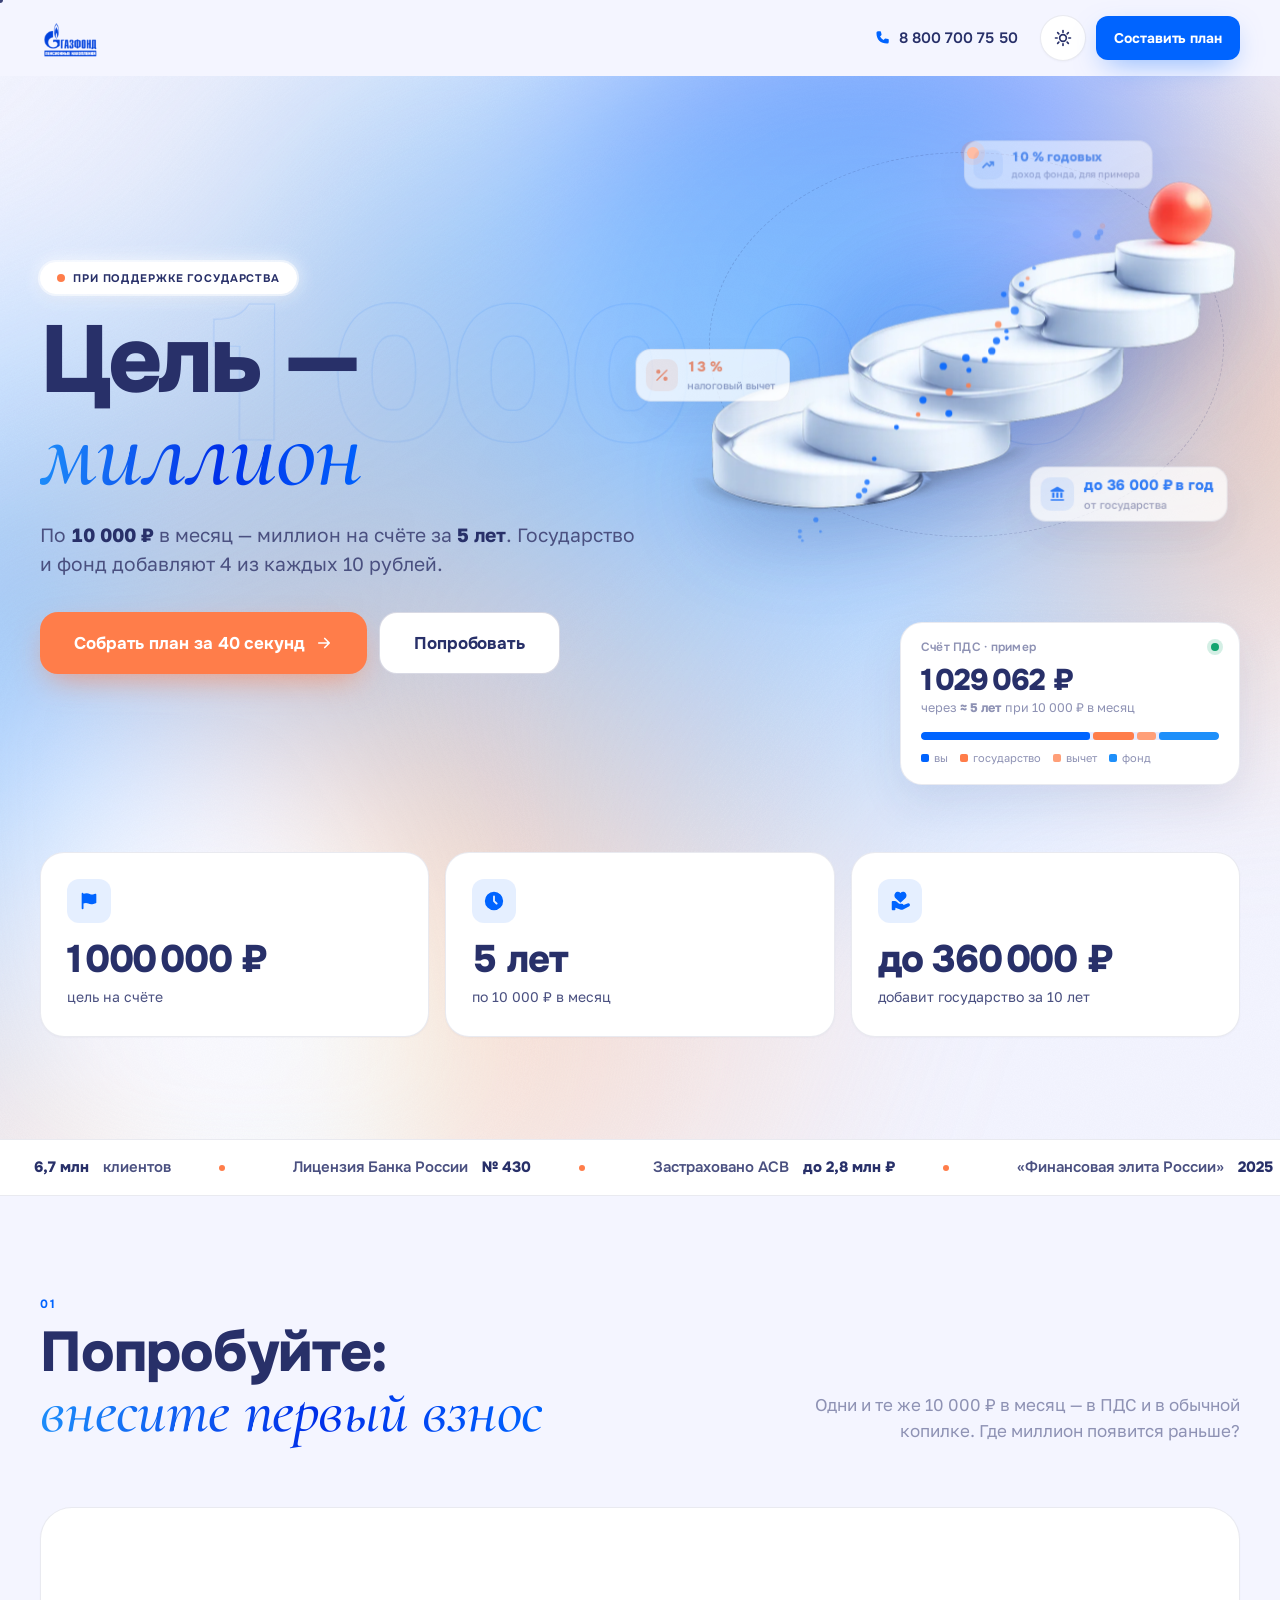
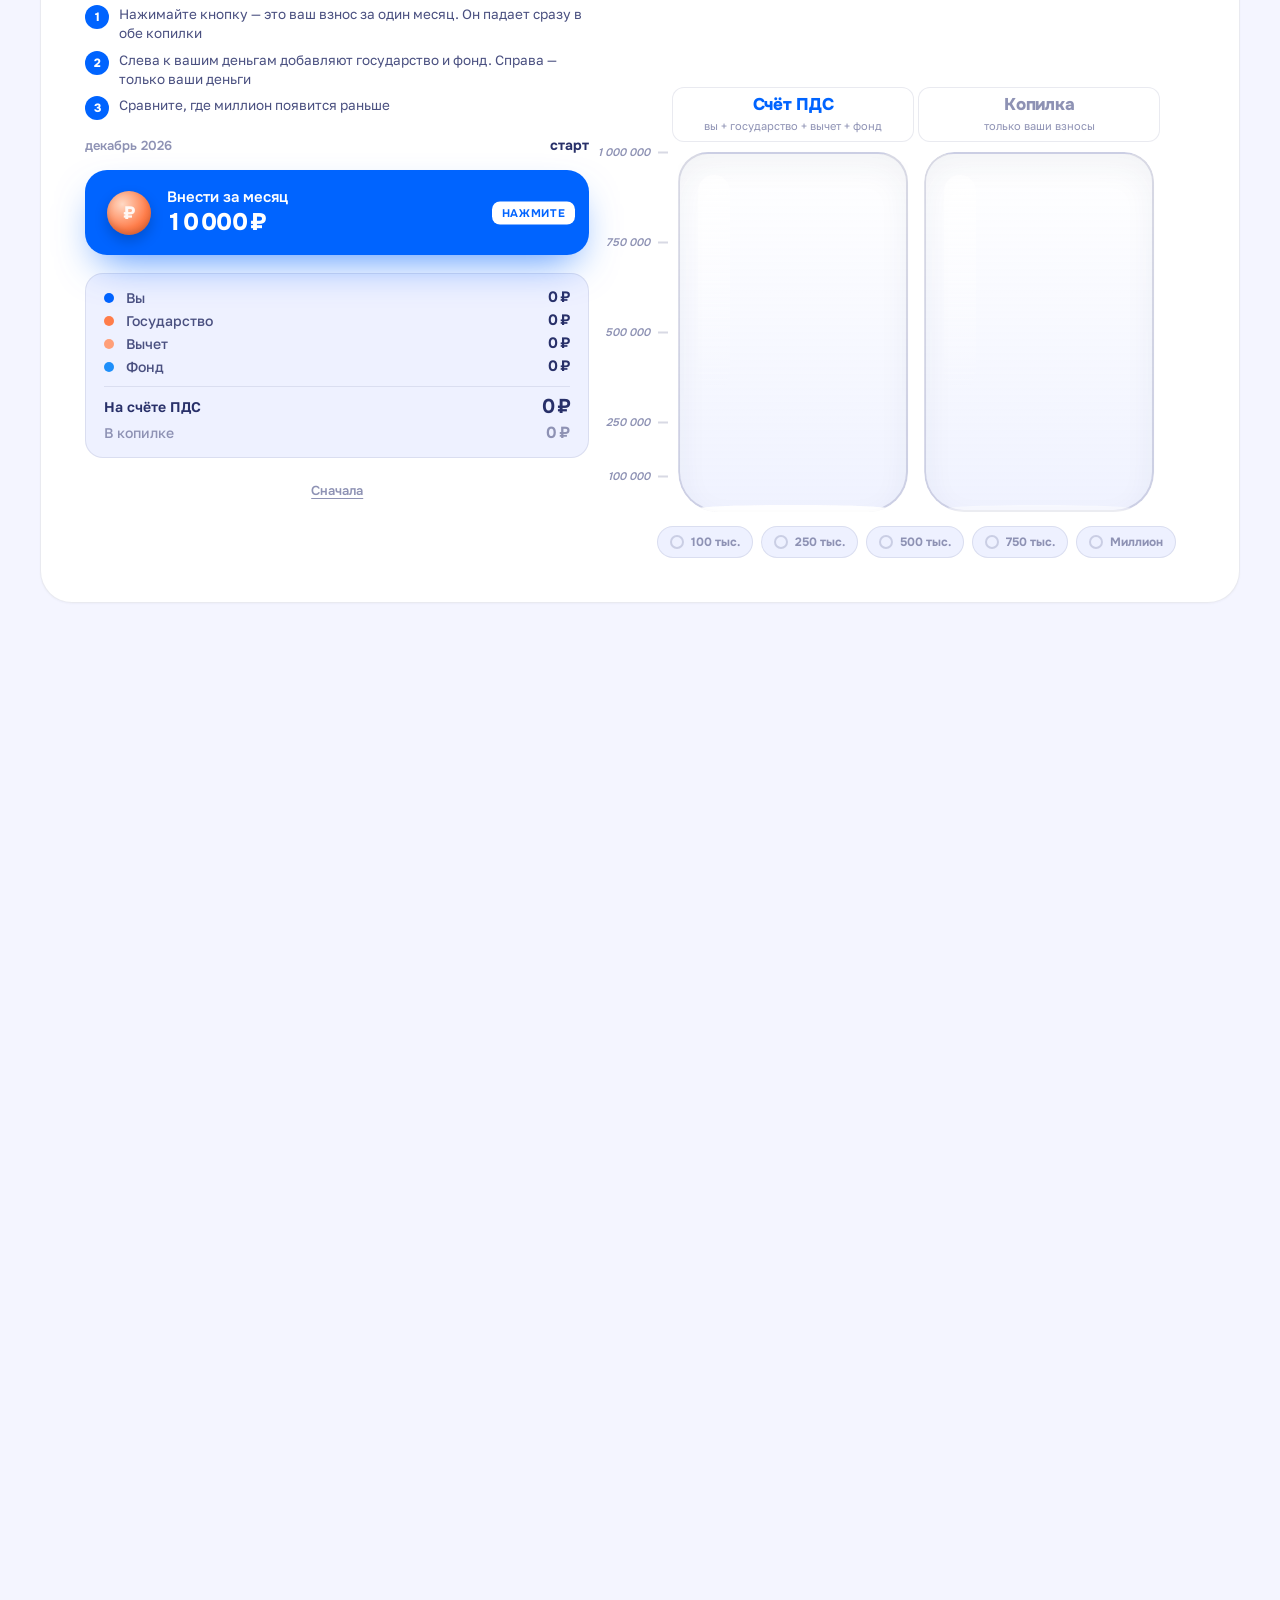
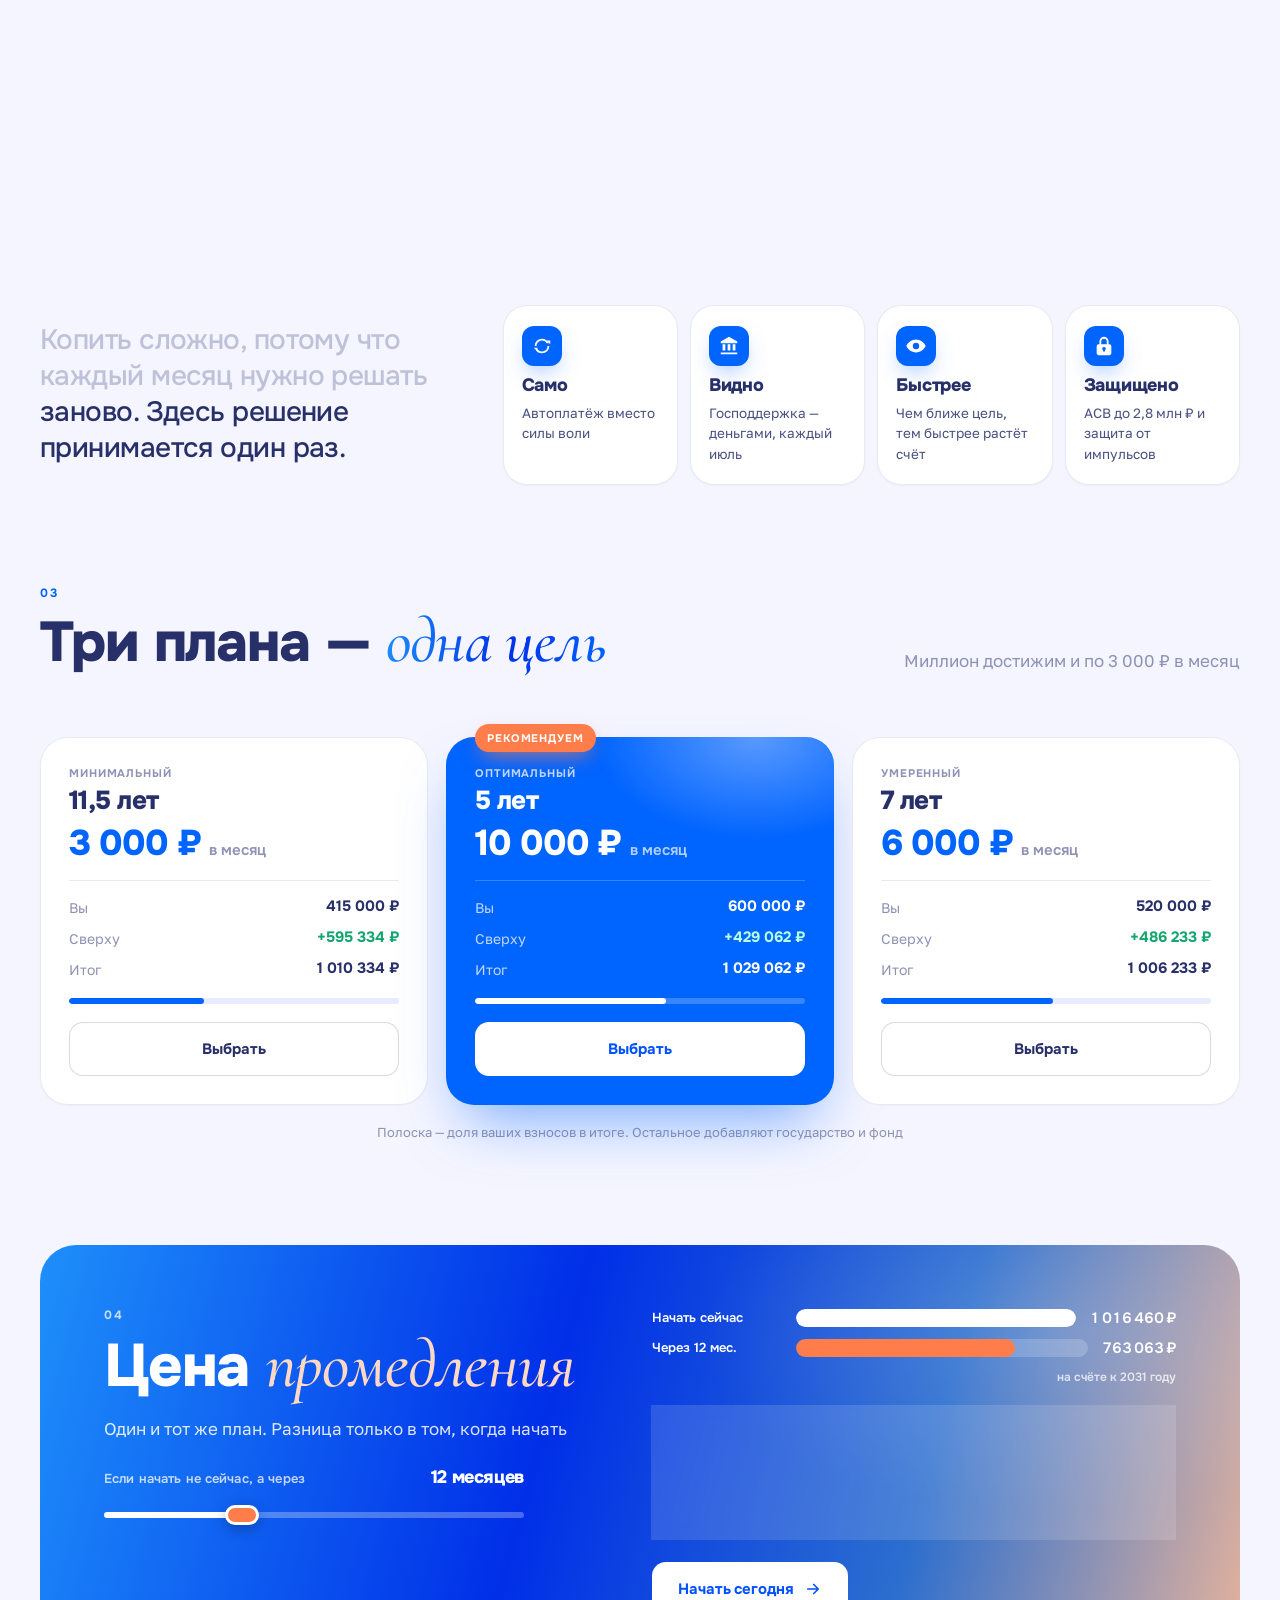
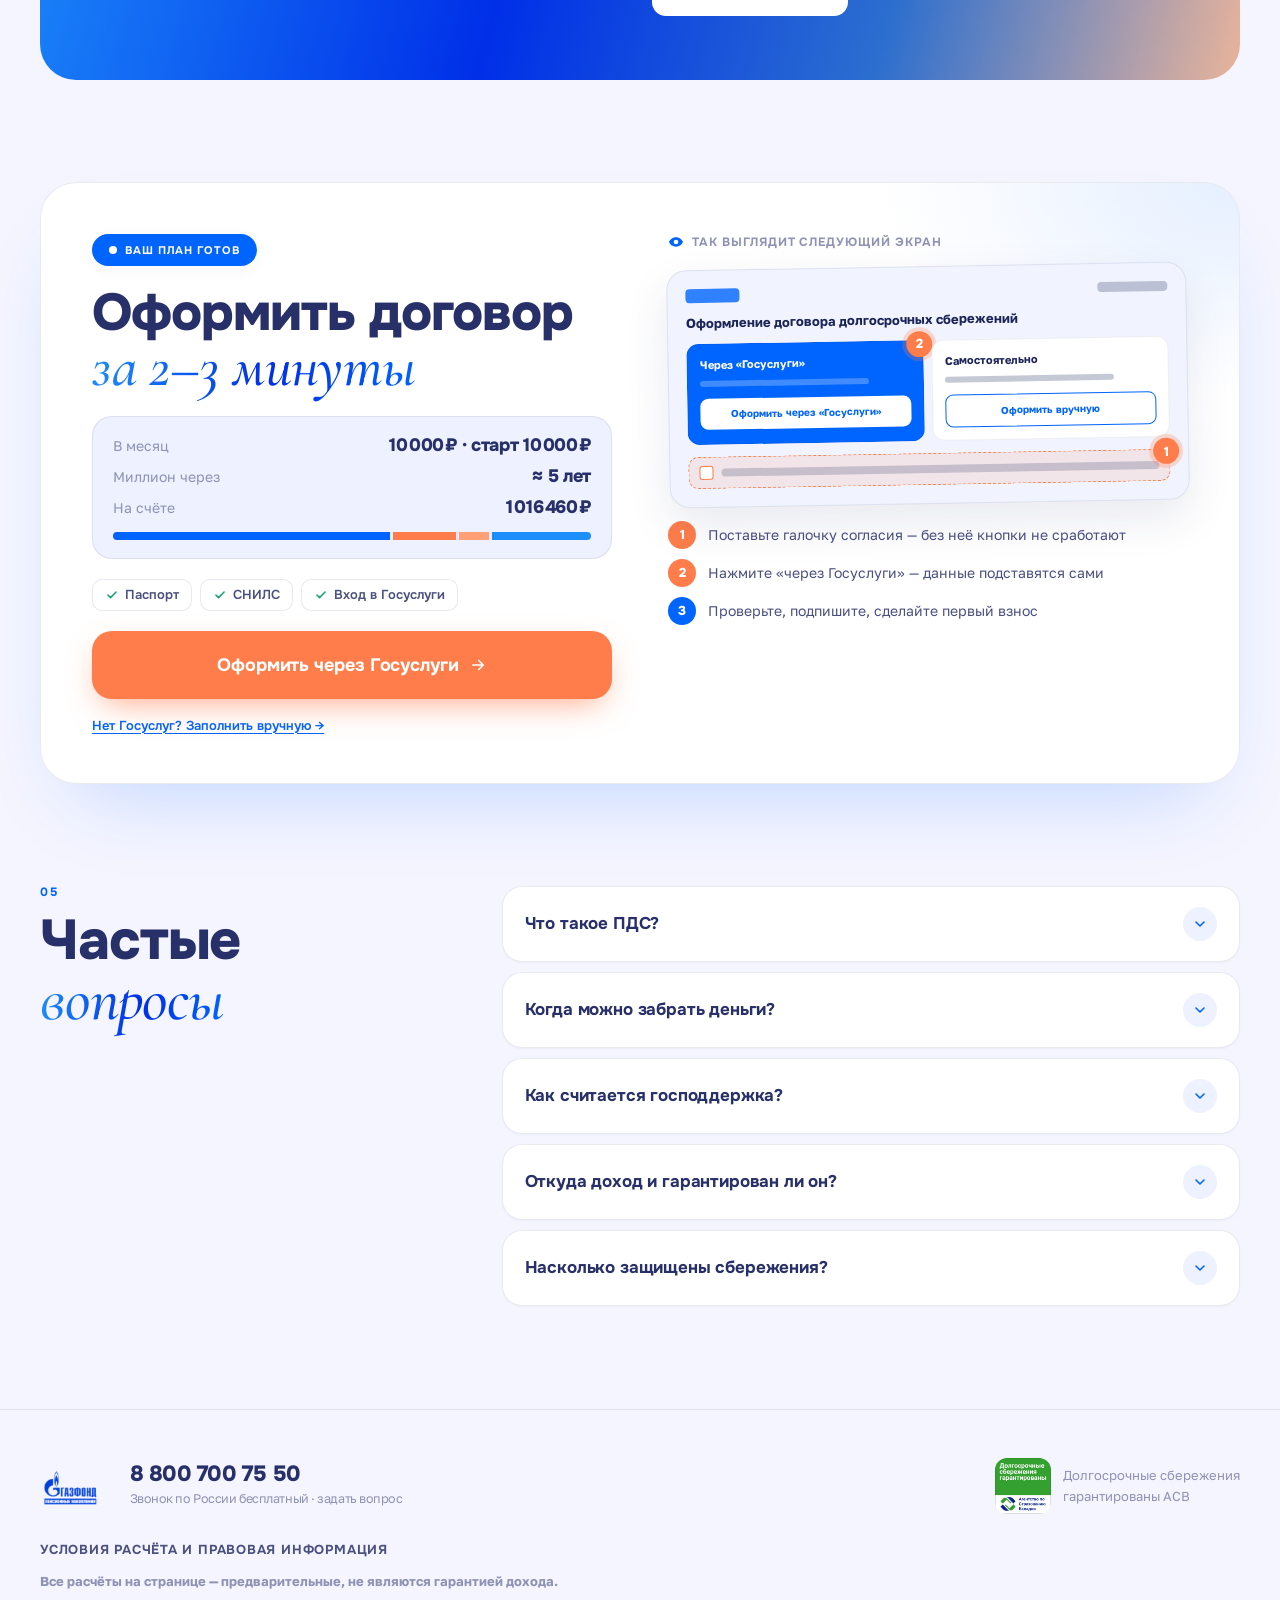
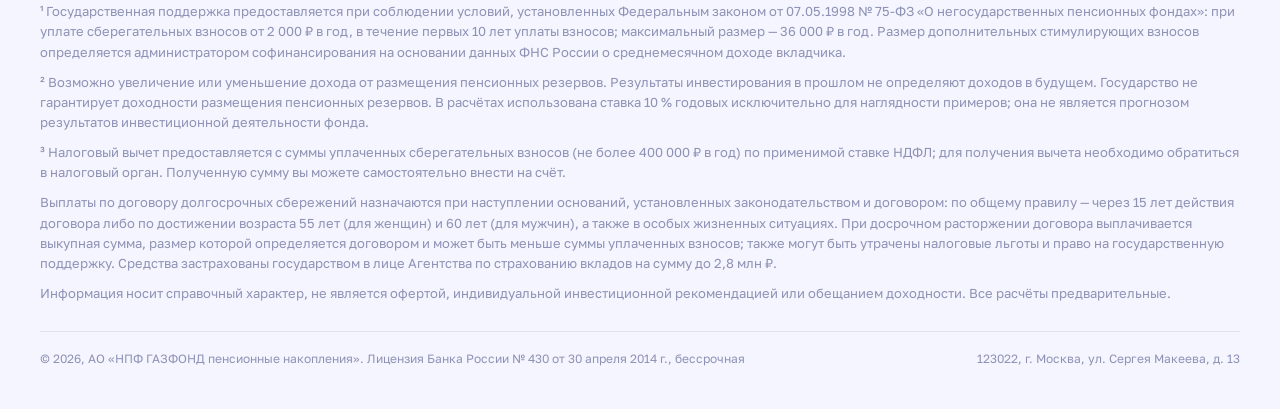
==== commit b921e96e: "Add files via upload" ====
--- a/index.html
+++ b/index.html
@@ -1,5 +1,10 @@
-<!doctype html><html><head><meta charset=utf8><meta name=viewport content="width=device-width,initial-scale=1,viewport-fit=cover"><style>:root{color-scheme:light;box-sizing:border-box;padding-top:env(safe-area-inset-top,0px);padding-bottom:env(safe-area-inset-bottom,0px)}html{scroll-padding-top:env(safe-area-inset-top,0px)}body{margin:0;padding:0;font:14px -apple-system,BlinkMacSystemFont,sans-serif;background:#faf9f5;color:#141413}img{max-width:100%}[hidden]:not([hidden=until-found i]){display:none!important}</style></head><body>
-<title>Цель — миллион</title>
+<!doctype html>
+<html lang="ru" data-theme="light">
+<head>
+<meta charset="utf-8">
+<meta name="viewport" content="width=device-width, initial-scale=1, viewport-fit=cover">
+<meta name="description" content="Персональный план накопления 1 000 000 ₽ в программе долгосрочных сбережений — НПФ ГАЗФОНД пенсионные накопления">
+<title>Цель — миллион | НПФ ГАЗФОНД пенсионные накопления</title>
 <link rel="preconnect" href="https://fonts.googleapis.com"><link rel="preconnect" href="https://fonts.gstatic.com" crossorigin><link rel="stylesheet" href="https://fonts.googleapis.com/css2?family=Onest:wght@400;500;600;700;800;900&family=Cormorant+Garamond:ital,wght@1,500;1,600&family=Golos+Text:wght@400;500;600;700&display=swap">
 <style>
 /* ============================================================
@@ -1090,7 +1095,38 @@
 .calc .panel:first-child{justify-content:space-between}
 .calc .panel:first-child .copy-btn{margin-top:0}
 
+/* ============================================================
+   v13 — мобильная раскладка симулятора + защита от двойного тапа
+   ============================================================ */
+.pay,.auto-btn,#contBtn,.sim{touch-action:manipulation;-webkit-user-select:none;user-select:none;-webkit-touch-callout:none;-webkit-tap-highlight-color:transparent}
+.sim{overflow:clip}
+@media (max-width:960px){
+  .sim{display:flex;flex-direction:column;align-items:stretch;gap:14px;padding:18px 16px 20px}
+  .jar-wrap,.ledger,.pay,.auto-btn,.sim-done,.sim-month,.sim-how,.achievements{width:100%}
+  .sim-left,.sim-right{display:contents}
+  .sim-how{order:1;gap:6px}
+  .sim-how li{font-size:12.5px;line-height:1.35}
+  .jar-wrap{order:2;height:330px;padding-top:70px;gap:12px}
+  .piggy,.piggy.race{width:46%;max-width:200px}
+  .piggy .jar-head{padding:6px 4px;left:-4px;right:-4px;bottom:calc(100% + 6px)}
+  .piggy .jar-head b{font-size:14px}
+  .piggy .jar-head span{font-size:10px}
+  .achievements{order:3;margin-top:6px;gap:6px}
+  .achievements span{padding:6px 9px;font-size:11px}
+  .sim-month{order:4}
+  .pay{order:5;position:sticky;bottom:calc(84px + env(safe-area-inset-bottom,0px));z-index:40;box-shadow:0 18px 40px -10px rgba(0,47,232,.7),0 0 0 6px var(--bg-card)}
+  .auto-btn{order:6}
+  .sim-done{order:7}
+  .ledger{order:8}
+  .link-btn{order:9;align-self:center}
+  .big-win{top:70px}
+}
+@media (max-width:420px){.jar-wrap{height:300px}.piggy .jar-ticks{display:none}}
+@media (max-width:520px){.piggy .jar-head span{display:none}.piggy .jar-head{bottom:calc(100% + 4px)}}
+
 </style>
+</head>
+<body>
 <div class="scrollbar" aria-hidden="true"><i></i></div>
 <div class="cursor" aria-hidden="true"><div class="cursor-dot"></div></div>
 <div class="cursor-ring" aria-hidden="true"><i class="coin">₽</i><span>смотреть</span></div>
@@ -1479,7 +1515,7 @@
     <div class="go-card reveal">
       <div class="go-left">
         <span class="eyebrow accent"><i></i>Ваш план готов</span>
-        <h2>Оформить договор — <span class="serif grad-text">2–3 минуты</span></h2>
+        <h2>Оформить договор <span class="serif grad-text">за 2–3 минуты</span></h2>
         <div class="go-plan num" id="goPlan">
           <div class="gp-row"><span>В месяц</span><b id="gpMonthly">10 000 ₽</b></div>
           <div class="gp-row"><span>Миллион через</span><b id="gpTerm">≈ 5 лет</b></div>
@@ -1521,7 +1557,6 @@
     <div class="faq">
       <div class="side">
         <h2 class="reveal"><span class="idx">05</span>Частые <span class="serif grad-text">вопросы</span></h2>
-        <a class="btn btn-ghost reveal" data-delay="2" href="tel:88007007550" data-cursor="hover"><svg><use href="#i-phone"/></svg>8 800 700 75 50</a>
       </div>
       <div class="faq-list">
         <details class="reveal" data-cursor="hover">
@@ -2062,7 +2097,10 @@
     function finish() { S.done = true; stopAuto(); stopHold(); payBtn.disabled = true; el.autoBtn.hidden = true; if (el.cont) el.cont.hidden = true; el.done.hidden = false; var h = hAt(S.m); el.doneB.textContent = "Миллион в копилке — только через " + termRound(S.m); el.doneT.textContent = "В ПДС к этому моменту уже " + rub(h.value) + " — на " + rub(h.value - CALC.TARGET) + " больше при тех же взносах"; burst(120, true); }
     function stopAuto() { if (S.timer) { clearInterval(S.timer); S.timer = null; } payBtn.disabled = S.done; }
     /* tap */
-    payBtn.addEventListener("click", function () { if (S.mode === "hold" || S.timer) return; step(); });
+    var lastTouch = 0;
+    payBtn.addEventListener("pointerup", function (e) { if (e.pointerType !== "touch") return; if (S.mode === "hold" || S.timer) return; e.preventDefault(); lastTouch = Date.now(); step(); });
+    payBtn.addEventListener("click", function () { if (S.mode === "hold" || S.timer) return; if (Date.now() - lastTouch < 700) return; step(); });
+    payBtn.addEventListener("touchend", function (e) { e.preventDefault(); }, { passive: false });
     payBtn.addEventListener("mousemove", function (e) { var r = payBtn.getBoundingClientRect(); payBtn.style.setProperty("--px", (e.clientX - r.left) + "px"); payBtn.style.setProperty("--py", (e.clientY - r.top) + "px"); });
     /* hold: ускоряющееся время */
     var holdT0 = 0, holdRaf = 0, holdAcc = 0;
@@ -2197,5 +2235,5 @@
 })();
 
 </script>
-
-</body></html>+</body>
+</html>
